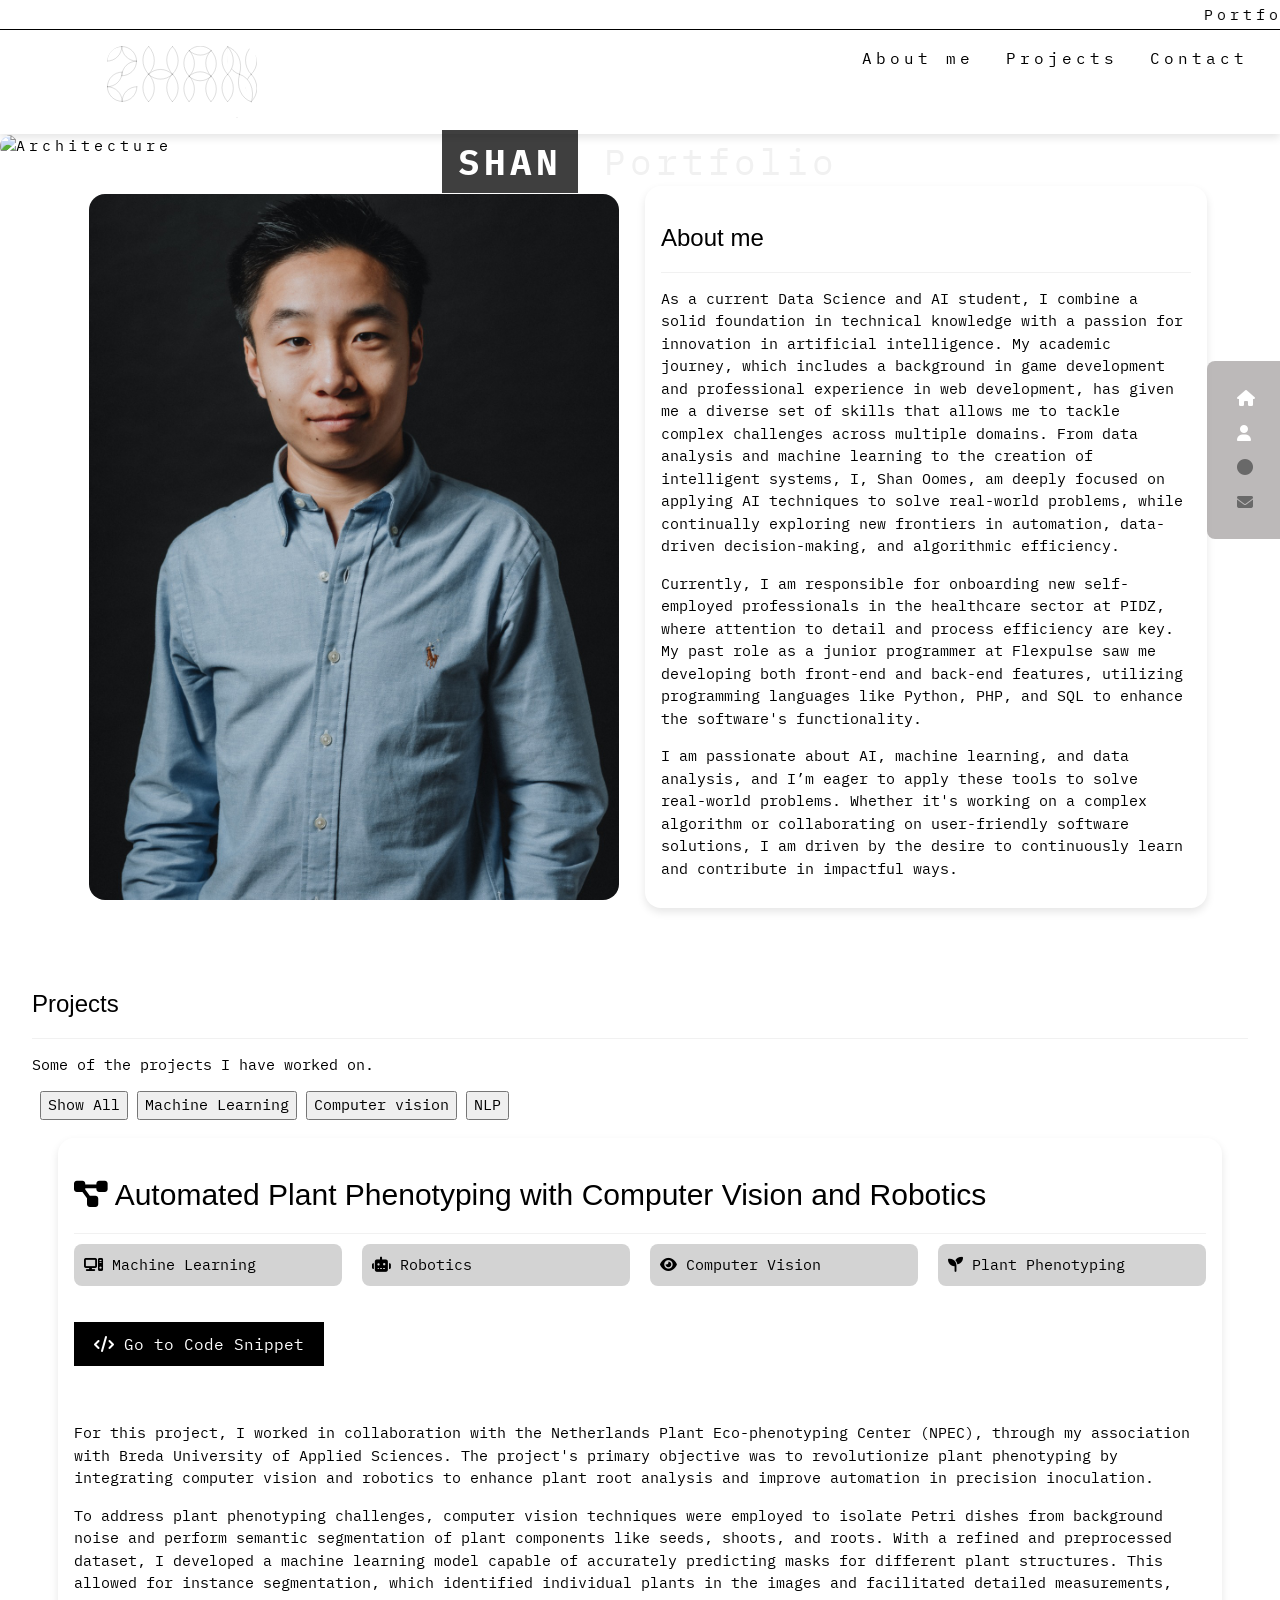
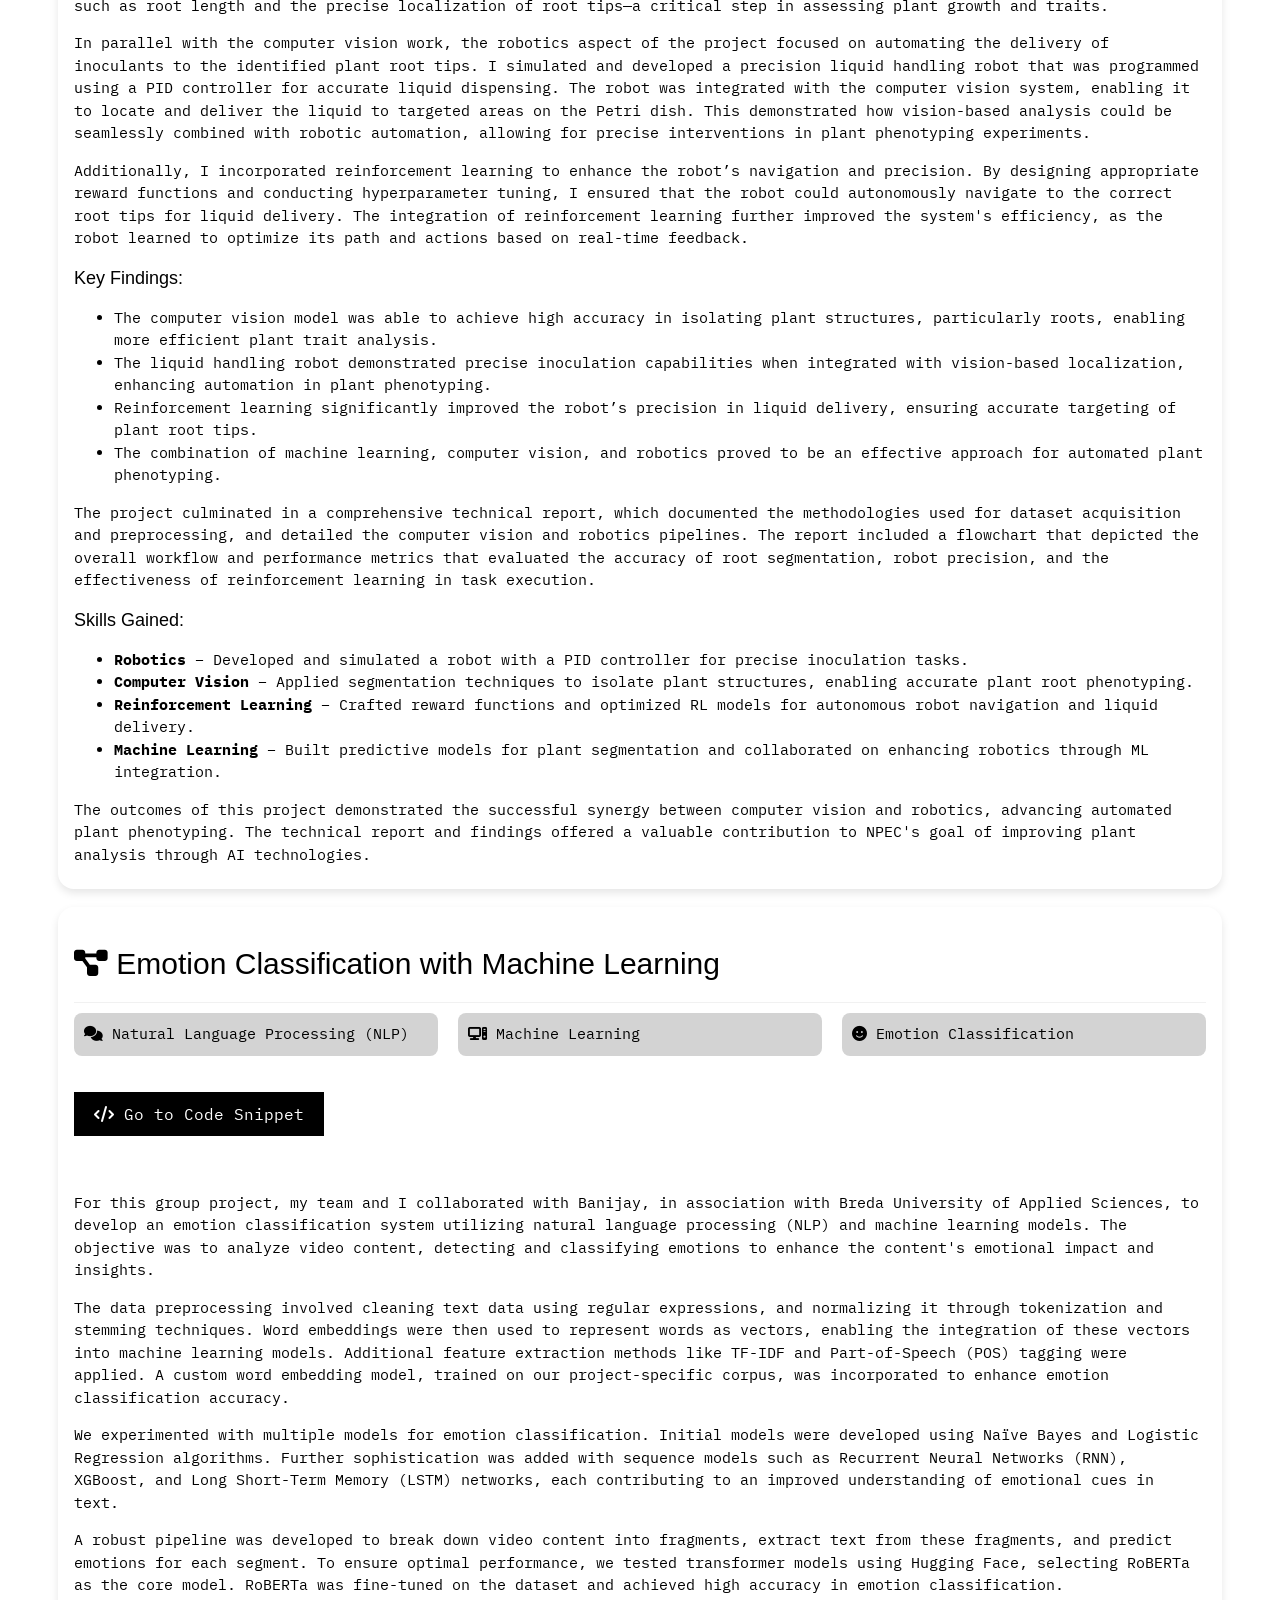
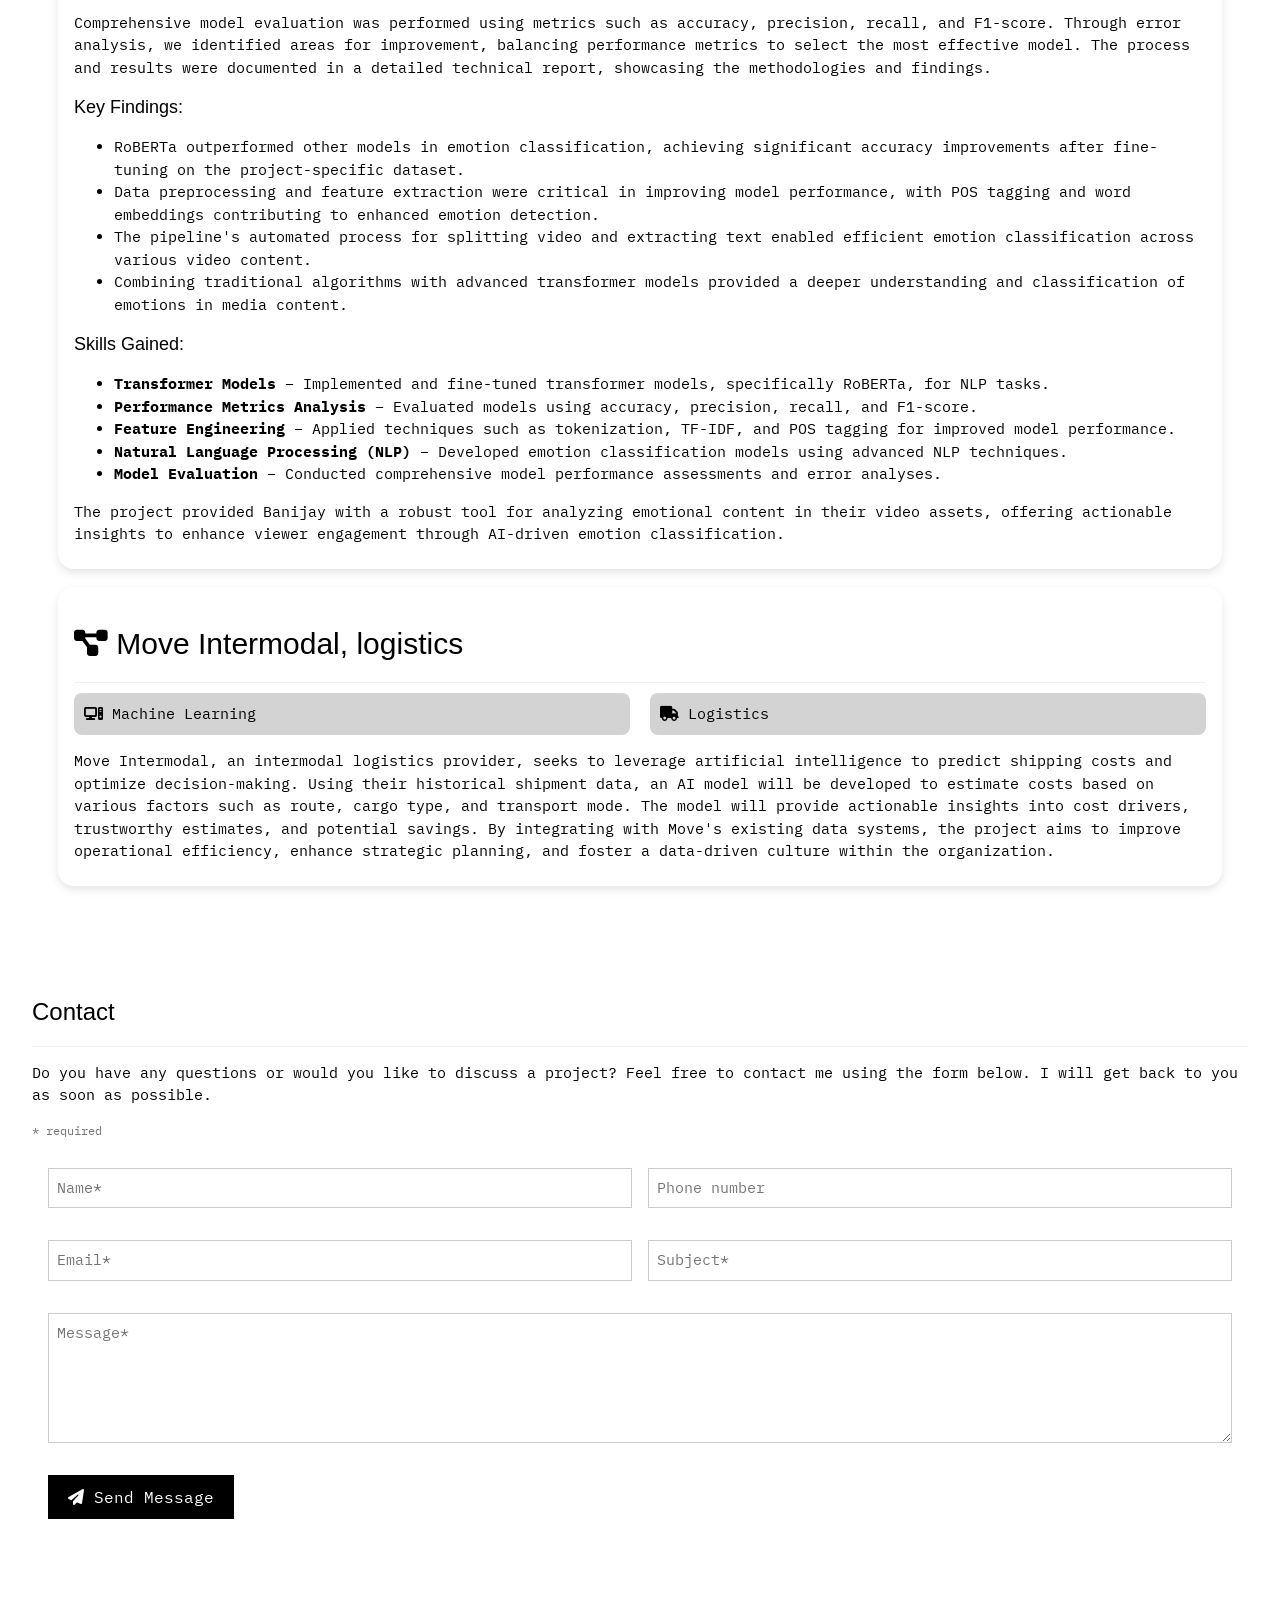
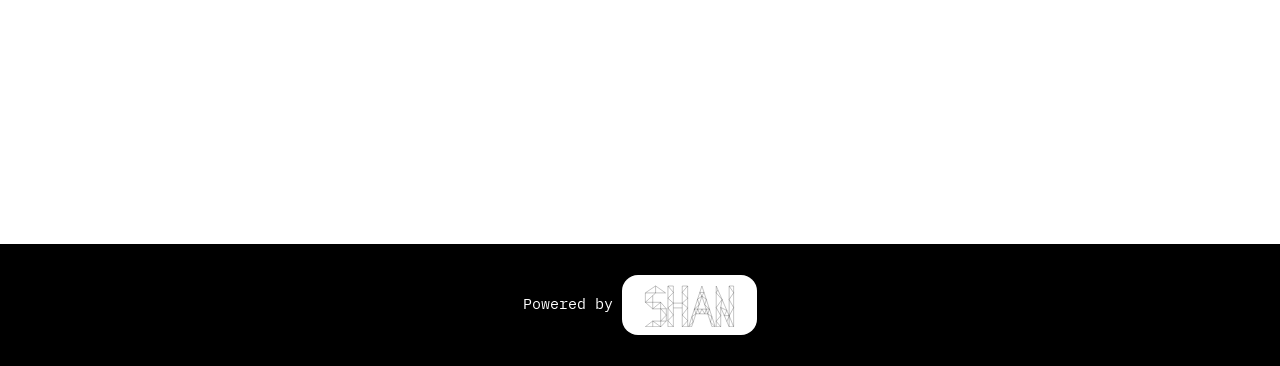
==== index.html @ 64cd2531 "Update index.html" ====
<!DOCTYPE html>
<html lang="nl">
<head>
  <meta charset="UTF-8">
  <meta name="viewport" content="width=device-width, initial-scale=1.0">
  <title>Shan Oomes - Student Data Science & AI</title>
  <link rel="icon" href="assets/cross.png" sizes="16x16" type="image/png">

  <!-- CSS -->
  <link rel="stylesheet" href="https://www.w3schools.com/w3css/4/w3.css">
  <link rel="stylesheet" href="https://cdnjs.cloudflare.com/ajax/libs/font-awesome/6.5.1/css/all.min.css" integrity="sha512-DTOQO9RWCH3ppGqcWaEA1BIZOC6xxalwEsw9c2QQeAIftl+Vegovlnee1c9QX4TctnWMn13TZye+giMm8e2LwA==" crossorigin="anonymous">
  <link rel="stylesheet" href="style.css">

  <!-- JS -->
  <script src="https://ajax.googleapis.com/ajax/libs/jquery/3.5.1/jquery.min.js"></script>
  <script src="script.js"></script>
  <script defer src="app.js"></script>

  <!-- reCAPTCHA -->
  <script src="https://www.google.com/recaptcha/api.js" async defer></script>

  <link rel="preconnect" href="https://fonts.googleapis.com">
  <link rel="preconnect" href="https://fonts.gstatic.com" crossorigin>
  <link href="https://fonts.googleapis.com/css2?family=IBM+Plex+Mono:ital,wght@0,100;0,200;0,300;0,400;0,500;0,600;0,700;1,100;1,200;1,300;1,400;1,500;1,600;1,700&display=swap" rel="stylesheet">

  <!-- Meta Tags -->
  <meta name="description" content="FIX biedt uitgebreide ICT-ondersteuning voor thuis, met deskundige hulp bij installatie, onderhoud en probleemoplossing van uw digitale apparaten. Geniet van moeiteloze technologie in uw dagelijks leven met onze transparante prijzen en positieve klantenreviews. Neem contact op voor zorgeloze technische ondersteuning.">
  <meta name="keywords" content="ICT ondersteuning thuis, Digitale apparaat hulp, Installatieservice technologie, Onderhoud digitale apparaten, Probleemoplossing ICT, Technische ondersteuning thuis, Transparante ICT prijzen, Klantenreviews ICT services, Contact ICT hulp, Naadloze technologie ervaring">
</head>

<!-- Google tag (gtag.js) -->
<!-- <script async src="https://www.googletagmanager.com/gtag/js?id=G-5G5QP6J26Q"></script>
<script>
  window.dataLayer = window.dataLayer || [];
  function gtag(){dataLayer.push(arguments);}
  gtag('js', new Date());

  gtag('config', 'G-5G5QP6J26Q');
</script> -->

<body>

<!-- Navbar (sit on top) -->
<div id="navbar">
  <div class="w3-bar w3-white w3-wide w3-padding w3-card" style="position: relative;">
      <!-- Scrolling Text Inside Navbar -->
      <div class="scrolling-text" style="position: absolute; top: 0; left: 0; right: 0; width: 100%; height: 30px; overflow: hidden; border-bottom: 1px solid black;">
          <marquee behavior="scroll" direction="left" onmouseover="this.stop();" onmouseout="this.start();" scrollamount="3">
              <p class="marquee-text" style="margin: 0; line-height: 30px;">Portfolio - Shan Oomes - Student Data Science & AI</p>
          </marquee>
      </div>
      <!-- Logo and Navbar Links -->
      <a href="#home" class="w3-bar-item w3-button" onclick="smoothScroll('#home', event)" aria-label="Home" style="margin-top: 30px;">
          <img src="assets/Logo Shan.svg" alt="Self-portret" style="width:50%;">
      </a>
      <!-- Float links to the right. Hide them on small screens -->
      <div class="w3-right w3-hide-small" style="margin-top: 30px;">
          <a href="#about" class="w3-bar-item hover-button" onclick="smoothScroll('#about', event)" aria-label="Learn more about me">About me</a>
          <a href="#projects" class="w3-bar-item hover-button" onclick="smoothScroll('#projects', event)" aria-label="Learn about the projects I have worked on">Projects</a>
          <a href="#contact" class="w3-bar-item hover-button" onclick="smoothScroll('#contact', event)" aria-label="Get in touch with me">Contact</a>
      </div>
  </div>
</div>

<div class="sidebar">
    <div class="sidebar-container">
      <ul>
        <li class="icon-container">
          <a href="#navbar" class="w3-bar-item hover-button" onclick="smoothScroll('#navbar', event)" aria-label="Home"><span class="icon-container"><i class="fas fa-house"></i></span></a>
        </li>
        <li class="icon-container">
          <a href="#about" class="w3-bar-item hover-button" onclick="smoothScroll('#about', event)" aria-label="Learn more about me"><span class="icon-container"><i class="fas fa-user"></i></span></a>
        </li>
        <li class="icon-container">
            <a href="#projects" class="w3-bar-item hover-button" onclick="smoothScroll('#projects', event)" aria-label="Learn about the projects I have worked on"><span class="icon-container"><i class="fas fa-circle"></i></span></a>
        </li>
        <li class="icon-container">
            <a href="#contact" class="w3-bar-item hover-button" onclick="smoothScroll('#contact', event)" aria-label="Get in touch with me"><span class="icon-container"><i class="fas fa-envelope"></i></span></a>
        </li>
      </ul>
    </div>
</div>

<!-- Header -->
<header class="w3-display-container w3-content w3-wide" style="max-width:1500px;" id="home">
    <img class="w3-image" src="w3images/architect.jpg" alt="Architecture" width="1500" height="800">
    <div class="w3-display-middle w3-margin-top w3-center">
        <h1 class="w3-xxlarge w3-text-white"><span class="w3-padding w3-black w3-opacity-min"><b>SHAN</b></span> <span class="w3-hide-small w3-text-light-grey">Portfolio</span></h1>
        <!-- <img src="assets/fix_logo.png" alt="Fix Logo" width="200" height="200"> -->
    </div>
    <div class="cross-pattern top">
        <!-- Generate multiple cross elements dynamically -->
        <script>
            const upper_crossCount = 22; // Specify the number of crosses you want to generate

            for (let index = 0; index < upper_crossCount; index++) {
                document.write('<div class="cross"></div>');
            }
        </script>
    </div>
    <div class="cross-pattern bottom" >
        <!-- Generate multiple cross elements dynamically -->
        <script>
            const down_crossCount = 22; // Specify the number of crosses you want to generate

            for (let index = 0; index < down_crossCount; index++) {
                document.write('<div class="cross"></div>');
            }
        </script>
    </div>
</header>

<!-- Page content -->
<div class="w3-content w3-padding" style="max-width:1564px">

<!-- About Section -->
<div class="mnb" id="about">
  <div class="w3-padding w3-round-large">
    <img src="assets/e4c1f640-98fe-4660-96d8-ef517479faf6.jpeg" alt="Self-portrait" style="display: flex; justify-content: center; align-items: center;">
  </div>
  <div class="w3-card w3-padding w3-round-large">
    <h3 class="w3-border-bottom w3-border-light-grey w3-padding-16">About me</h3>
    <p>As a current Data Science and AI student, I combine a solid foundation in technical knowledge with a passion for innovation in artificial intelligence. My academic journey, which includes a background in game development and professional experience in web development, has given me a diverse set of skills that allows me to tackle complex challenges across multiple domains. From data analysis and machine learning to the creation of intelligent systems, I, Shan Oomes, am deeply focused on applying AI techniques to solve real-world problems, while continually exploring new frontiers in automation, data-driven decision-making, and algorithmic efficiency.</p>
    <p>Currently, I am responsible for onboarding new self-employed professionals in the healthcare sector at PIDZ, where attention to detail and process efficiency are key. My past role as a junior programmer at Flexpulse saw me developing both front-end and back-end features, utilizing programming languages like Python, PHP, and SQL to enhance the software's functionality.</p>
    <p>I am passionate about AI, machine learning, and data analysis, and I’m eager to apply these tools to solve real-world problems. Whether it's working on a complex algorithm or collaborating on user-friendly software solutions, I am driven by the desire to continuously learn and contribute in impactful ways.</p>
  </div>
</div>


<!-- Projects Section -->
<div class="w3-container w3-padding-32" id="projects">
    <h3 class="w3-border-bottom w3-border-light-grey w3-padding-16">Projects</h3>
    <p> Some of the projects I have worked on.
    </p>

    <div id="projects-grid" class="w3-row-padding">
      <!-- Filter Buttons -->
      <div class="filter-buttons">
        <button onclick="filterProjects('all')">Show All</button>
        <button onclick="filterProjects('machine-learning')">Machine Learning</button>
        <button onclick="filterProjects('computer-vision')">Computer vision</button>
        <button onclick="filterProjects('nlp')">NLP</button>
      </div>

      <div class="spacing machine-learning computer-vision plant-phenotyping">
        <div class="w3-card w3-padding w3-round-large">
          <h2 class="w3-border-bottom w3-border-light-grey w3-padding-16"><i class="fas fa-diagram-project"></i> Automated Plant Phenotyping with Computer Vision and Robotics</h2>
          <div class="flex-container">
            <div class="flex-item"><i class="fas fa-computer"></i> Machine Learning</div>
            <div class="flex-item"><i class="fas fa-robot"></i> Robotics</div>
            <div class="flex-item"><i class="fas fa-eye"></i> Computer Vision</div>
            <div class="flex-item"><i class="fas fa-seedling"></i> Plant Phenotyping</div>
          </div>
          <div style="margin-top: 20px;">
            <button onclick="window.location.href='https://github.com/ShanToa/Code_showcase/blob/main/NPEC_project/phenotyping.md';" class="hover-button w3-black w3-section">
              <i class="fas fa-code"></i> Go to Code Snippet
            </button>
          </div>
          <div style="margin-top: 40px;">
            <p>For this project, I worked in collaboration with the Netherlands Plant Eco-phenotyping Center (NPEC), through my association with Breda University of Applied Sciences. The project's primary objective was to revolutionize plant phenotyping by integrating computer vision and robotics to enhance plant root analysis and improve automation in precision inoculation.</p>
    
            <p>To address plant phenotyping challenges, computer vision techniques were employed to isolate Petri dishes from background noise and perform semantic segmentation of plant components like seeds, shoots, and roots. With a refined and preprocessed dataset, I developed a machine learning model capable of accurately predicting masks for different plant structures. This allowed for instance segmentation, which identified individual plants in the images and facilitated detailed measurements, such as root length and the precise localization of root tips—a critical step in assessing plant growth and traits.</p>
    
            <p>In parallel with the computer vision work, the robotics aspect of the project focused on automating the delivery of inoculants to the identified plant root tips. I simulated and developed a precision liquid handling robot that was programmed using a PID controller for accurate liquid dispensing. The robot was integrated with the computer vision system, enabling it to locate and deliver the liquid to targeted areas on the Petri dish. This demonstrated how vision-based analysis could be seamlessly combined with robotic automation, allowing for precise interventions in plant phenotyping experiments.</p>
    
            <p>Additionally, I incorporated reinforcement learning to enhance the robot’s navigation and precision. By designing appropriate reward functions and conducting hyperparameter tuning, I ensured that the robot could autonomously navigate to the correct root tips for liquid delivery. The integration of reinforcement learning further improved the system's efficiency, as the robot learned to optimize its path and actions based on real-time feedback.</p>
    
            <h5>Key Findings:</h5>
            <ul>
                <li>The computer vision model was able to achieve high accuracy in isolating plant structures, particularly roots, enabling more efficient plant trait analysis.</li>
                <li>The liquid handling robot demonstrated precise inoculation capabilities when integrated with vision-based localization, enhancing automation in plant phenotyping.</li>
                <li>Reinforcement learning significantly improved the robot’s precision in liquid delivery, ensuring accurate targeting of plant root tips.</li>
                <li>The combination of machine learning, computer vision, and robotics proved to be an effective approach for automated plant phenotyping.</li>
            </ul>
    
            <p>The project culminated in a comprehensive technical report, which documented the methodologies used for dataset acquisition and preprocessing, and detailed the computer vision and robotics pipelines. The report included a flowchart that depicted the overall workflow and performance metrics that evaluated the accuracy of root segmentation, robot precision, and the effectiveness of reinforcement learning in task execution.</p>
    
            <h5>Skills Gained:</h5>
            <ul>
                <li><strong>Robotics</strong> – Developed and simulated a robot with a PID controller for precise inoculation tasks.</li>
                <li><strong>Computer Vision</strong> – Applied segmentation techniques to isolate plant structures, enabling accurate plant root phenotyping.</li>
                <li><strong>Reinforcement Learning</strong> – Crafted reward functions and optimized RL models for autonomous robot navigation and liquid delivery.</li>
                <li><strong>Machine Learning</strong> – Built predictive models for plant segmentation and collaborated on enhancing robotics through ML integration.</li>
            </ul>
    
            <p>The outcomes of this project demonstrated the successful synergy between computer vision and robotics, advancing automated plant phenotyping. The technical report and findings offered a valuable contribution to NPEC's goal of improving plant analysis through AI technologies.</p>
          </div>
        </div>
      </div>
      <div class="spacing machine-learning nlp emotion-classification">
        <div class="w3-card w3-padding w3-round-large">
          <h2 class="w3-border-bottom w3-border-light-grey w3-padding-16"><i class="fas fa-diagram-project"></i> Emotion Classification with Machine Learning</h2>
          <div class="flex-container">
            <div class="flex-item"><i class="fas fa-comments"></i> Natural Language Processing (NLP)</div>
            <div class="flex-item"><i class="fas fa-computer"></i> Machine Learning</div>
            <div class="flex-item"><i class="fas fa-face-smile"></i> Emotion Classification</div>
          </div>
          <div style="margin-top: 20px;">
            <button onclick="window.location.href='https://github.com/ShanToa/Code_showcase/blob/main/NLP_project/Emotion_classification.md';" class="hover-button w3-black w3-section">
              <i class="fas fa-code"></i> Go to Code Snippet
            </button>
          </div>
          <div style="margin-top: 40px;">
            <p>For this group project, my team and I collaborated with Banijay, in association with Breda University of Applied Sciences, to develop an emotion classification system utilizing natural language processing (NLP) and machine learning models. The objective was to analyze video content, detecting and classifying emotions to enhance the content's emotional impact and insights.</p>
    
            <p>The data preprocessing involved cleaning text data using regular expressions, and normalizing it through tokenization and stemming techniques. Word embeddings were then used to represent words as vectors, enabling the integration of these vectors into machine learning models. Additional feature extraction methods like TF-IDF and Part-of-Speech (POS) tagging were applied. A custom word embedding model, trained on our project-specific corpus, was incorporated to enhance emotion classification accuracy.</p>
    
            <p>We experimented with multiple models for emotion classification. Initial models were developed using Naïve Bayes and Logistic Regression algorithms. Further sophistication was added with sequence models such as Recurrent Neural Networks (RNN), XGBoost, and Long Short-Term Memory (LSTM) networks, each contributing to an improved understanding of emotional cues in text.</p>
    
            <p>A robust pipeline was developed to break down video content into fragments, extract text from these fragments, and predict emotions for each segment. To ensure optimal performance, we tested transformer models using Hugging Face, selecting RoBERTa as the core model. RoBERTa was fine-tuned on the dataset and achieved high accuracy in emotion classification.</p>
    
            <p>Comprehensive model evaluation was performed using metrics such as accuracy, precision, recall, and F1-score. Through error analysis, we identified areas for improvement, balancing performance metrics to select the most effective model. The process and results were documented in a detailed technical report, showcasing the methodologies and findings.</p>
    
            <h5>Key Findings:</h5>
            <ul>
                <li>RoBERTa outperformed other models in emotion classification, achieving significant accuracy improvements after fine-tuning on the project-specific dataset.</li>
                <li>Data preprocessing and feature extraction were critical in improving model performance, with POS tagging and word embeddings contributing to enhanced emotion detection.</li>
                <li>The pipeline's automated process for splitting video and extracting text enabled efficient emotion classification across various video content.</li>
                <li>Combining traditional algorithms with advanced transformer models provided a deeper understanding and classification of emotions in media content.</li>
            </ul>
    
            <h5>Skills Gained:</h5>
            <ul>
                <li><strong>Transformer Models</strong> – Implemented and fine-tuned transformer models, specifically RoBERTa, for NLP tasks.</li>
                <li><strong>Performance Metrics Analysis</strong> – Evaluated models using accuracy, precision, recall, and F1-score.</li>
                <li><strong>Feature Engineering</strong> – Applied techniques such as tokenization, TF-IDF, and POS tagging for improved model performance.</li>
                <li><strong>Natural Language Processing (NLP)</strong> – Developed emotion classification models using advanced NLP techniques.</li>
                <li><strong>Model Evaluation</strong> – Conducted comprehensive model performance assessments and error analyses.</li>
            </ul>
    
            <p>The project provided Banijay with a robust tool for analyzing emotional content in their video assets, offering actionable insights to enhance viewer engagement through AI-driven emotion classification.</p>
          </div>
        </div>
      </div>

      <div class="spacing logistics">
        <div class="w3-card w3-padding w3-round-large">
          <h2 class="w3-border-bottom w3-border-light-grey w3-padding-16"><i class="fas fa-diagram-project"></i> Move Intermodal, logistics</h2>
          <div class="flex-container">
            <div class="flex-item"><i class="fas fa-computer"></i> Machine Learning</div>
            <div class="flex-item"><i class="fas fa-truck"></i> Logistics</div>
          </div>
          <p>Move Intermodal, an intermodal logistics provider, seeks to leverage artificial intelligence to predict shipping costs and optimize decision-making. Using their historical shipment data, an AI model will be developed to estimate costs based on various factors such as route, cargo type, and transport mode. The model will provide actionable insights into cost drivers, trustworthy estimates, and potential savings. By integrating with Move's existing data systems, the project aims to improve operational efficiency, enhance strategic planning, and foster a data-driven culture within the organization.</p>
        </div>
      </div>
    </div>

</div>

<!-- Contact Section -->
<div class="w3-container w3-padding-32" id="contact" style="height: 900px;">
  <h3 class="w3-border-bottom w3-border-light-grey w3-padding-16">Contact</h3>
  <p>Do you have any questions or would you like to discuss a project? Feel free to contact me using the form below. I will get back to you as soon as possible.</p>
  <p class="w3-text-grey w3-small">* required</p>
  <form id="contact-form" action="/submit-form" method="POST">
    <div class="w3-row-padding">
      <div class="w3-half">
        <input class="w3-input w3-section w3-border" type="text" id="name" placeholder="Name*" required name="Name">
      </div>
      <div class="w3-half">
        <input class="w3-input w3-section w3-border" type="tel" id="phone" placeholder="Phone number" name="Phone number">
      </div>
    </div>
    <div class="w3-row-padding">
      <div class="w3-half">
        <input class="w3-input w3-section w3-border" type="email" id="email" placeholder="Email*" required name="Email">
      </div>
      <div class="w3-half">
        <input class="w3-input w3-section w3-border" type="text" id="subject" placeholder="Subject*" required name="Subject">
      </div>
    </div>
    <div class="w3-row-padding">
      <div class="w3-col">
        <textarea class="w3-input w3-section w3-border" id="message" placeholder="Message*" required name="Message" rows="5"></textarea>
      </div>
    </div>
    <div class="w3-row-padding">
      <div class="w3-col">
        <div class="g-recaptcha" data-sitekey="6LfbvGUpAAAAACSEI6_jlqSjWh72TDZpTcc2tF5l"></div>
      </div>
    </div>
    <div class="w3-row-padding">
      <div class="w3-col">
        <button class="hover-button w3-black w3-section" type="submit">
          <i class="fa fa-paper-plane"></i> Send Message
        </button>
      </div>
    </div>
  </form>
</div>

<!-- End page content -->
</div>


<!-- Footer -->
<footer class="w3-center w3-black w3-padding-16">
  <p>Powered by 
    <a href="https://shanoomes.nl/" title="Shan" target="_blank" aria-label="Bezoek de website van Shan voor meer informatie over Shan zijn werk">
      <img src="assets/Logo_Shan_1.svg" alt="Logo Shan" class="w3-card w3-padding w3-round-large" style="width: 135px; height: 60px; background-color: white;">
    </a>
  </p>
</footer>

</body>
</html>
---- style.css ----
/* Side bar */
.sidebar {
    position: fixed;
    top: 50%;
    right: -5px;
    transform: translateY(-50%);
    transition: right 0.5s ease;
    z-index: 5;
}
.slide-in {
        right: 0;
}

.sidebar-container {
    background-color: #a19d9db6;
    padding: 10px;
    border-radius: 8px 0 0 8px;
}

.sidebar ul {
    list-style: none;
    padding: 0;
}

.sidebar li {
    margin-bottom: 10px;
}

/* Cross-pattern style */
.cross-pattern.top {
    position: absolute;
    top: 8%;
    left: 0;
    width: 100%;
    display: grid;
    grid-template-columns: repeat(auto-fill, minmax(8em, 1fr));
    grid-gap: 1em;
    pointer-events: auto;
}

.cross-pattern.bottom {
    position: absolute;
    bottom: 6%;
    left: 0;
    width: 100%;
    /* Adjust height to cover only the intended bottom area */
    display: grid;
    grid-template-columns: repeat(auto-fill, minmax(8em, 1fr));
    grid-gap: 1em;
    pointer-events: auto;
}

.cross {
    content: "";
    width: 8em;
    height: 8em;
    background-image: url(assets/cross.png);
    background-size: contain;
    background-repeat: no-repeat;
    transition: transform 0.3s ease;
}

.cross:hover {
    transform: rotate(90deg);
}

/* Hide cross pattern on small screens */
@media (max-width: 1489px) {
    .cross-pattern.top{
        display: none;
    }
    .cross-pattern.bottom{
        display: none;
    }
}

/* Service grid styling */

#services-grid {
    display: flex;
    flex-wrap: wrap;
}

.spacing {
    flex: 1;
    min-width: 400px; /* Adjust the min-width as needed */
    margin: 18px;
}

/* Responsive adjustments */
@media (max-width: 600px) {
    .spacing {
        flex: 1 1 100%; /* On small screens, take full width */
        min-width: 0; /* Override min-width to allow full width on small screens */
    }
}

#pricing-grid {
    display: flex;
    flex-wrap: wrap;
}

.image-center {
    display: flex;
    justify-content: center;
    align-items: center;
}

/* Fonts */
.ibm-plex-mono-thin {
    font-family: "IBM Plex Mono", monospace;
    font-weight: 100;
    font-style: normal;
  }
  
  .ibm-plex-mono-extralight {
    font-family: "IBM Plex Mono", monospace;
    font-weight: 200;
    font-style: normal;
  }
  
  .ibm-plex-mono-light {
    font-family: "IBM Plex Mono", monospace;
    font-weight: 300;
    font-style: normal;
  }
  
  .ibm-plex-mono-regular {
    font-family: "IBM Plex Mono", monospace;
    font-weight: 400;
    font-style: normal;
  }
  
  .ibm-plex-mono-medium {
    font-family: "IBM Plex Mono", monospace;
    font-weight: 500;
    font-style: normal;
  }
  
  .ibm-plex-mono-semibold {
    font-family: "IBM Plex Mono", monospace;
    font-weight: 600;
    font-style: normal;
  }
  
  .ibm-plex-mono-bold {
    font-family: "IBM Plex Mono", monospace;
    font-weight: 700;
    font-style: normal;
  }
  
  .ibm-plex-mono-thin-italic {
    font-family: "IBM Plex Mono", monospace;
    font-weight: 100;
    font-style: italic;
  }
  
  .ibm-plex-mono-extralight-italic {
    font-family: "IBM Plex Mono", monospace;
    font-weight: 200;
    font-style: italic;
  }
  
  .ibm-plex-mono-light-italic {
    font-family: "IBM Plex Mono", monospace;
    font-weight: 300;
    font-style: italic;
  }
  
  .ibm-plex-mono-regular-italic {
    font-family: "IBM Plex Mono", monospace;
    font-weight: 400;
    font-style: italic;
  }
  
  .ibm-plex-mono-medium-italic {
    font-family: "IBM Plex Mono", monospace;
    font-weight: 500;
    font-style: italic;
  }
  
  .ibm-plex-mono-semibold-italic {
    font-family: "IBM Plex Mono", monospace;
    font-weight: 600;
    font-style: italic;
  }
  
  .ibm-plex-mono-bold-italic {
    font-family: "IBM Plex Mono", monospace;
    font-weight: 700;
    font-style: italic;
  }

  body, h1 {
    font-family: 'IBM Plex Mono', monospace;
  }
  
    /* Hover button */
.hover-button {
    border: none; /* Remove border */
    padding: 10px 20px; /* Padding around text */
    font-size: 16px; /* Font size */
    cursor: pointer; /* Change cursor on hover */
    text-decoration: none; /* Remove underline */
    transition: text-decoration 0.3s; /* Smooth transition */
}

.hover-button:hover {
    text-decoration: underline; /* Underline text on hover */
    background-color: rgba(165, 165, 165, 0.429);
    border-radius: 8px;
}

.flex-container {
  display: flex;
  flex-direction: row; /* Default: two columns (items in a row) */
  gap: 20px; /* Adds space between items */
  justify-content: space-between; /* Distributes space between the items */
}

.flex-item {
  flex: 50%; /* Makes items take 50% width, minus the gap */
  box-sizing: border-box; /* Includes padding and borders in width calculations */
  padding: 10px; /* Optional padding for items */
  background-color: lightgray; /* Background color for visual distinction */
  border-radius: 8px;
}

/* Responsive layout - switches to one column layout for smaller screens */
@media (max-width: 800px) {
  .flex-container {
    flex-direction: column; /* Stacks items in a column */
  }

  .flex-item {
    flex: 1 1 100%; /* Each item takes full width */
  }
}



.hidden {
  opacity: 0;
  filter: blur(5px);
  transition: all 2s;
}

.show {
  opacity: 1;
  filter: blur(0);
}

/* Default animation direction (e.g., from the left) */
[data-direction="left"].hidden {
  transform: translateX(-100%);
}
[data-direction="right"].hidden {
  transform: translateX(100%);
}
[data-direction="up"].hidden {
  transform: translateY(-100%);
}
[data-direction="down"].hidden {
  transform: translateY(100%);
}

[data-direction="left"].show,
[data-direction="right"].show,
[data-direction="up"].show,
[data-direction="down"].show {
  transform: translate(0);
}

.mnb {
  display: flex;
  justify-content: center;
  flex-wrap: wrap;
  gap: 10px;
  margin: 20px 0;
}

.mnb > div {
  flex: 1 1 45%; /* Ensures the divs take 45% of the width on larger screens */
  max-width: 45%; /* Max width for larger screens */
  min-width: 300px; /* Ensures a minimum size for smaller screens */
  padding: 10px;
  box-sizing: border-box; /* Ensures padding doesn't break the layout */
}

.w3-padding {
  padding: 16px;
}

.w3-card {
  box-shadow: 0px 4px 8px rgba(0, 0, 0, 0.1); /* Adds a subtle shadow to the card */
}

.w3-round-large {
  border-radius: 16px;
}

img {
  width: 100%; /* Image takes up full width of its container */
  max-width: 100%; /* Ensures image doesn't overflow */
  border-radius: 16px;
}

/* Responsive adjustments for smaller screens */
@media screen and (max-width: 768px) {
  .mnb {
    flex-direction: column;
    align-items: center;
  }
  
  .mnb > div {
    width: 100%; /* Full width on smaller screens */
    max-width: 100%;
  }
}
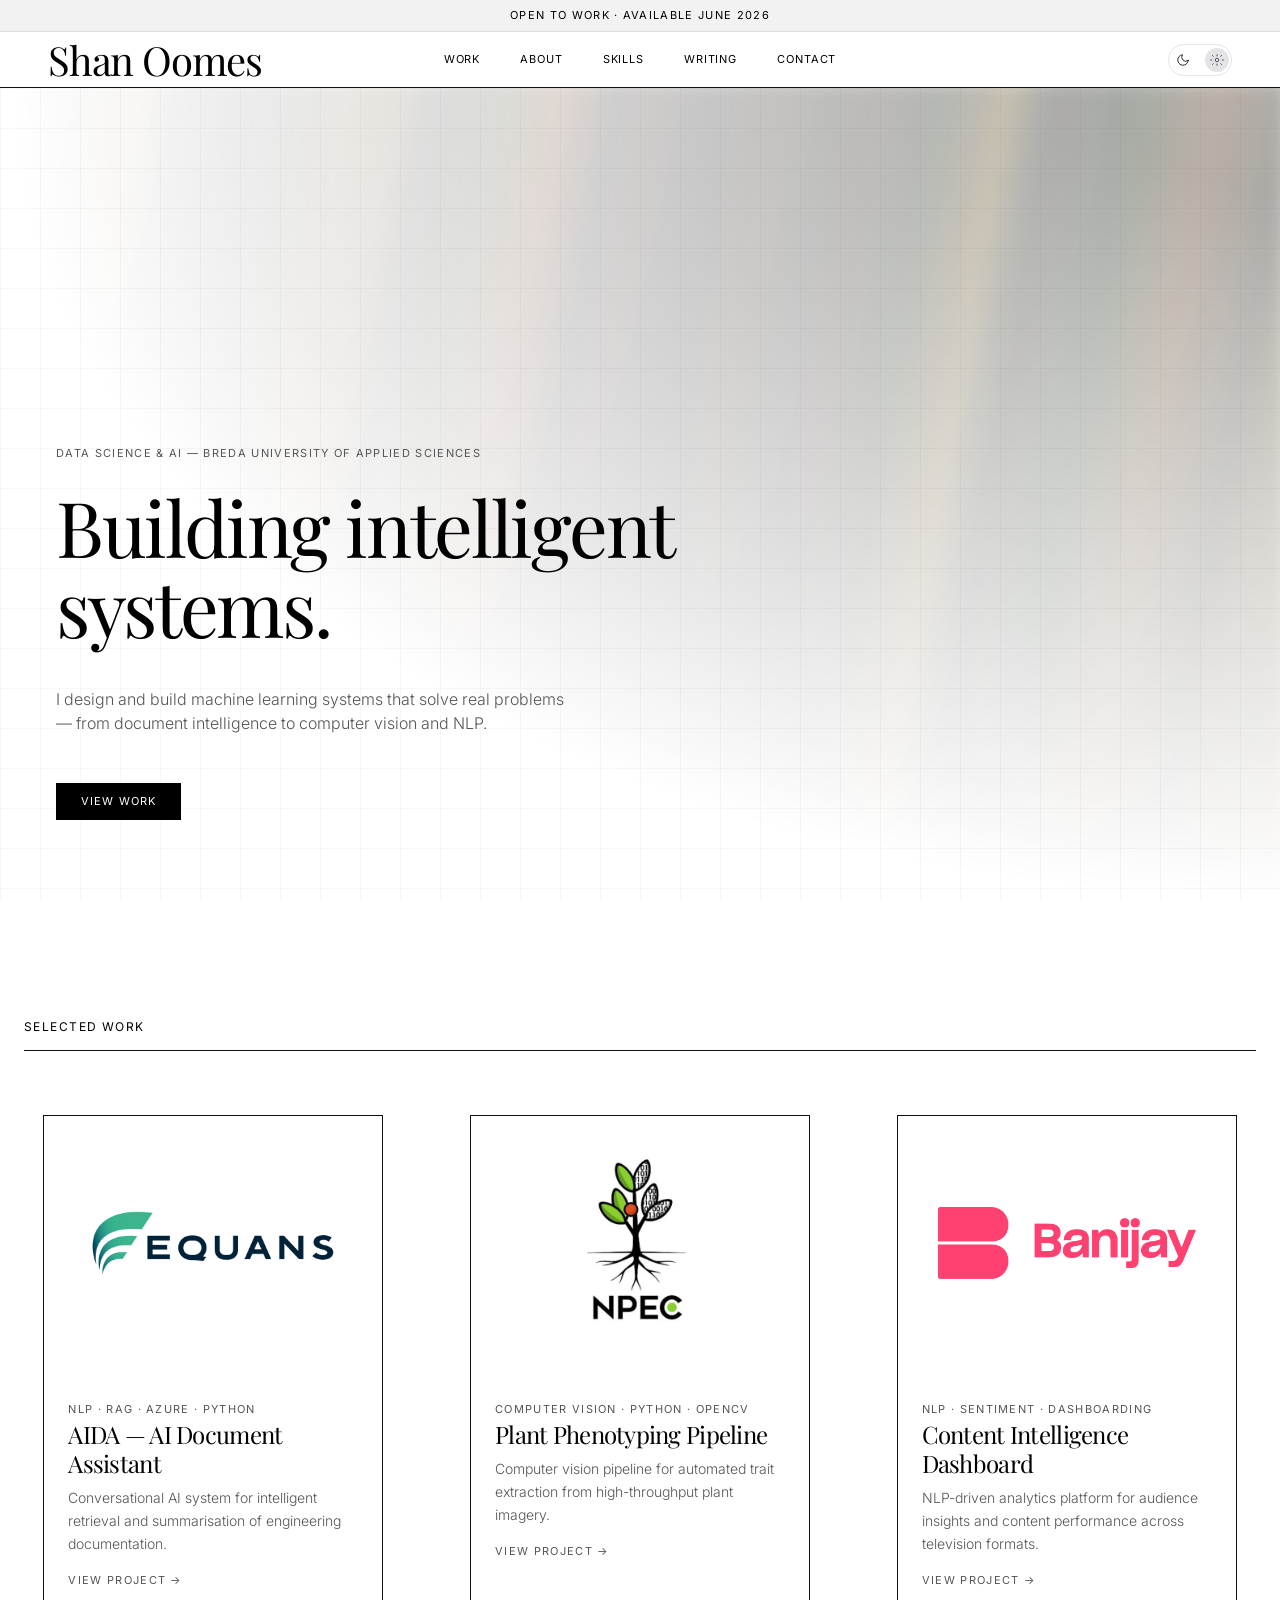
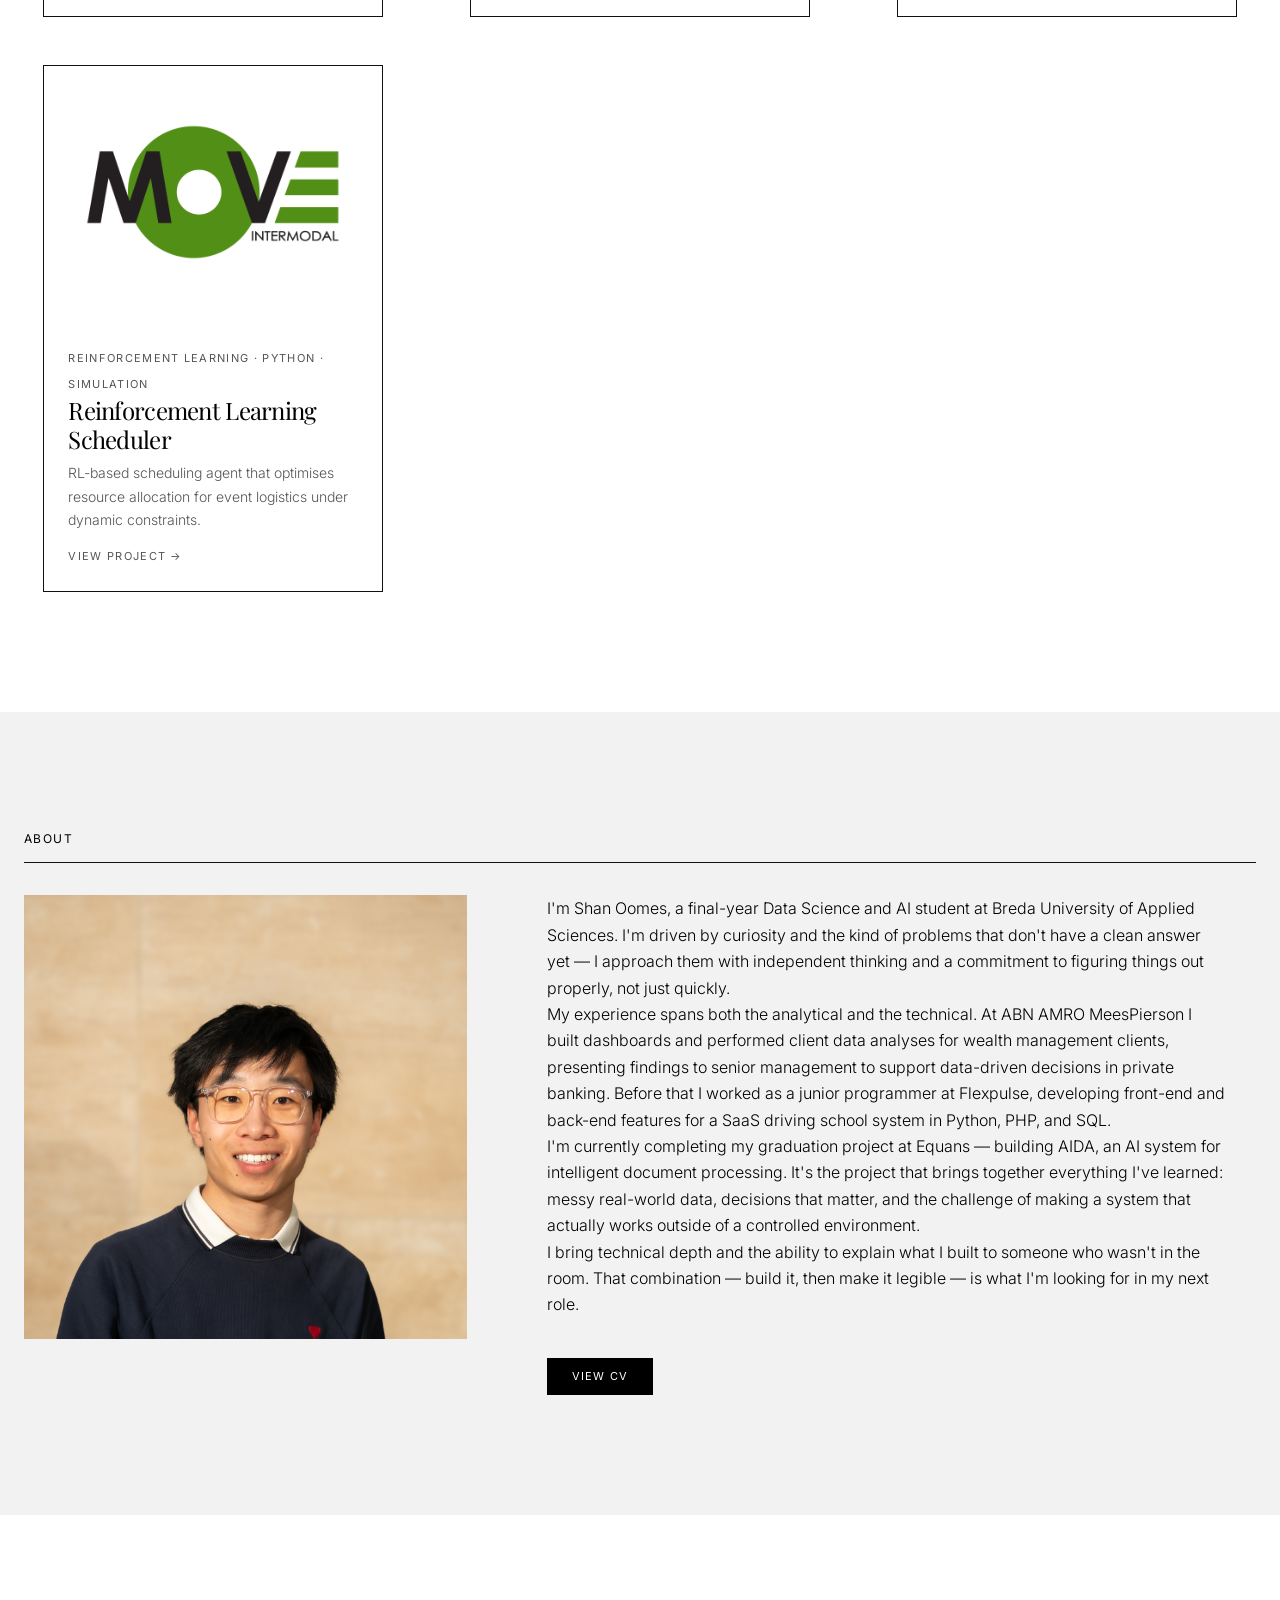
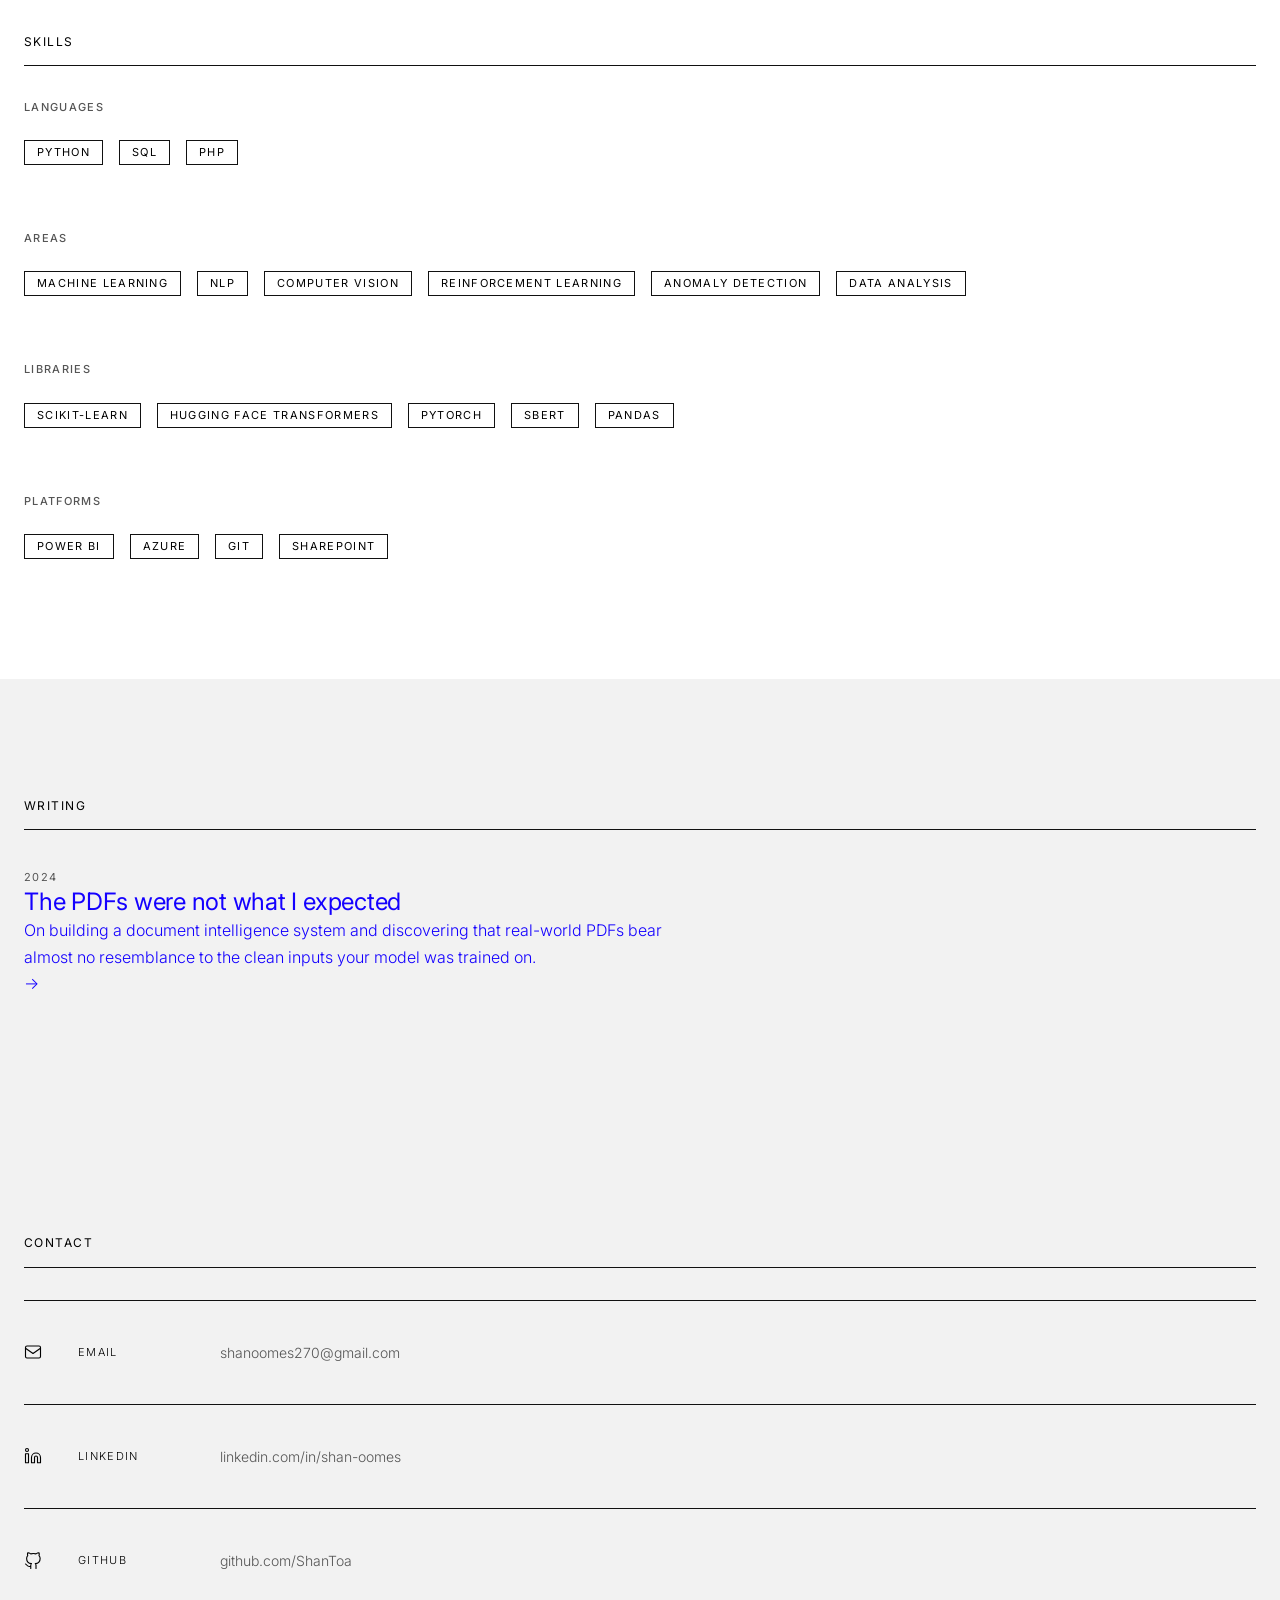
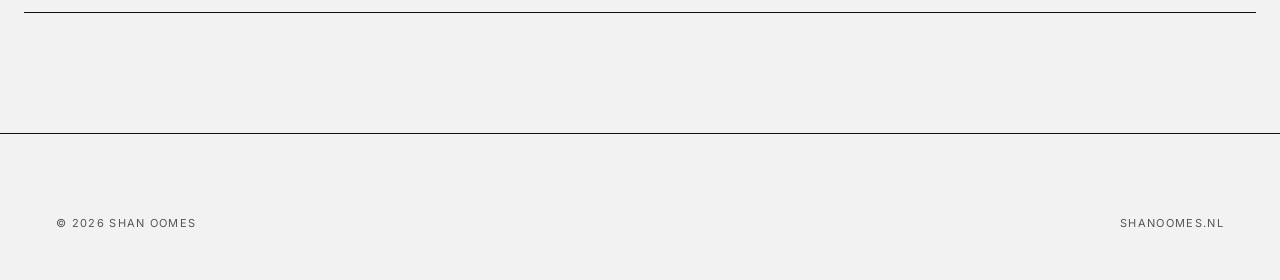
==== commit 13c9d859: "The good changes" ====
--- a/index.html
+++ b/index.html
@@ -1,306 +1,501 @@
-<!DOCTYPE html>
-<html lang="nl">
-<head>
-  <meta charset="UTF-8">
-  <meta name="viewport" content="width=device-width, initial-scale=1.0">
-  <title>Shan Oomes - Student Data Science & AI</title>
-  <link rel="icon" href="assets/cross.png" sizes="16x16" type="image/png">
-
-  <!-- CSS -->
-  <link rel="stylesheet" href="https://www.w3schools.com/w3css/4/w3.css">
-  <link rel="stylesheet" href="https://cdnjs.cloudflare.com/ajax/libs/font-awesome/6.5.1/css/all.min.css" integrity="sha512-DTOQO9RWCH3ppGqcWaEA1BIZOC6xxalwEsw9c2QQeAIftl+Vegovlnee1c9QX4TctnWMn13TZye+giMm8e2LwA==" crossorigin="anonymous">
-  <link rel="stylesheet" href="style.css">
-
-  <!-- JS -->
-  <script src="https://ajax.googleapis.com/ajax/libs/jquery/3.5.1/jquery.min.js"></script>
-  <script src="script.js"></script>
-  <script defer src="app.js"></script>
-
-  <!-- reCAPTCHA -->
-  <script src="https://www.google.com/recaptcha/api.js" async defer></script>
-
-  <link rel="preconnect" href="https://fonts.googleapis.com">
-  <link rel="preconnect" href="https://fonts.gstatic.com" crossorigin>
-  <link href="https://fonts.googleapis.com/css2?family=IBM+Plex+Mono:ital,wght@0,100;0,200;0,300;0,400;0,500;0,600;0,700;1,100;1,200;1,300;1,400;1,500;1,600;1,700&display=swap" rel="stylesheet">
-
-  <!-- Meta Tags -->
-  <meta name="description" content="FIX biedt uitgebreide ICT-ondersteuning voor thuis, met deskundige hulp bij installatie, onderhoud en probleemoplossing van uw digitale apparaten. Geniet van moeiteloze technologie in uw dagelijks leven met onze transparante prijzen en positieve klantenreviews. Neem contact op voor zorgeloze technische ondersteuning.">
-  <meta name="keywords" content="ICT ondersteuning thuis, Digitale apparaat hulp, Installatieservice technologie, Onderhoud digitale apparaten, Probleemoplossing ICT, Technische ondersteuning thuis, Transparante ICT prijzen, Klantenreviews ICT services, Contact ICT hulp, Naadloze technologie ervaring">
-</head>
-
-<!-- Google tag (gtag.js) -->
-<!-- <script async src="https://www.googletagmanager.com/gtag/js?id=G-5G5QP6J26Q"></script>
-<script>
-  window.dataLayer = window.dataLayer || [];
-  function gtag(){dataLayer.push(arguments);}
-  gtag('js', new Date());
-
-  gtag('config', 'G-5G5QP6J26Q');
-</script> -->
-
-<body>
-
-<!-- Navbar (sit on top) -->
-<div id="navbar">
-  <div class="w3-bar w3-white w3-wide w3-padding w3-card" style="position: relative;">
-      <!-- Scrolling Text Inside Navbar -->
-      <div class="scrolling-text" style="position: absolute; top: 0; left: 0; right: 0; width: 100%; height: 30px; overflow: hidden; border-bottom: 1px solid black;">
-          <marquee behavior="scroll" direction="left" onmouseover="this.stop();" onmouseout="this.start();" scrollamount="3">
-              <p class="marquee-text" style="margin: 0; line-height: 30px;">Portfolio - Shan Oomes - Student Data Science & AI</p>
-          </marquee>
-      </div>
-      <!-- Logo and Navbar Links -->
-      <a href="#home" class="w3-bar-item w3-button" onclick="smoothScroll('#home', event)" aria-label="Home" style="margin-top: 30px;">
-          <img src="assets/Logo Shan.svg" alt="Self-portret" style="width:50%;">
-      </a>
-      <!-- Float links to the right. Hide them on small screens -->
-      <div class="w3-right w3-hide-small" style="margin-top: 30px;">
-          <a href="#about" class="w3-bar-item hover-button" onclick="smoothScroll('#about', event)" aria-label="Learn more about me">About me</a>
-          <a href="#projects" class="w3-bar-item hover-button" onclick="smoothScroll('#projects', event)" aria-label="Learn about the projects I have worked on">Projects</a>
-          <a href="#contact" class="w3-bar-item hover-button" onclick="smoothScroll('#contact', event)" aria-label="Get in touch with me">Contact</a>
-      </div>
-  </div>
-</div>
-
-<div class="sidebar">
-    <div class="sidebar-container">
-      <ul>
-        <li class="icon-container">
-          <a href="#navbar" class="w3-bar-item hover-button" onclick="smoothScroll('#navbar', event)" aria-label="Home"><span class="icon-container"><i class="fas fa-house"></i></span></a>
-        </li>
-        <li class="icon-container">
-          <a href="#about" class="w3-bar-item hover-button" onclick="smoothScroll('#about', event)" aria-label="Learn more about me"><span class="icon-container"><i class="fas fa-user"></i></span></a>
-        </li>
-        <li class="icon-container">
-            <a href="#projects" class="w3-bar-item hover-button" onclick="smoothScroll('#projects', event)" aria-label="Learn about the projects I have worked on"><span class="icon-container"><i class="fas fa-circle"></i></span></a>
-        </li>
-        <li class="icon-container">
-            <a href="#contact" class="w3-bar-item hover-button" onclick="smoothScroll('#contact', event)" aria-label="Get in touch with me"><span class="icon-container"><i class="fas fa-envelope"></i></span></a>
-        </li>
-      </ul>
-    </div>
-</div>
-
-<!-- Header -->
-<header class="w3-display-container w3-content w3-wide" style="max-width:1500px;" id="home">
-    <img class="w3-image" src="w3images/architect.jpg" alt="Architecture" width="1500" height="800">
-    <div class="w3-display-middle w3-margin-top w3-center">
-        <h1 class="w3-xxlarge w3-text-white"><span class="w3-padding w3-black w3-opacity-min"><b>SHAN</b></span> <span class="w3-hide-small w3-text-light-grey">Portfolio</span></h1>
-        <!-- <img src="assets/fix_logo.png" alt="Fix Logo" width="200" height="200"> -->
-    </div>
-    <div class="cross-pattern top">
-        <!-- Generate multiple cross elements dynamically -->
-        <script>
-            const upper_crossCount = 22; // Specify the number of crosses you want to generate
-
-            for (let index = 0; index < upper_crossCount; index++) {
-                document.write('<div class="cross"></div>');
-            }
-        </script>
-    </div>
-    <div class="cross-pattern bottom" >
-        <!-- Generate multiple cross elements dynamically -->
-        <script>
-            const down_crossCount = 22; // Specify the number of crosses you want to generate
-
-            for (let index = 0; index < down_crossCount; index++) {
-                document.write('<div class="cross"></div>');
-            }
-        </script>
-    </div>
-</header>
-
-<!-- Page content -->
-<div class="w3-content w3-padding" style="max-width:1564px">
-
-<!-- About Section -->
-<div class="mnb" id="about">
-  <div class="w3-padding w3-round-large">
-    <img src="assets/e4c1f640-98fe-4660-96d8-ef517479faf6.jpeg" alt="Self-portrait" style="display: flex; justify-content: center; align-items: center;">
-  </div>
-  <div class="w3-card w3-padding w3-round-large">
-    <h3 class="w3-border-bottom w3-border-light-grey w3-padding-16">About me</h3>
-    <p>As a current Data Science and AI student, I combine a solid foundation in technical knowledge with a passion for innovation in artificial intelligence. My academic journey, which includes a background in game development and professional experience in web development, has given me a diverse set of skills that allows me to tackle complex challenges across multiple domains. From data analysis and machine learning to the creation of intelligent systems, I, Shan Oomes, am deeply focused on applying AI techniques to solve real-world problems, while continually exploring new frontiers in automation, data-driven decision-making, and algorithmic efficiency.</p>
-    <p>Currently, I am responsible for onboarding new self-employed professionals in the healthcare sector at PIDZ, where attention to detail and process efficiency are key. My past role as a junior programmer at Flexpulse saw me developing both front-end and back-end features, utilizing programming languages like Python, PHP, and SQL to enhance the software's functionality.</p>
-    <p>I am passionate about AI, machine learning, and data analysis, and I’m eager to apply these tools to solve real-world problems. Whether it's working on a complex algorithm or collaborating on user-friendly software solutions, I am driven by the desire to continuously learn and contribute in impactful ways.</p>
-  </div>
-</div>
-
-
-<!-- Projects Section -->
-<div class="w3-container w3-padding-32" id="projects">
-    <h3 class="w3-border-bottom w3-border-light-grey w3-padding-16">Projects</h3>
-    <p> Some of the projects I have worked on.
-    </p>
-
-    <div id="projects-grid" class="w3-row-padding">
-      <!-- Filter Buttons -->
-      <div class="filter-buttons">
-        <button onclick="filterProjects('all')">Show All</button>
-        <button onclick="filterProjects('machine-learning')">Machine Learning</button>
-        <button onclick="filterProjects('computer-vision')">Computer vision</button>
-        <button onclick="filterProjects('nlp')">NLP</button>
-      </div>
-
-      <div class="spacing machine-learning computer-vision plant-phenotyping">
-        <div class="w3-card w3-padding w3-round-large">
-          <h2 class="w3-border-bottom w3-border-light-grey w3-padding-16"><i class="fas fa-diagram-project"></i> Automated Plant Phenotyping with Computer Vision and Robotics</h2>
-          <div class="flex-container">
-            <div class="flex-item"><i class="fas fa-computer"></i> Machine Learning</div>
-            <div class="flex-item"><i class="fas fa-robot"></i> Robotics</div>
-            <div class="flex-item"><i class="fas fa-eye"></i> Computer Vision</div>
-            <div class="flex-item"><i class="fas fa-seedling"></i> Plant Phenotyping</div>
-          </div>
-          <div style="margin-top: 20px;">
-            <button onclick="window.location.href='https://github.com/ShanToa/Code_showcase/blob/main/NPEC_project/phenotyping.md';" class="hover-button w3-black w3-section">
-              <i class="fas fa-code"></i> Go to Code Snippet
-            </button>
-          </div>
-          <div style="margin-top: 40px;">
-            <p>For this project, I worked in collaboration with the Netherlands Plant Eco-phenotyping Center (NPEC), through my association with Breda University of Applied Sciences. The project's primary objective was to revolutionize plant phenotyping by integrating computer vision and robotics to enhance plant root analysis and improve automation in precision inoculation.</p>
-    
-            <p>To address plant phenotyping challenges, computer vision techniques were employed to isolate Petri dishes from background noise and perform semantic segmentation of plant components like seeds, shoots, and roots. With a refined and preprocessed dataset, I developed a machine learning model capable of accurately predicting masks for different plant structures. This allowed for instance segmentation, which identified individual plants in the images and facilitated detailed measurements, such as root length and the precise localization of root tips—a critical step in assessing plant growth and traits.</p>
-    
-            <p>In parallel with the computer vision work, the robotics aspect of the project focused on automating the delivery of inoculants to the identified plant root tips. I simulated and developed a precision liquid handling robot that was programmed using a PID controller for accurate liquid dispensing. The robot was integrated with the computer vision system, enabling it to locate and deliver the liquid to targeted areas on the Petri dish. This demonstrated how vision-based analysis could be seamlessly combined with robotic automation, allowing for precise interventions in plant phenotyping experiments.</p>
-    
-            <p>Additionally, I incorporated reinforcement learning to enhance the robot’s navigation and precision. By designing appropriate reward functions and conducting hyperparameter tuning, I ensured that the robot could autonomously navigate to the correct root tips for liquid delivery. The integration of reinforcement learning further improved the system's efficiency, as the robot learned to optimize its path and actions based on real-time feedback.</p>
-    
-            <h5>Key Findings:</h5>
-            <ul>
-                <li>The computer vision model was able to achieve high accuracy in isolating plant structures, particularly roots, enabling more efficient plant trait analysis.</li>
-                <li>The liquid handling robot demonstrated precise inoculation capabilities when integrated with vision-based localization, enhancing automation in plant phenotyping.</li>
-                <li>Reinforcement learning significantly improved the robot’s precision in liquid delivery, ensuring accurate targeting of plant root tips.</li>
-                <li>The combination of machine learning, computer vision, and robotics proved to be an effective approach for automated plant phenotyping.</li>
-            </ul>
-    
-            <p>The project culminated in a comprehensive technical report, which documented the methodologies used for dataset acquisition and preprocessing, and detailed the computer vision and robotics pipelines. The report included a flowchart that depicted the overall workflow and performance metrics that evaluated the accuracy of root segmentation, robot precision, and the effectiveness of reinforcement learning in task execution.</p>
-    
-            <h5>Skills Gained:</h5>
-            <ul>
-                <li><strong>Robotics</strong> – Developed and simulated a robot with a PID controller for precise inoculation tasks.</li>
-                <li><strong>Computer Vision</strong> – Applied segmentation techniques to isolate plant structures, enabling accurate plant root phenotyping.</li>
-                <li><strong>Reinforcement Learning</strong> – Crafted reward functions and optimized RL models for autonomous robot navigation and liquid delivery.</li>
-                <li><strong>Machine Learning</strong> – Built predictive models for plant segmentation and collaborated on enhancing robotics through ML integration.</li>
-            </ul>
-    
-            <p>The outcomes of this project demonstrated the successful synergy between computer vision and robotics, advancing automated plant phenotyping. The technical report and findings offered a valuable contribution to NPEC's goal of improving plant analysis through AI technologies.</p>
-          </div>
-        </div>
-      </div>
-      <div class="spacing machine-learning nlp emotion-classification">
-        <div class="w3-card w3-padding w3-round-large">
-          <h2 class="w3-border-bottom w3-border-light-grey w3-padding-16"><i class="fas fa-diagram-project"></i> Emotion Classification with Machine Learning</h2>
-          <div class="flex-container">
-            <div class="flex-item"><i class="fas fa-comments"></i> Natural Language Processing (NLP)</div>
-            <div class="flex-item"><i class="fas fa-computer"></i> Machine Learning</div>
-            <div class="flex-item"><i class="fas fa-face-smile"></i> Emotion Classification</div>
-          </div>
-          <div style="margin-top: 20px;">
-            <button onclick="window.location.href='https://github.com/ShanToa/Code_showcase/blob/main/NLP_project/Emotion_classification.md';" class="hover-button w3-black w3-section">
-              <i class="fas fa-code"></i> Go to Code Snippet
-            </button>
-          </div>
-          <div style="margin-top: 40px;">
-            <p>For this group project, my team and I collaborated with Banijay, in association with Breda University of Applied Sciences, to develop an emotion classification system utilizing natural language processing (NLP) and machine learning models. The objective was to analyze video content, detecting and classifying emotions to enhance the content's emotional impact and insights.</p>
-    
-            <p>The data preprocessing involved cleaning text data using regular expressions, and normalizing it through tokenization and stemming techniques. Word embeddings were then used to represent words as vectors, enabling the integration of these vectors into machine learning models. Additional feature extraction methods like TF-IDF and Part-of-Speech (POS) tagging were applied. A custom word embedding model, trained on our project-specific corpus, was incorporated to enhance emotion classification accuracy.</p>
-    
-            <p>We experimented with multiple models for emotion classification. Initial models were developed using Naïve Bayes and Logistic Regression algorithms. Further sophistication was added with sequence models such as Recurrent Neural Networks (RNN), XGBoost, and Long Short-Term Memory (LSTM) networks, each contributing to an improved understanding of emotional cues in text.</p>
-    
-            <p>A robust pipeline was developed to break down video content into fragments, extract text from these fragments, and predict emotions for each segment. To ensure optimal performance, we tested transformer models using Hugging Face, selecting RoBERTa as the core model. RoBERTa was fine-tuned on the dataset and achieved high accuracy in emotion classification.</p>
-    
-            <p>Comprehensive model evaluation was performed using metrics such as accuracy, precision, recall, and F1-score. Through error analysis, we identified areas for improvement, balancing performance metrics to select the most effective model. The process and results were documented in a detailed technical report, showcasing the methodologies and findings.</p>
-    
-            <h5>Key Findings:</h5>
-            <ul>
-                <li>RoBERTa outperformed other models in emotion classification, achieving significant accuracy improvements after fine-tuning on the project-specific dataset.</li>
-                <li>Data preprocessing and feature extraction were critical in improving model performance, with POS tagging and word embeddings contributing to enhanced emotion detection.</li>
-                <li>The pipeline's automated process for splitting video and extracting text enabled efficient emotion classification across various video content.</li>
-                <li>Combining traditional algorithms with advanced transformer models provided a deeper understanding and classification of emotions in media content.</li>
-            </ul>
-    
-            <h5>Skills Gained:</h5>
-            <ul>
-                <li><strong>Transformer Models</strong> – Implemented and fine-tuned transformer models, specifically RoBERTa, for NLP tasks.</li>
-                <li><strong>Performance Metrics Analysis</strong> – Evaluated models using accuracy, precision, recall, and F1-score.</li>
-                <li><strong>Feature Engineering</strong> – Applied techniques such as tokenization, TF-IDF, and POS tagging for improved model performance.</li>
-                <li><strong>Natural Language Processing (NLP)</strong> – Developed emotion classification models using advanced NLP techniques.</li>
-                <li><strong>Model Evaluation</strong> – Conducted comprehensive model performance assessments and error analyses.</li>
-            </ul>
-    
-            <p>The project provided Banijay with a robust tool for analyzing emotional content in their video assets, offering actionable insights to enhance viewer engagement through AI-driven emotion classification.</p>
-          </div>
-        </div>
-      </div>
-
-      <div class="spacing logistics">
-        <div class="w3-card w3-padding w3-round-large">
-          <h2 class="w3-border-bottom w3-border-light-grey w3-padding-16"><i class="fas fa-diagram-project"></i> Move Intermodal, logistics</h2>
-          <div class="flex-container">
-            <div class="flex-item"><i class="fas fa-computer"></i> Machine Learning</div>
-            <div class="flex-item"><i class="fas fa-truck"></i> Logistics</div>
-          </div>
-          <p>Move Intermodal, an intermodal logistics provider, seeks to leverage artificial intelligence to predict shipping costs and optimize decision-making. Using their historical shipment data, an AI model will be developed to estimate costs based on various factors such as route, cargo type, and transport mode. The model will provide actionable insights into cost drivers, trustworthy estimates, and potential savings. By integrating with Move's existing data systems, the project aims to improve operational efficiency, enhance strategic planning, and foster a data-driven culture within the organization.</p>
-        </div>
-      </div>
-    </div>
-
-</div>
-
-<!-- Contact Section -->
-<div class="w3-container w3-padding-32" id="contact" style="height: 900px;">
-  <h3 class="w3-border-bottom w3-border-light-grey w3-padding-16">Contact</h3>
-  <p>Do you have any questions or would you like to discuss a project? Feel free to contact me using the form below. I will get back to you as soon as possible.</p>
-  <p class="w3-text-grey w3-small">* required</p>
-  <form id="contact-form" action="/submit-form" method="POST">
-    <div class="w3-row-padding">
-      <div class="w3-half">
-        <input class="w3-input w3-section w3-border" type="text" id="name" placeholder="Name*" required name="Name">
-      </div>
-      <div class="w3-half">
-        <input class="w3-input w3-section w3-border" type="tel" id="phone" placeholder="Phone number" name="Phone number">
-      </div>
-    </div>
-    <div class="w3-row-padding">
-      <div class="w3-half">
-        <input class="w3-input w3-section w3-border" type="email" id="email" placeholder="Email*" required name="Email">
-      </div>
-      <div class="w3-half">
-        <input class="w3-input w3-section w3-border" type="text" id="subject" placeholder="Subject*" required name="Subject">
-      </div>
-    </div>
-    <div class="w3-row-padding">
-      <div class="w3-col">
-        <textarea class="w3-input w3-section w3-border" id="message" placeholder="Message*" required name="Message" rows="5"></textarea>
-      </div>
-    </div>
-    <div class="w3-row-padding">
-      <div class="w3-col">
-        <div class="g-recaptcha" data-sitekey="6LfbvGUpAAAAACSEI6_jlqSjWh72TDZpTcc2tF5l"></div>
-      </div>
-    </div>
-    <div class="w3-row-padding">
-      <div class="w3-col">
-        <button class="hover-button w3-black w3-section" type="submit">
-          <i class="fa fa-paper-plane"></i> Send Message
-        </button>
-      </div>
-    </div>
-  </form>
-</div>
-
-<!-- End page content -->
-</div>
-
-
-<!-- Footer -->
-<footer class="w3-center w3-black w3-padding-16">
-  <p>Powered by 
-    <a href="https://shanoomes.nl/" title="Shan" target="_blank" aria-label="Bezoek de website van Shan voor meer informatie over Shan zijn werk">
-      <img src="assets/Logo_Shan_1.svg" alt="Logo Shan" class="w3-card w3-padding w3-round-large" style="width: 135px; height: 60px; background-color: white;">
-    </a>
-  </p>
-</footer>
-
-</body>
-</html>
+<!DOCTYPE html>
+<html lang="en">
+<head>
+  <meta charset="UTF-8" />
+  <meta name="viewport" content="width=device-width, initial-scale=1.0" />
+  <title>Shan Oomes — Data Science & AI</title>
+  <meta name="description" content="Portfolio of Shan Oomes, Data Science & AI student at Breda University of Applied Sciences." />
+
+  <!-- Anti-FOUC: apply saved theme before first paint -->
+  <script>
+    (function () {
+      try {
+        var t = localStorage.getItem('theme');
+        if (t === 'dark' || (!t && window.matchMedia('(prefers-color-scheme: dark)').matches)) {
+          document.documentElement.setAttribute('data-theme', 'dark');
+        }
+      } catch (_) {}
+    })();
+  </script>
+
+  <!-- Google Fonts -->
+  <link rel="preconnect" href="https://fonts.googleapis.com" />
+  <link rel="preconnect" href="https://fonts.gstatic.com" crossorigin />
+  <link href="https://fonts.googleapis.com/css2?family=Playfair+Display:wght@300;400&family=Inter:wght@300;400;500&family=IBM+Plex+Mono:wght@400&display=swap" rel="stylesheet" />
+
+  <!-- Stylesheets -->
+  <link rel="stylesheet" href="design-tokens.css" />
+  <link rel="stylesheet" href="main.css" />
+</head>
+<body>
+
+  <!-- ============================================================
+       ANNOUNCEMENT BAR
+  ============================================================ -->
+  <div class="announcement-bar" role="banner">
+    <span>Open to work&nbsp;·&nbsp;Available June 2026</span>
+  </div>
+
+
+  <!-- ============================================================
+       NAVBAR
+  ============================================================ -->
+  <header class="navbar" role="banner">
+    <div class="navbar__inner">
+
+      <!-- Logo -->
+      <a href="#" class="navbar__logo">Shan Oomes</a>
+
+      <!-- Desktop links — centred absolutely -->
+      <nav class="navbar__links" aria-label="Primary navigation">
+        <a href="#work"    class="navbar__link">Work</a>
+        <a href="#about"   class="navbar__link">About</a>
+        <a href="#skills"  class="navbar__link">Skills</a>
+        <a href="#writing" class="navbar__link">Writing</a>
+        <a href="#contact" class="navbar__link">Contact</a>
+      </nav>
+
+      <!-- Dark-mode toggle -->
+      <button
+        class="theme-toggle"
+        aria-pressed="false"
+        aria-label="Switch to dark mode"
+        type="button"
+      >
+        <span class="theme-toggle__track">
+          <span class="theme-toggle__circle theme-toggle__circle--a">
+            <!-- Sun icon (shown in light mode) -->
+            <svg class="theme-toggle__svg theme-toggle__svg--sun" width="14" height="14" viewBox="0 0 24 24" fill="none" aria-hidden="true" focusable="false">
+              <path d="M12 3v2m0 14v2M4.22 4.22l1.42 1.42M18.36 18.36l1.42 1.42M1 12h2m18 0h2M4.22 19.78l1.42-1.42M18.36 5.64l1.42-1.42" stroke="currentColor" stroke-width="1.5" stroke-linecap="round" stroke-linejoin="round"/>
+              <circle cx="12" cy="12" r="3" stroke="currentColor" stroke-width="1.5" fill="none"/>
+            </svg>
+            <!-- Moon icon (shown in dark mode) -->
+            <svg class="theme-toggle__svg theme-toggle__svg--moon" width="14" height="14" viewBox="0 0 24 24" fill="none" aria-hidden="true" focusable="false">
+              <path d="M21 12.79A9 9 0 1111.21 3 7 7 0 0021 12.79z" stroke="currentColor" stroke-width="1.5" stroke-linecap="round" stroke-linejoin="round" fill="none"/>
+            </svg>
+          </span>
+          <span class="theme-toggle__circle theme-toggle__circle--b">
+            <!-- Moon icon (shown in light mode slot) -->
+            <svg class="theme-toggle__svg theme-toggle__svg--moon" width="14" height="14" viewBox="0 0 24 24" fill="none" aria-hidden="true" focusable="false">
+              <path d="M21 12.79A9 9 0 1111.21 3 7 7 0 0021 12.79z" stroke="currentColor" stroke-width="1.5" stroke-linecap="round" stroke-linejoin="round" fill="none"/>
+            </svg>
+            <!-- Sun icon (shown in dark mode slot) -->
+            <svg class="theme-toggle__svg theme-toggle__svg--sun" width="14" height="14" viewBox="0 0 24 24" fill="none" aria-hidden="true" focusable="false">
+              <path d="M12 3v2m0 14v2M4.22 4.22l1.42 1.42M18.36 18.36l1.42 1.42M1 12h2m18 0h2M4.22 19.78l1.42-1.42M18.36 5.64l1.42-1.42" stroke="currentColor" stroke-width="1.5" stroke-linecap="round" stroke-linejoin="round"/>
+              <circle cx="12" cy="12" r="3" stroke="currentColor" stroke-width="1.5" fill="none"/>
+            </svg>
+          </span>
+        </span>
+      </button>
+
+      <!-- Mobile hamburger -->
+      <button
+        class="navbar__hamburger"
+        aria-label="Open navigation menu"
+        aria-expanded="false"
+        aria-controls="mobile-menu"
+        type="button"
+      >
+        <span class="navbar__hamburger-bar"></span>
+        <span class="navbar__hamburger-bar"></span>
+        <span class="navbar__hamburger-bar"></span>
+      </button>
+
+    </div>
+  </header>
+
+  <!-- Mobile menu -->
+  <div class="navbar__mobile-menu" id="mobile-menu" aria-hidden="true">
+    <nav aria-label="Mobile navigation">
+      <a href="#work"    class="navbar__mobile-link">Work</a>
+      <a href="#about"   class="navbar__mobile-link">About</a>
+      <a href="#skills"  class="navbar__mobile-link">Skills</a>
+      <a href="#writing" class="navbar__mobile-link">Writing</a>
+      <a href="#contact" class="navbar__mobile-link">Contact</a>
+    </nav>
+  </div>
+
+
+  <!-- ============================================================
+       HERO
+  ============================================================ -->
+  <section class="hero" id="hero">
+
+    <!-- Aurora background -->
+    <div class="hero__aurora" aria-hidden="true"></div>
+
+    <!-- Grid layers -->
+    <div class="hero__grid-base"   aria-hidden="true"></div>
+    <div class="hero__grid-reveal" aria-hidden="true"></div>
+
+    <div class="container hero__inner">
+      <div class="hero__content">
+        <p class="hero__label">Data Science & AI — Breda University of Applied Sciences</p>
+        <h1 class="hero__title">
+          Building intelligent<br />
+          systems.
+        </h1>
+        <p class="hero__sub">
+          I design and build machine learning systems that solve real problems —
+          from document intelligence to computer vision and NLP.
+        </p>
+        <div class="hero__cta">
+          <a href="#work" class="btn btn-primary">View work</a>
+        </div>
+      </div>
+    </div>
+
+  </section>
+
+  <hr class="divider" />
+
+
+  <!-- ============================================================
+       WORK
+  ============================================================ -->
+  <section class="work section" id="work">
+    <div class="container">
+
+      <h2>Selected work</h2>
+
+      <div class="work__grid">
+
+        <!-- AIDA -->
+        <a href="aida.html" class="project-card fade-up">
+          <div class="project-card__img-wrap">
+            <img src="assets/equans-logo.png" alt="Equans logo" class="project-card__img-logo" />
+          </div>
+          <div class="project-card__body">
+            <span class="project-card__tags caption">NLP · RAG · Azure · Python</span>
+            <h3 class="project-card__title">AIDA — AI Document Assistant</h3>
+            <p class="project-card__desc">Conversational AI system for intelligent retrieval and summarisation of engineering documentation.</p>
+            <span class="project-card__link">View project →</span>
+          </div>
+        </a>
+
+        <!-- NPEC -->
+        <a href="npec.html" class="project-card fade-up">
+          <div class="project-card__img-wrap">
+            <img src="assets/npec-logo.png" alt="NPEC logo" class="project-card__img-logo" />
+          </div>
+          <div class="project-card__body">
+            <span class="project-card__tags caption">Computer Vision · Python · OpenCV</span>
+            <h3 class="project-card__title">Plant Phenotyping Pipeline</h3>
+            <p class="project-card__desc">Computer vision pipeline for automated trait extraction from high-throughput plant imagery.</p>
+            <span class="project-card__link">View project →</span>
+          </div>
+        </a>
+
+        <!-- Banijay -->
+        <a href="banijay.html" class="project-card fade-up">
+          <div class="project-card__img-wrap">
+            <img src="assets/banijay-logo.png" alt="Banijay logo" class="project-card__img-logo" />
+          </div>
+          <div class="project-card__body">
+            <span class="project-card__tags caption">NLP · Sentiment · Dashboarding</span>
+            <h3 class="project-card__title">Content Intelligence Dashboard</h3>
+            <p class="project-card__desc">NLP-driven analytics platform for audience insights and content performance across television formats.</p>
+            <span class="project-card__link">View project →</span>
+          </div>
+        </a>
+
+        <!-- Move -->
+        <a href="move.html" class="project-card fade-up">
+          <div class="project-card__img-wrap">
+            <img src="assets/move-intermodal-logo.png" alt="Move logo" class="project-card__img-logo" />
+          </div>
+          <div class="project-card__body">
+            <span class="project-card__tags caption">Reinforcement Learning · Python · Simulation</span>
+            <h3 class="project-card__title">Reinforcement Learning Scheduler</h3>
+            <p class="project-card__desc">RL-based scheduling agent that optimises resource allocation for event logistics under dynamic constraints.</p>
+            <span class="project-card__link">View project →</span>
+          </div>
+        </a>
+
+      </div><!-- /.work__grid -->
+    </div>
+  </section>
+
+  <hr class="divider" />
+
+
+  <!-- ============================================================
+       ABOUT
+  ============================================================ -->
+  <section class="about section section--secondary" id="about">
+    <div class="container">
+
+      <h2>About</h2>
+
+      <div class="about__grid">
+
+        <div class="about__photo-col">
+          <div class="about__photo-wrap">
+            <img
+              src="assets/Shan Oomes-2.jpg"
+              alt="Shan Oomes"
+              class="about__photo"
+              loading="lazy"
+            />
+          </div>
+        </div>
+
+        <div class="about__text-col">
+          <p>
+            I'm Shan Oomes, a final-year Data Science and AI student at Breda University of
+            Applied Sciences. I'm driven by curiosity and the kind of problems that don't have
+            a clean answer yet — I approach them with independent thinking and a commitment to
+            figuring things out properly, not just quickly.
+          </p>
+          <p>
+            My experience spans both the analytical and the technical. At ABN AMRO MeesPierson
+            I built dashboards and performed client data analyses for wealth management clients,
+            presenting findings to senior management to support data-driven decisions in private
+            banking. Before that I worked as a junior programmer at Flexpulse, developing
+            front-end and back-end features for a SaaS driving school system in Python, PHP, and SQL.
+          </p>
+          <p>
+            I'm currently completing my graduation project at Equans — building AIDA, an AI
+            system for intelligent document processing. It's the project that brings together
+            everything I've learned: messy real-world data, decisions that matter, and the
+            challenge of making a system that actually works outside of a controlled environment.
+          </p>
+          <p>
+            I bring technical depth and the ability to explain what I built to someone who wasn't
+            in the room. That combination — build it, then make it legible — is what I'm looking
+            for in my next role.
+          </p>
+
+          <button class="btn btn-primary about__cv-cta cv-trigger" type="button">
+            View CV
+          </button>
+        </div>
+
+      </div>
+    </div>
+  </section>
+
+
+  <!-- ============================================================
+       SKILLS
+  ============================================================ -->
+  <section class="skills section" id="skills">
+    <div class="container">
+
+      <h2>Skills</h2>
+
+      <div class="skills__groups">
+
+        <div class="skills__group fade-up">
+          <span class="skills__group-label">Languages</span>
+          <div class="skills__tags">
+            <span class="skills__tag">Python</span>
+            <span class="skills__tag">SQL</span>
+            <span class="skills__tag">PHP</span>
+          </div>
+        </div>
+
+        <div class="skills__group fade-up">
+          <span class="skills__group-label">Areas</span>
+          <div class="skills__tags">
+            <span class="skills__tag">Machine Learning</span>
+            <span class="skills__tag">NLP</span>
+            <span class="skills__tag">Computer Vision</span>
+            <span class="skills__tag">Reinforcement Learning</span>
+            <span class="skills__tag">Anomaly Detection</span>
+            <span class="skills__tag">Data Analysis</span>
+          </div>
+        </div>
+
+        <div class="skills__group fade-up">
+          <span class="skills__group-label">Libraries</span>
+          <div class="skills__tags">
+            <span class="skills__tag">Scikit-learn</span>
+            <span class="skills__tag">Hugging Face Transformers</span>
+            <span class="skills__tag">PyTorch</span>
+            <span class="skills__tag">SBERT</span>
+            <span class="skills__tag">Pandas</span>
+          </div>
+        </div>
+
+        <div class="skills__group fade-up">
+          <span class="skills__group-label">Platforms</span>
+          <div class="skills__tags">
+            <span class="skills__tag">Power BI</span>
+            <span class="skills__tag">Azure</span>
+            <span class="skills__tag">Git</span>
+            <span class="skills__tag">SharePoint</span>
+          </div>
+        </div>
+
+      </div>
+    </div>
+  </section>
+
+  <hr class="divider" />
+
+
+  <!-- ============================================================
+       WRITING
+  ============================================================ -->
+  <section class="writing section section--secondary" id="writing">
+    <div class="container">
+
+      <h2>Writing</h2>
+
+      <div class="writing__list">
+
+        <article class="writing-entry fade-up">
+          <a href="post-pdf.html" class="writing-entry__link">
+            <div class="writing-entry__meta">
+              <span class="caption">2024</span>
+            </div>
+            <div class="writing-entry__body">
+              <h3 class="writing-entry__title">The PDFs were not what I expected</h3>
+              <p class="writing-entry__excerpt">
+                On building a document intelligence system and discovering that
+                real-world PDFs bear almost no resemblance to the clean inputs
+                your model was trained on.
+              </p>
+            </div>
+            <span class="writing-entry__arrow" aria-hidden="true">→</span>
+          </a>
+        </article>
+
+      </div>
+    </div>
+  </section>
+
+  <hr class="divider" />
+
+
+  <!-- ============================================================
+       CONTACT
+  ============================================================ -->
+  <section class="contact section" id="contact">
+    <div class="container">
+
+      <h2>Contact</h2>
+
+      <div class="contact__links fade-up">
+
+        <a href="mailto:shanoomes270@gmail.com" class="contact__link">
+          <svg viewBox="0 0 24 24" aria-hidden="true">
+            <rect x="2" y="4" width="20" height="16" rx="2"/>
+            <path d="m2 7 10 7 10-7"/>
+          </svg>
+          <span class="contact__link-label">Email</span>
+          <span class="contact__link-value">shanoomes270@gmail.com</span>
+        </a>
+
+        <a href="https://www.linkedin.com/in/shan-oomes" class="contact__link" target="_blank" rel="noopener noreferrer">
+          <svg viewBox="0 0 24 24" aria-hidden="true">
+            <path d="M16 8a6 6 0 0 1 6 6v7h-4v-7a2 2 0 0 0-2-2 2 2 0 0 0-2 2v7h-4v-7a6 6 0 0 1 6-6z"/>
+            <rect x="2" y="9" width="4" height="12"/>
+            <circle cx="4" cy="4" r="2"/>
+          </svg>
+          <span class="contact__link-label">LinkedIn</span>
+          <span class="contact__link-value">linkedin.com/in/shan-oomes</span>
+        </a>
+
+        <a href="https://github.com/ShanToa" class="contact__link" target="_blank" rel="noopener noreferrer">
+          <svg viewBox="0 0 24 24" aria-hidden="true">
+            <path d="M9 19c-5 1.5-5-2.5-7-3m14 6v-3.87a3.37 3.37 0 0 0-.94-2.61c3.14-.35 6.44-1.54 6.44-7A5.44 5.44 0 0 0 20 4.77 5.07 5.07 0 0 0 19.91 1S18.73.65 16 2.48a13.38 13.38 0 0 0-7 0C6.27.65 5.09 1 5.09 1A5.07 5.07 0 0 0 5 4.77a5.44 5.44 0 0 0-1.5 3.78c0 5.42 3.3 6.61 6.44 7A3.37 3.37 0 0 0 9 18.13V22"/>
+          </svg>
+          <span class="contact__link-label">GitHub</span>
+          <span class="contact__link-value">github.com/ShanToa</span>
+        </a>
+
+      </div>
+
+    </div>
+  </section>
+
+
+  <!-- ============================================================
+       FOOTER
+  ============================================================ -->
+  <footer class="footer">
+    <div class="container footer__inner">
+      <span class="footer__copy caption">© 2026 Shan Oomes</span>
+      <span class="footer__domain caption">shanoomes.nl</span>
+    </div>
+  </footer>
+
+
+  <!-- ============================================================
+       CV MODAL
+  ============================================================ -->
+  <div class="cv-modal" role="dialog" aria-modal="true" aria-label="CV" aria-hidden="true" hidden>
+    <div class="cv-modal__backdrop"></div>
+    <div class="cv-modal__panel">
+
+      <button class="cv-modal__close" aria-label="Close CV" type="button">&#x2715;</button>
+
+      <div class="cv-modal__content">
+        <h2 style="border-bottom: none; margin-bottom: var(--space-6);">Shan Oomes</h2>
+        <p class="caption" style="margin-bottom: var(--space-8);">Data Science & AI · Breda University · shanoomes.nl</p>
+
+        <h3 style="margin-bottom: var(--space-4);">Experience</h3>
+
+        <div class="cv-timeline">
+
+          <div class="cv-timeline__item">
+            <div class="cv-timeline__dot"></div>
+            <div class="cv-timeline__body">
+              <span class="caption">2023 – 2024</span>
+              <h3 class="cv-timeline__role">Data Science Intern — Equans</h3>
+              <p>
+                Designed and built AIDA, a Retrieval-Augmented Generation system
+                for engineering documentation. Integrated Azure Form Recognizer,
+                SBERT embeddings, and a SharePoint-connected knowledge base.
+              </p>
+            </div>
+          </div>
+
+          <div class="cv-timeline__item">
+            <div class="cv-timeline__dot"></div>
+            <div class="cv-timeline__body">
+              <span class="caption">2022 – 2023</span>
+              <h3 class="cv-timeline__role">Junior Data Analyst — ABN AMRO (part-time)</h3>
+              <p>
+                Supported the analytics team with SQL reporting and Python-based
+                data pipelines for internal risk dashboards.
+              </p>
+            </div>
+          </div>
+
+          <div class="cv-timeline__item">
+            <div class="cv-timeline__dot"></div>
+            <div class="cv-timeline__body">
+              <span class="caption">2021 – 2022</span>
+              <h3 class="cv-timeline__role">Freelance Developer — Flexpulse</h3>
+              <p>
+                Built and maintained PHP/MySQL web applications for logistics
+                clients. Delivered custom reporting tools and REST API integrations.
+              </p>
+            </div>
+          </div>
+
+        </div>
+
+        <h3 style="margin-top: var(--space-8); margin-bottom: var(--space-4);">Education</h3>
+        <div class="cv-timeline">
+          <div class="cv-timeline__item">
+            <div class="cv-timeline__dot"></div>
+            <div class="cv-timeline__body">
+              <span class="caption">2021 – 2025</span>
+              <h3 class="cv-timeline__role">BSc Data Science & AI — Breda University of Applied Sciences</h3>
+              <p>Specialisation in NLP and applied machine learning. Graduation project: AIDA document intelligence system at Equans.</p>
+            </div>
+          </div>
+        </div>
+
+      </div>
+    </div>
+  </div>
+
+
+  <script src="main.js"></script>
+</body>
+</html>
--- a/design-tokens.css
+++ b/design-tokens.css
@@ -0,0 +1,430 @@
+/* ============================================================
+   DESIGN TOKENS — Shan Oomes Portfolio
+   Inspired by: Off-White™ (off---white.com)
+   Aesthetic: Luxury editorial minimalism
+
+   HOW TO USE:
+   Import this file first in your main stylesheet.
+   Reference tokens via var(--token-name).
+   Do not hard-code any colour, size, or spacing value
+   that has a token defined here.
+   ============================================================ */
+
+:root {
+
+  /* ----------------------------------------------------------
+     COLOURS
+  ---------------------------------------------------------- */
+
+  /* Core palette */
+  --color-white:        #FFFFFF;
+  --color-off-white:    #F2F2F2;  /* secondary section backgrounds */
+  --color-black:        #000000;
+  --color-near-black:   #111111;  /* borders, dividers */
+  --color-muted:        #555555;  /* captions, metadata, dates */
+
+  /* Accent — used ONLY for interactive elements */
+  --color-accent:       #1400FF;  /* links, active nav, hover labels */
+  --color-accent-red:   #FF2000;  /* "open to work" badge, use sparingly */
+
+  /* Semantic aliases */
+  --color-bg:           var(--color-white);
+  --color-bg-secondary: var(--color-off-white);
+  --color-text:         var(--color-black);
+  --color-text-muted:   var(--color-muted);
+  --color-border:       var(--color-near-black);
+  --color-link:         var(--color-accent);
+  --color-link-hover:   var(--color-black);
+
+
+  /* ----------------------------------------------------------
+     TYPOGRAPHY
+  ---------------------------------------------------------- */
+
+  /* Font families */
+  --font-serif:   'Playfair Display', 'Times New Roman', Georgia, serif;
+  --font-sans:    'Inter', 'Helvetica Neue', Arial, sans-serif;
+  --font-mono:    'IBM Plex Mono', 'Courier New', monospace;
+
+  /* Font sizes — fluid where possible */
+  --text-logo:    clamp(24px, 3.5vw, 40px);
+  --text-h1:      clamp(40px, 6vw, 80px);
+  --text-h2:      12px;   /* section labels — always small, always uppercase */
+  --text-h3:      clamp(18px, 2vw, 24px);
+  --text-body:    16px;
+  --text-sm:      14px;
+  --text-xs:      11px;   /* captions, buttons, nav links */
+
+  /* Font weights */
+  --weight-light:   300;
+  --weight-regular: 400;
+  --weight-medium:  500;
+
+  /* Letter spacing */
+  --tracking-tight:  -0.03em;
+  --tracking-normal:  0;
+  --tracking-label:   0.12em;  /* for uppercase labels, H2, captions */
+  --tracking-nav:     0.08em;  /* nav links */
+  --tracking-button:  0.10em;  /* CTA buttons */
+
+  /* Line heights */
+  --leading-tight:  1.05;
+  --leading-snug:   1.2;
+  --leading-normal: 1.5;
+  --leading-body:   1.65;
+
+
+  /* ----------------------------------------------------------
+     SPACING  (8px grid)
+  ---------------------------------------------------------- */
+
+  --space-1:   8px;
+  --space-2:  16px;
+  --space-3:  24px;
+  --space-4:  32px;
+  --space-5:  40px;
+  --space-6:  48px;
+  --space-8:  64px;
+  --space-10: 80px;
+  --space-12: 96px;
+  --space-15: 120px;
+  --space-20: 160px;
+
+  /* Semantic spacing aliases */
+  --gap-xs:   var(--space-1);
+  --gap-sm:   var(--space-2);
+  --gap-md:   var(--space-3);
+  --gap-lg:   var(--space-6);
+  --gap-xl:   var(--space-10);
+  --gap-xxl:  var(--space-15);
+
+  --section-padding-y: var(--space-15);
+  --content-padding-x: var(--space-3);
+
+
+  /* ----------------------------------------------------------
+     LAYOUT
+  ---------------------------------------------------------- */
+
+  /* Content column width chosen to match provided screenshots */
+  --max-width-content: 1300px;
+  --max-width-wide:    1440px;
+  --max-width-text:     680px;
+
+  --grid-columns:  12;
+  --grid-gutter:   24px;
+
+  /* Navbar */
+  --navbar-height:      56px;
+  --navbar-bg:          var(--color-white);
+  --navbar-border:      1px solid var(--color-near-black);
+
+  /* Announcement bar */
+  --bar-height:         32px;
+  --bar-bg:             var(--color-off-white);
+
+
+  /* ----------------------------------------------------------
+     BORDERS & SHAPES
+  ---------------------------------------------------------- */
+
+  --border-width:    1px;
+  --border-color:    var(--color-near-black);
+  --border:          var(--border-width) solid var(--border-color);
+  --border-muted:    var(--border-width) solid #E0E0E0;
+
+  /* No border-radius — ever. Square corners only. */
+  --radius:          0px;
+
+
+  /* ----------------------------------------------------------
+     SHADOWS
+  ---------------------------------------------------------- */
+
+  --shadow-none:  none;
+
+
+  /* ----------------------------------------------------------
+     ANIMATION
+  ---------------------------------------------------------- */
+
+  --ease-default:  ease;
+  --ease-out:      ease-out;
+  --ease-in-out:   ease-in-out;
+
+  --duration-fast:    100ms;
+  --duration-base:    150ms;
+  --duration-medium:  200ms;
+  --duration-slow:    400ms;
+
+  /* Transitions */
+  --transition-color:     color var(--duration-base) var(--ease-default);
+  --transition-bg:        background-color var(--duration-base) var(--ease-default);
+  --transition-button:    color var(--duration-base) var(--ease-default),
+                          background-color var(--duration-base) var(--ease-default),
+                          border-color var(--duration-base) var(--ease-default);
+  --transition-scale:     transform var(--duration-medium) var(--ease-out);
+  --transition-fade-up:   opacity var(--duration-slow) var(--ease-out),
+                          transform var(--duration-slow) var(--ease-out);
+
+
+  /* ----------------------------------------------------------
+     Z-INDEX SCALE
+  ---------------------------------------------------------- */
+
+  --z-base:     0;
+  --z-above:    10;
+  --z-overlay:  100;
+  --z-nav:      200;
+  --z-modal:    300;
+
+
+  /* ----------------------------------------------------------
+     IMAGE ASPECT RATIOS
+  ---------------------------------------------------------- */
+
+  --ratio-portrait:   3 / 4;
+  --ratio-landscape:  16 / 9;
+  --ratio-square:     1 / 1;
+
+}
+
+
+/* ============================================================
+   DARK MODE OVERRIDES
+   Applied via data-theme="dark" on <html>.
+   Override only the semantic tokens — primitives stay put.
+============================================================ */
+
+[data-theme="dark"] {
+  /* Palette overrides */
+  --color-near-black:    #3A3A3A;   /* drives --border, --navbar-border automatically */
+
+  /* Semantic overrides */
+  --color-bg:            #0F0F0F;
+  --color-bg-secondary:  #161616;
+  --color-text:          #EEEEEE;
+  --color-text-muted:    #888888;
+  --color-link-hover:    #EEEEEE;
+
+  /* Border shorthands that hardcode a color */
+  --border-muted:        1px solid #1E1E1E;
+
+  /* Component-level */
+  --navbar-bg:           #0F0F0F;
+  --bar-bg:              #161616;
+}
+
+
+/* ============================================================
+   REDUCED MOTION OVERRIDE
+   Always respect user preferences.
+============================================================ */
+
+@media (prefers-reduced-motion: reduce) {
+  :root {
+    --duration-fast:   0ms;
+    --duration-base:   0ms;
+    --duration-medium: 0ms;
+    --duration-slow:   0ms;
+  }
+}
+
+
+/* ============================================================
+   GOOGLE FONTS IMPORT
+   Add this to your <head> instead if you prefer link tags.
+============================================================ */
+
+/* @import url('https://fonts.googleapis.com/css2?family=Playfair+Display:wght@300;400&family=Inter:wght@300;400;500&family=IBM+Plex+Mono:wght@400&display=swap'); */
+
+
+/* ============================================================
+   BASE RESET & GLOBAL DEFAULTS
+============================================================ */
+
+*,
+*::before,
+*::after {
+  box-sizing: border-box;
+  margin: 0;
+  padding: 0;
+}
+
+html {
+  font-size: 16px;
+  scroll-behavior: smooth;
+  -webkit-text-size-adjust: 100%;
+}
+
+body {
+  background-color: var(--color-bg);
+  color: var(--color-text);
+  font-family: var(--font-sans);
+  font-size: var(--text-body);
+  font-weight: var(--weight-light);
+  line-height: var(--leading-body);
+  -webkit-font-smoothing: antialiased;
+  -moz-osx-font-smoothing: grayscale;
+}
+
+img,
+video {
+  display: block;
+  max-width: 100%;
+}
+
+a {
+  color: var(--color-link);
+  text-decoration: none;
+  transition: var(--transition-color);
+}
+
+a:hover {
+  color: var(--color-link-hover);
+}
+
+
+/* ============================================================
+   TYPOGRAPHY DEFAULTS
+============================================================ */
+
+h1 {
+  font-family: var(--font-serif);
+  font-size: var(--text-h1);
+  font-weight: var(--weight-regular);
+  letter-spacing: var(--tracking-tight);
+  line-height: var(--leading-tight);
+}
+
+h2 {
+  /* H2 is always a section label — small, uppercase, tracked */
+  font-family: var(--font-sans);
+  font-size: var(--text-h2);
+  font-weight: var(--weight-regular);
+  text-transform: uppercase;
+  letter-spacing: var(--tracking-label);
+  line-height: var(--leading-snug);
+  border-bottom: var(--border);
+  padding-bottom: var(--space-2);
+  margin-bottom: var(--space-4);
+}
+
+h3 {
+  font-family: var(--font-sans);
+  font-size: var(--text-h3);
+  font-weight: var(--weight-regular);
+  letter-spacing: -0.01em;
+  line-height: var(--leading-snug);
+}
+
+p {
+  font-size: var(--text-body);
+  font-weight: var(--weight-light);
+  line-height: var(--leading-body);
+  max-width: var(--max-width-text);
+}
+
+small,
+.caption {
+  font-size: var(--text-xs);
+  font-weight: var(--weight-regular);
+  text-transform: uppercase;
+  letter-spacing: var(--tracking-label);
+  color: var(--color-text-muted);
+}
+
+code,
+pre {
+  font-family: var(--font-mono);
+  font-size: var(--text-sm);
+}
+
+
+/* ============================================================
+   BUTTON DEFAULTS
+============================================================ */
+
+.btn {
+  display: inline-block;
+  padding: 12px var(--space-3);
+  font-family: var(--font-sans);
+  font-size: var(--text-xs);
+  font-weight: var(--weight-regular);
+  text-transform: uppercase;
+  letter-spacing: var(--tracking-button);
+  line-height: 1;
+  cursor: pointer;
+  border-radius: var(--radius);
+  transition: var(--transition-button);
+}
+
+/* Primary: black fill */
+.btn-primary {
+  background-color: var(--color-black);
+  color: var(--color-white);
+  border: var(--border-width) solid var(--color-black);
+}
+
+.btn-primary:hover {
+  background-color: var(--color-white);
+  color: var(--color-black);
+  border-color: var(--color-black);
+}
+
+/* Secondary: white fill with black border */
+.btn-secondary {
+  background-color: var(--color-white);
+  color: var(--color-black);
+  border: var(--border-width) solid var(--color-black);
+}
+
+.btn-secondary:hover {
+  background-color: var(--color-black);
+  color: var(--color-white);
+  border-color: var(--color-black);
+}
+
+/* Image overlay button */
+.btn-overlay {
+  background-color: var(--color-white);
+  color: var(--color-black);
+  border: none;
+  padding: 10px var(--space-2);
+  font-family: var(--font-sans);
+  font-size: var(--text-xs);
+  font-weight: var(--weight-regular);
+  text-transform: uppercase;
+  letter-spacing: var(--tracking-button);
+  line-height: 1;
+  cursor: pointer;
+  border-radius: var(--radius);
+}
+
+
+/* ============================================================
+   LAYOUT UTILITIES
+============================================================ */
+
+.container {
+  width: 100%;
+  max-width: var(--max-width-content);
+  margin-inline: auto;
+  padding-inline: var(--space-3);
+}
+
+.container--wide {
+  max-width: var(--max-width-wide);
+}
+
+.section {
+  padding-block: var(--section-padding-y);
+}
+
+.section--secondary {
+  background-color: var(--color-bg-secondary);
+}
+
+.divider {
+  display: none;
+}
--- a/main.css
+++ b/main.css
@@ -0,0 +1,1588 @@
+/* ============================================================
+   MAIN.CSS — Page styles for Shan Oomes Portfolio
+   Always imported AFTER design-tokens.css
+   All values use tokens from design-tokens.css — no hard-coding
+============================================================ */
+
+
+/* ----------------------------------------------------------
+   ANNOUNCEMENT BAR
+---------------------------------------------------------- */
+
+.announcement-bar {
+  height: var(--bar-height);
+  background-color: var(--bar-bg);
+  display: flex;
+  align-items: center;
+  justify-content: center;
+  font-family: var(--font-sans);
+  font-size: var(--text-xs);
+  font-weight: var(--weight-regular);
+  text-transform: uppercase;
+  letter-spacing: var(--tracking-label);
+  color: var(--color-text);
+  border-bottom: var(--border-muted);
+  overflow: hidden;
+}
+
+
+
+/* ----------------------------------------------------------
+   NAVBAR
+---------------------------------------------------------- */
+
+.navbar {
+  position: sticky;
+  top: 0;
+  z-index: var(--z-nav);
+  height: var(--navbar-height);
+  background-color: var(--navbar-bg);
+  border-bottom: var(--navbar-border);
+  display: flex;
+  align-items: center;
+  /* smaller left/right padding to match screenshots */
+  padding-inline: var(--space-3);
+  isolation: isolate;
+}
+
+.navbar__inner {
+  display: flex;
+  align-items: center;
+  width: 100%;
+  position: relative;
+  padding-inline: var(--space-3);
+  gap: var(--space-4);
+}
+
+.navbar__logo {
+  font-family: var(--font-serif);
+  font-size: var(--text-logo);
+  font-weight: var(--weight-light);
+  letter-spacing: var(--tracking-tight);
+  color: var(--color-text);
+  text-decoration: none;
+  flex-shrink: 0;
+  white-space: nowrap;
+}
+
+.navbar__logo:hover {
+  color: var(--color-text);
+}
+
+.navbar__links {
+  display: flex;
+  gap: var(--space-5);
+  list-style: none;
+  margin: 0;
+  padding: 0;
+  position: absolute;
+  left: 50%;
+  transform: translateX(-50%);
+}
+
+.navbar__link {
+  font-family: var(--font-sans);
+  font-size: var(--text-xs);
+  font-weight: var(--weight-regular);
+  text-transform: uppercase;
+  letter-spacing: var(--tracking-nav);
+  color: var(--color-text);
+  text-decoration: none;
+  transition: var(--transition-color);
+}
+
+.navbar__link:hover,
+.navbar__link[aria-current="page"] {
+  color: var(--color-accent);
+}
+
+.navbar__icons {
+  display: flex;
+  gap: var(--space-2);
+  align-items: center;
+  flex-shrink: 0;
+}
+
+.navbar__icon-link {
+  display: flex;
+  align-items: center;
+  color: var(--color-text);
+  transition: var(--transition-color);
+}
+
+.navbar__icon-link:hover {
+  color: var(--color-accent);
+}
+
+.navbar__icon-link svg {
+  width: 20px;
+  height: 20px;
+  stroke: currentColor;
+  fill: none;
+  stroke-width: 1.5;
+  stroke-linecap: round;
+  stroke-linejoin: round;
+}
+
+/* Hamburger — mobile only */
+.navbar__hamburger {
+  display: none;
+  flex-direction: column;
+  justify-content: center;
+  gap: 5px;
+  background: none;
+  border: none;
+  cursor: pointer;
+  padding: var(--space-1);
+  flex-shrink: 0;
+}
+
+.navbar__hamburger span {
+  display: block;
+  width: 22px;
+  height: 1.5px;
+  background-color: var(--color-text);
+  transition: transform var(--duration-base) var(--ease-default),
+              opacity var(--duration-base) var(--ease-default);
+}
+
+/* Hamburger open state */
+.navbar__hamburger.is-open span:nth-child(1) {
+  transform: translateY(6.5px) rotate(45deg);
+}
+.navbar__hamburger.is-open span:nth-child(2) {
+  opacity: 0;
+}
+.navbar__hamburger.is-open span:nth-child(3) {
+  transform: translateY(-6.5px) rotate(-45deg);
+}
+
+/* Mobile nav overlay */
+.navbar__mobile-menu {
+  display: none;
+  position: fixed;
+  top: calc(var(--bar-height) + var(--navbar-height));
+  left: 0;
+  right: 0;
+  background-color: var(--color-white);
+  border-bottom: var(--border);
+  padding: var(--space-4);
+  z-index: var(--z-overlay);
+}
+
+.navbar__mobile-menu.is-open {
+  display: block;
+}
+
+.navbar__mobile-links {
+  list-style: none;
+  padding: 0;
+  margin: 0;
+  display: flex;
+  flex-direction: column;
+  gap: var(--space-3);
+}
+
+.navbar__mobile-link {
+  font-family: var(--font-sans);
+  font-size: var(--text-h2);
+  font-weight: var(--weight-regular);
+  text-transform: uppercase;
+  letter-spacing: var(--tracking-label);
+  color: var(--color-text);
+  text-decoration: none;
+  transition: var(--transition-color);
+}
+
+.navbar__mobile-link:hover {
+  color: var(--color-accent);
+}
+
+
+/* ----------------------------------------------------------
+   HERO
+---------------------------------------------------------- */
+
+.hero {
+  min-height: calc(100vh - var(--bar-height) - var(--navbar-height));
+  display: flex;
+  align-items: flex-end;
+  padding: var(--space-15) var(--space-4) var(--space-10);
+  border-bottom: none;
+  background-color: var(--color-bg);
+  position: relative;
+  overflow: hidden;
+}
+
+/* Aurora gradient — animated light effect masked to top-right corner */
+.hero__aurora {
+  position: absolute;
+  inset: -10px;
+  z-index: 0;
+  pointer-events: none;
+  background-image:
+    repeating-linear-gradient(
+      100deg,
+      rgba(255, 255, 255, 0.6) 0%,
+      rgba(255, 255, 255, 0.6) 7%,
+      transparent 10%,
+      transparent 12%,
+      rgba(255, 255, 255, 0.6) 16%
+    ),
+    repeating-linear-gradient(
+      100deg,
+      #3b82f6 10%,
+      #a5b4fc 15%,
+      #93c5fd 20%,
+      #ddd6fe 25%,
+      #60a5fa 30%
+    );
+  background-size: 300%, 200%;
+  background-position: 50% 50%, 50% 50%;
+  filter: blur(10px);
+  opacity: 0.35;
+  mask-image: radial-gradient(ellipse at 100% 0%, black 10%, transparent 70%);
+  -webkit-mask-image: radial-gradient(ellipse at 100% 0%, black 10%, transparent 70%);
+  animation: aurora 60s linear infinite;
+  will-change: background-position;
+}
+
+.hero__aurora::after {
+  content: '';
+  position: absolute;
+  inset: 0;
+  background-image:
+    repeating-linear-gradient(
+      100deg,
+      rgba(255, 255, 255, 0.6) 0%,
+      rgba(255, 255, 255, 0.6) 7%,
+      transparent 10%,
+      transparent 12%,
+      rgba(255, 255, 255, 0.6) 16%
+    ),
+    repeating-linear-gradient(
+      100deg,
+      #3b82f6 10%,
+      #a5b4fc 15%,
+      #93c5fd 20%,
+      #ddd6fe 25%,
+      #60a5fa 30%
+    );
+  background-size: 200%, 100%;
+  background-position: 50% 50%, 50% 50%;
+  mix-blend-mode: difference;
+  animation: aurora 60s linear infinite;
+}
+
+@keyframes aurora {
+  from { background-position: 50% 50%, 50% 50%; }
+  to   { background-position: 350% 50%, 350% 50%; }
+}
+
+/* Scrolling grid — base layer (always visible, very subtle dark lines) */
+.hero__grid-base {
+  position: absolute;
+  inset: 0;
+  z-index: 0;
+  pointer-events: none;
+  background-image: url("data:image/svg+xml,%3Csvg xmlns='http://www.w3.org/2000/svg' width='40' height='40'%3E%3Cpath d='M 40 0 L 0 0 0 40' fill='none' stroke='%23111111' stroke-width='1' stroke-opacity='0.07'/%3E%3C/svg%3E");
+  background-size: 40px 40px;
+  animation: hero-grid-scroll 14s linear infinite;
+}
+
+/* Reveal layer — electric blue grid, masked to cursor spotlight */
+.hero__grid-reveal {
+  position: absolute;
+  inset: 0;
+  z-index: 0;
+  pointer-events: none;
+  background-image: url("data:image/svg+xml,%3Csvg xmlns='http://www.w3.org/2000/svg' width='40' height='40'%3E%3Cpath d='M 40 0 L 0 0 0 40' fill='none' stroke='%231400FF' stroke-width='1' stroke-opacity='0.5'/%3E%3C/svg%3E");
+  background-size: 40px 40px;
+  animation: hero-grid-scroll 14s linear infinite;
+  -webkit-mask-image: radial-gradient(280px circle at var(--hero-mouse-x, -9999px) var(--hero-mouse-y, -9999px), black, transparent);
+  mask-image:         radial-gradient(280px circle at var(--hero-mouse-x, -9999px) var(--hero-mouse-y, -9999px), black, transparent);
+}
+
+@keyframes hero-grid-scroll {
+  from { background-position: 0 0; }
+  to   { background-position: 40px 40px; }
+}
+
+/* Staggered entrance keyframes */
+@keyframes hero-fade-up {
+  from { opacity: 0; transform: translateY(20px); }
+  to   { opacity: 1; transform: translateY(0); }
+}
+
+.hero__inner {
+  width: 100%;
+  max-width: var(--max-width-content);
+  margin-inline: auto;
+  position: relative;
+  z-index: 1;
+}
+
+/* Constrain hero divider to content width */
+.hero__inner {
+  /* intentionally no border here; section dividers are handled under section titles */
+}
+
+.hero__label {
+  font-family: var(--font-sans);
+  font-size: var(--text-xs);
+  font-weight: var(--weight-regular);
+  text-transform: uppercase;
+  letter-spacing: var(--tracking-label);
+  color: var(--color-text-muted);
+  margin-bottom: var(--space-3);
+  animation: hero-fade-up 0.65s ease-out 0.15s both;
+}
+
+.hero__title {
+  font-family: var(--font-serif);
+  font-size: var(--text-h1);
+  font-weight: var(--weight-regular);
+  letter-spacing: var(--tracking-tight);
+  line-height: var(--leading-tight);
+  color: var(--color-text);
+  margin: 0;
+  max-width: 720px;
+  animation: hero-fade-up 0.85s ease-out 0.35s both;
+}
+
+.hero__sub {
+  margin-top: var(--space-5);
+  font-family: var(--font-sans);
+  font-size: var(--text-body);
+  font-weight: var(--weight-light);
+  color: var(--color-text-muted);
+  line-height: var(--leading-normal);
+  max-width: 520px;
+  animation: hero-fade-up 0.70s ease-out 0.60s both;
+}
+
+.hero__cta {
+  margin-top: var(--space-6);
+  animation: hero-fade-up 0.65s ease-out 0.80s both;
+}
+
+/* Reduce motion — disable grid scroll + stagger */
+@media (prefers-reduced-motion: reduce) {
+  .hero__aurora,
+  .hero__aurora::after { animation: none; }
+  .hero__grid-base,
+  .hero__grid-reveal { animation: none; }
+  .hero__label,
+  .hero__title,
+  .hero__sub,
+  .hero__cta { animation: none; opacity: 1; transform: none; }
+}
+
+
+/* ----------------------------------------------------------
+   SECTION SHARED
+---------------------------------------------------------- */
+
+.section {
+  padding-block: var(--section-padding-y);
+  border-bottom: none;
+}
+
+.section__inner {
+  max-width: var(--max-width-content);
+  margin-inline: auto;
+  padding-inline: var(--space-4);
+}
+
+.section__label {
+  font-family: var(--font-sans);
+  font-size: var(--text-xs);
+  font-weight: var(--weight-regular);
+  text-transform: uppercase;
+  letter-spacing: var(--tracking-label);
+  color: var(--color-text-muted);
+  margin-bottom: var(--space-6);
+}
+
+
+/* ----------------------------------------------------------
+   ABOUT SECTION
+---------------------------------------------------------- */
+
+.about {
+  background-color: var(--color-off-white);
+}
+
+.about__grid {
+  display: grid;
+  grid-template-columns: 1fr 1.6fr;
+  gap: var(--space-10);
+  align-items: start;
+}
+
+.about__photo-wrap {
+  position: sticky;
+  top: calc(var(--bar-height) + var(--navbar-height) + var(--space-4));
+  aspect-ratio: var(--ratio-square);
+  overflow: hidden;
+}
+
+.about__photo {
+  width: 100%;
+  height: 100%;
+  object-fit: cover;
+  object-position: center top;
+  display: block;
+}
+
+.about__content {
+  display: flex;
+  flex-direction: column;
+  gap: var(--space-4);
+}
+
+.about__text {
+  font-family: var(--font-sans);
+  font-size: var(--text-body);
+  font-weight: var(--weight-light);
+  line-height: var(--leading-body);
+  color: var(--color-text);
+  max-width: var(--max-width-text);
+}
+
+.about__text + .about__text {
+  margin-top: 0;
+}
+
+
+/* ----------------------------------------------------------
+   WORK SECTION
+---------------------------------------------------------- */
+
+.work {
+  background-color: var(--color-bg);
+}
+
+.work__grid {
+  display: grid;
+  /* narrower project cards: allow more columns and center them */
+  grid-template-columns: repeat(auto-fit, minmax(280px, 1fr));
+  gap: var(--space-6);
+  margin-top: var(--space-8);
+  justify-items: center;
+}
+
+/* Project card — block-level anchor */
+.project-card {
+  display: block;
+  text-decoration: none;
+  color: inherit;
+  border: var(--border);
+  overflow: hidden;
+  transition: border-color var(--duration-base) var(--ease-default);
+  max-width: 340px;
+}
+
+.project-card:hover {
+  border-color: var(--color-black);
+  color: inherit;
+}
+
+.project-card__img-wrap {
+  aspect-ratio: 4 / 3;
+  overflow: hidden;
+  background-color: var(--color-off-white);
+}
+
+.project-card__img-placeholder {
+  width: 100%;
+  height: 100%;
+  background-color: var(--color-off-white);
+}
+
+.project-card__img-logo {
+  width: 100%;
+  height: 100%;
+  object-fit: contain;
+  padding: var(--space-5);
+  background-color: var(--color-white);
+}
+
+.project-page__partner-logo {
+  display: block;
+  height: 36px;
+  width: auto;
+  max-width: 200px;
+  margin-bottom: var(--space-5);
+  object-fit: contain;
+  object-position: left center;
+}
+
+.project-page__diagram {
+  margin-top: var(--space-6);
+  margin-bottom: var(--space-4);
+  border: var(--border);
+  padding: var(--space-5);
+  overflow-x: auto;
+}
+
+.project-page__diagram img,
+.project-page__diagram svg {
+  display: block;
+  width: 100%;
+  height: auto;
+  min-width: 480px;
+}
+
+.project-card__body {
+  padding: var(--space-3);
+}
+
+.project-card__tags {
+  font-family: var(--font-sans);
+  font-size: var(--text-xs);
+  font-weight: var(--weight-regular);
+  text-transform: uppercase;
+  letter-spacing: var(--tracking-label);
+  color: var(--color-text-muted);
+  margin-bottom: var(--space-1);
+  max-width: none;
+}
+
+.project-card__title {
+  font-family: var(--font-serif);
+  font-size: var(--text-h3);
+  font-weight: var(--weight-regular);
+  letter-spacing: var(--tracking-tight);
+  line-height: var(--leading-snug);
+  color: var(--color-text);
+}
+
+.project-card__desc {
+  font-family: var(--font-sans);
+  font-size: var(--text-sm);
+  font-weight: var(--weight-light);
+  line-height: var(--leading-body);
+  color: var(--color-text-muted);
+  margin-top: var(--space-1);
+  max-width: none;
+}
+
+.project-card__link {
+  display: inline-block;
+  font-family: var(--font-sans);
+  font-size: var(--text-xs);
+  font-weight: var(--weight-regular);
+  text-transform: uppercase;
+  letter-spacing: var(--tracking-label);
+  color: var(--color-text-muted);
+  margin-top: var(--space-2);
+  transition: var(--transition-color);
+}
+
+.project-card:hover .project-card__link {
+  color: var(--color-accent);
+}
+
+
+/* ----------------------------------------------------------
+   CONTACT SECTION (stub)
+---------------------------------------------------------- */
+
+.contact {
+  background-color: var(--color-bg-secondary);
+}
+
+.contact__placeholder {
+  font-family: var(--font-sans);
+  font-size: var(--text-sm);
+  color: var(--color-text-muted);
+  font-style: italic;
+}
+
+
+/* ----------------------------------------------------------
+   FOOTER
+---------------------------------------------------------- */
+
+.footer {
+  background-color: var(--color-off-white);
+  border-top: var(--border);
+  padding: var(--space-6) var(--space-4);
+}
+
+.footer__inner {
+  max-width: var(--max-width-content);
+  margin-inline: auto;
+  display: flex;
+  justify-content: space-between;
+  align-items: center;
+  gap: var(--space-4);
+}
+
+/* footer uses simple padding; no full-width border here so only section titles show dividers */
+.footer__inner {
+  padding-top: var(--space-0, 0px);
+}
+
+.footer__inner {
+  max-width: var(--max-width-content);
+  margin-inline: auto;
+  display: flex;
+  justify-content: space-between;
+  align-items: center;
+  gap: var(--space-4);
+  padding-top: var(--space-4);
+}
+}
+
+
+/* ----------------------------------------------------------
+   SCROLL FADE-IN ANIMATION
+---------------------------------------------------------- */
+
+.fade-up {
+  opacity: 0;
+  transform: translateY(20px);
+  transition: var(--transition-fade-up);
+}
+
+.fade-up.is-visible {
+  opacity: 1;
+  transform: translateY(0);
+}
+
+
+/* ----------------------------------------------------------
+   RESPONSIVE — MOBILE (< 768px)
+---------------------------------------------------------- */
+
+@media (max-width: 768px) {
+
+  /* Nav */
+  .navbar__links,
+  .navbar__icons {
+    display: none;
+  }
+
+  .navbar__hamburger {
+    display: flex;
+  }
+
+  .navbar {
+    padding-inline: var(--space-3);
+  }
+
+  /* Hero */
+  .hero {
+    padding: var(--space-10) var(--space-3) var(--space-8);
+    align-items: flex-start;
+    padding-top: var(--space-10);
+  }
+
+  /* About */
+  .about__grid {
+    grid-template-columns: 1fr;
+    gap: var(--space-6);
+  }
+
+  .about__photo-wrap {
+    position: static;
+    aspect-ratio: var(--ratio-landscape);
+    max-height: 320px;
+  }
+
+  /* Section inner padding */
+  .section__inner {
+    padding-inline: var(--space-3);
+  }
+
+  /* Footer */
+  .footer__inner {
+    flex-direction: column;
+    align-items: flex-start;
+    gap: var(--space-2);
+  }
+
+  /* CV modal — full width on mobile */
+  .cv-modal__panel {
+    width: 100vw;
+    border-left: none;
+    border-top: var(--border);
+  }
+
+  /* Work grid — single column on mobile */
+  .work__grid {
+    grid-template-columns: 1fr;
+    gap: var(--space-4);
+  }
+
+  /* Project page */
+  .project-page {
+    padding-inline: var(--space-3);
+  }
+}
+
+@media (max-width: 480px) {
+  .contact__link {
+    grid-template-columns: 22px 1fr;
+    grid-template-rows: auto auto;
+  }
+  .contact__link-value {
+    grid-column: 2;
+  }
+
+  .writing__entry-title {
+    font-size: var(--text-h3);
+  }
+
+  .skills__tags {
+    gap: var(--space-1);
+  }
+
+  .footer__inner {
+    align-items: center;
+    text-align: center;
+  }
+}
+
+
+/* ----------------------------------------------------------
+   CV TRIGGER BUTTON
+---------------------------------------------------------- */
+
+.about__cv-cta {
+  margin-top: var(--space-5);
+}
+
+
+/* ----------------------------------------------------------
+   CV MODAL
+---------------------------------------------------------- */
+
+.cv-modal {
+  display: none;
+  position: fixed;
+  inset: 0;
+  z-index: var(--z-modal);
+}
+
+.cv-modal.is-open {
+  display: flex;
+}
+
+/* Backdrop */
+.cv-modal__backdrop {
+  position: absolute;
+  inset: 0;
+  background-color: rgba(0, 0, 0, 0);
+  transition: background-color var(--duration-slow) var(--ease-out);
+  cursor: pointer;
+}
+
+.cv-modal.is-open .cv-modal__backdrop {
+  background-color: rgba(0, 0, 0, 0.45);
+}
+
+/* Panel — slides in from right */
+.cv-modal__panel {
+  position: absolute;
+  top: 0;
+  right: 0;
+  height: 100vh;
+  width: min(600px, 100vw);
+  background-color: var(--color-white);
+  border-left: var(--border);
+  overflow-y: auto;
+  padding: var(--space-6);
+  display: flex;
+  flex-direction: column;
+  gap: var(--space-8);
+  transform: translateX(100%);
+  transition: transform var(--duration-slow) var(--ease-out);
+}
+
+.cv-modal.is-open .cv-modal__panel {
+  transform: translateX(0);
+}
+
+/* Close button */
+.cv-modal__close {
+  align-self: flex-start;
+  font-size: var(--text-xs);
+}
+
+/* Header */
+.cv-modal__header {
+  display: flex;
+  flex-direction: column;
+  gap: var(--space-1);
+  border-bottom: var(--border);
+  padding-bottom: var(--space-6);
+}
+
+.cv-modal__title-label {
+  font-family: var(--font-sans);
+  font-size: var(--text-xs);
+  font-weight: var(--weight-regular);
+  text-transform: uppercase;
+  letter-spacing: var(--tracking-label);
+  color: var(--color-text-muted);
+  margin-bottom: var(--space-2);
+}
+
+.cv-modal__name {
+  font-family: var(--font-serif);
+  font-size: clamp(28px, 4vw, 40px);
+  font-weight: var(--weight-regular);
+  letter-spacing: var(--tracking-tight);
+  line-height: 1.1;
+  border: none;
+  padding: 0;
+  margin: 0;
+  text-transform: none;
+}
+
+.cv-modal__role {
+  font-family: var(--font-sans);
+  font-size: var(--text-sm);
+  font-weight: var(--weight-light);
+  color: var(--color-text-muted);
+  margin-top: var(--space-1);
+}
+
+.cv-modal__links {
+  display: flex;
+  gap: var(--space-4);
+  margin-top: var(--space-3);
+}
+
+.cv-modal__link {
+  font-family: var(--font-sans);
+  font-size: var(--text-xs);
+  font-weight: var(--weight-regular);
+  text-transform: uppercase;
+  letter-spacing: var(--tracking-label);
+  color: var(--color-accent);
+  text-decoration: none;
+  transition: var(--transition-color);
+}
+
+.cv-modal__link:hover {
+  color: var(--color-text);
+}
+
+/* Section */
+.cv-modal__section {
+  display: flex;
+  flex-direction: column;
+  gap: var(--space-4);
+}
+
+.cv-modal__section-label {
+  font-family: var(--font-sans);
+  font-size: var(--text-xs);
+  font-weight: var(--weight-regular);
+  text-transform: uppercase;
+  letter-spacing: var(--tracking-label);
+  color: var(--color-text);
+  border-bottom: var(--border);
+  padding-bottom: var(--space-2);
+  margin: 0;
+  line-height: var(--leading-snug);
+}
+
+/* Timeline */
+.cv-timeline {
+  list-style: none;
+  padding: 0;
+  margin: 0;
+  padding-left: var(--space-5);
+  position: relative;
+}
+
+.cv-timeline::before {
+  content: '';
+  position: absolute;
+  left: 7px;
+  top: 6px;
+  bottom: 6px;
+  width: 1px;
+  background-color: var(--color-border);
+}
+
+.cv-timeline__item {
+  position: relative;
+  display: grid;
+  grid-template-columns: 1fr;
+  gap: 2px;
+  padding-bottom: var(--space-6);
+}
+
+.cv-timeline__item:last-child {
+  padding-bottom: 0;
+}
+
+/* Square dot */
+.cv-timeline__item::before {
+  content: '';
+  position: absolute;
+  left: calc(-1 * var(--space-5) + 4px);
+  top: 5px;
+  width: 7px;
+  height: 7px;
+  background-color: var(--color-black);
+  border-radius: 0;
+}
+
+.cv-timeline__date {
+  font-family: var(--font-sans);
+  font-size: var(--text-xs);
+  font-weight: var(--weight-regular);
+  text-transform: uppercase;
+  letter-spacing: var(--tracking-label);
+  color: var(--color-text-muted);
+  margin-bottom: 2px;
+}
+
+.cv-timeline__role {
+  font-family: var(--font-sans);
+  font-size: var(--text-sm);
+  font-weight: var(--weight-regular);
+  color: var(--color-text);
+  line-height: var(--leading-snug);
+}
+
+.cv-timeline__company {
+  font-family: var(--font-sans);
+  font-size: var(--text-xs);
+  font-weight: var(--weight-regular);
+  text-transform: uppercase;
+  letter-spacing: var(--tracking-label);
+  color: var(--color-text-muted);
+}
+
+.cv-timeline__desc {
+  font-family: var(--font-sans);
+  font-size: var(--text-sm);
+  font-weight: var(--weight-light);
+  color: var(--color-text);
+  line-height: var(--leading-body);
+  margin-top: var(--space-1);
+}
+
+/* Skills */
+.cv-skills {
+  display: flex;
+  flex-direction: column;
+  gap: var(--space-5);
+}
+
+.cv-skills__label {
+  font-family: var(--font-sans);
+  font-size: var(--text-xs);
+  font-weight: var(--weight-regular);
+  text-transform: uppercase;
+  letter-spacing: var(--tracking-label);
+  color: var(--color-text-muted);
+  margin-bottom: var(--space-2);
+}
+
+.cv-skills__tags {
+  display: flex;
+  flex-wrap: wrap;
+  gap: var(--space-1);
+}
+
+.cv-skills__tag {
+  font-family: var(--font-sans);
+  font-size: var(--text-xs);
+  font-weight: var(--weight-regular);
+  text-transform: uppercase;
+  letter-spacing: 0.06em;
+  color: var(--color-text);
+  border: var(--border-width) solid var(--color-border);
+  padding: 4px var(--space-2);
+  border-radius: 0;
+  line-height: 1;
+}
+
+/* CV modal footer */
+.cv-modal__footer {
+  padding-top: var(--space-4);
+  border-top: var(--border);
+  margin-top: auto;
+}
+
+
+/* ─── Writing section ───────────────────────────────────── */
+
+.writing__list {
+  display: flex;
+  flex-direction: column;
+}
+
+.writing__entry {
+  display: block;
+  text-decoration: none;
+  padding: var(--space-6) 0;
+  border-top: var(--border);
+  color: var(--color-text);
+  transition: var(--transition-color);
+}
+
+.writing__entry:last-child {
+  border-bottom: var(--border);
+}
+
+.writing__entry-label {
+  font-family: var(--font-sans);
+  font-size: var(--text-xs);
+  letter-spacing: var(--tracking-label);
+  text-transform: uppercase;
+  color: var(--color-text-muted);
+  margin-bottom: var(--space-2);
+}
+
+.writing__entry-title {
+  font-family: var(--font-serif);
+  font-size: var(--text-h3);
+  font-weight: var(--weight-light);
+  margin-bottom: var(--space-2);
+}
+
+.writing__entry-desc {
+  font-family: var(--font-sans);
+  font-size: var(--text-sm);
+  color: var(--color-text-muted);
+  line-height: var(--leading-body);
+  margin-bottom: var(--space-3);
+}
+
+.writing__entry-link {
+  font-family: var(--font-sans);
+  font-size: var(--text-xs);
+  letter-spacing: var(--tracking-label);
+  text-transform: uppercase;
+  color: var(--color-text-muted);
+  transition: var(--transition-color);
+}
+
+.writing__entry:hover .writing__entry-link {
+  color: var(--color-accent);
+}
+
+
+/* ─── Contact section ────────────────────────────────────── */
+
+.contact__links {
+  display: flex;
+  flex-direction: column;
+}
+
+.contact__link {
+  display: grid;
+  grid-template-columns: 22px 110px 1fr;
+  align-items: center;
+  gap: var(--space-4);
+  padding: var(--space-5) 0;
+  border-top: var(--border);
+  text-decoration: none;
+  color: var(--color-text);
+  transition: var(--transition-color);
+}
+
+.contact__link:last-child {
+  border-bottom: var(--border);
+}
+
+.contact__link:hover {
+  color: var(--color-accent);
+}
+
+/* Ensure all child elements (icon, label, value) use the accent colour on hover */
+.contact__link:hover svg,
+.contact__link:hover .contact__link-label,
+.contact__link:hover .contact__link-value {
+  color: var(--color-accent);
+  stroke: var(--color-accent);
+}
+
+.contact__link svg {
+  width: 18px;
+  height: 18px;
+  stroke: currentColor;
+  fill: none;
+  stroke-width: 1.5;
+  stroke-linecap: round;
+  stroke-linejoin: round;
+  flex-shrink: 0;
+}
+
+.contact__link svg,
+.contact__link .contact__link-value,
+.contact__link .contact__link-label {
+  transition: var(--transition-color);
+}
+
+.contact__link-label {
+  font-family: var(--font-sans);
+  font-size: var(--text-xs);
+  letter-spacing: var(--tracking-label);
+  text-transform: uppercase;
+}
+
+.contact__link-value {
+  font-family: var(--font-sans);
+  font-size: var(--text-sm);
+  color: var(--color-text-muted);
+}
+
+
+/* ─── Skills section ─────────────────────────────────────── */
+
+.skills__groups {
+  display: flex;
+  flex-direction: column;
+  gap: var(--space-8);
+}
+
+.skills__group {
+  display: flex;
+  flex-direction: column;
+  gap: var(--space-3);
+}
+
+.skills__group-label {
+  font-family: var(--font-sans);
+  font-size: var(--text-xs);
+  font-weight: var(--weight-medium);
+  letter-spacing: var(--tracking-label);
+  text-transform: uppercase;
+  color: var(--color-text-muted);
+}
+
+.skills__tags {
+  display: flex;
+  flex-wrap: wrap;
+  gap: var(--space-2);
+}
+
+.skills__tag {
+  display: inline-block;
+  font-family: var(--font-sans);
+  font-size: var(--text-xs);
+  font-weight: var(--weight-regular);
+  text-transform: uppercase;
+  letter-spacing: var(--tracking-label);
+  color: var(--color-text);
+  border: var(--border);
+  padding: 6px 12px;
+  line-height: 1;
+}
+
+
+/* ----------------------------------------------------------
+   PROJECT PAGE
+   Used by aida.html and project pages
+---------------------------------------------------------- */
+
+.project-page {
+  max-width: 760px;
+  margin-inline: auto;
+  padding-inline: var(--space-4);
+  padding-bottom: var(--space-15);
+}
+
+.back-link {
+  display: inline-block;
+  font-family: var(--font-sans);
+  font-size: var(--text-xs);
+  font-weight: var(--weight-regular);
+  text-transform: uppercase;
+  letter-spacing: var(--tracking-label);
+  color: var(--color-text-muted);
+  text-decoration: none;
+  padding-top: var(--space-5);
+  padding-bottom: var(--space-5);
+  transition: var(--transition-color);
+}
+
+.back-link:hover {
+  color: var(--color-text);
+}
+
+.project-page__hero {
+  padding-bottom: var(--space-10);
+  border-bottom: var(--border);
+}
+
+.project-page__label {
+  font-family: var(--font-sans);
+  font-size: var(--text-xs);
+  font-weight: var(--weight-regular);
+  text-transform: uppercase;
+  letter-spacing: var(--tracking-label);
+  color: var(--color-text-muted);
+  margin-bottom: var(--space-3);
+  max-width: none;
+}
+
+.project-page__title {
+  font-family: var(--font-serif);
+  font-size: clamp(32px, 5vw, 60px);
+  font-weight: var(--weight-regular);
+  letter-spacing: var(--tracking-tight);
+  line-height: var(--leading-tight);
+  color: var(--color-text);
+  margin-bottom: var(--space-4);
+}
+
+.project-page__sub {
+  font-family: var(--font-sans);
+  font-size: var(--text-body);
+  font-weight: var(--weight-light);
+  color: var(--color-text-muted);
+  line-height: var(--leading-normal);
+  margin-bottom: var(--space-5);
+  max-width: none;
+}
+
+.project-page__tags {
+  display: flex;
+  flex-wrap: wrap;
+  gap: var(--space-1);
+}
+
+.project-page__tag {
+  font-family: var(--font-sans);
+  font-size: var(--text-xs);
+  font-weight: var(--weight-regular);
+  text-transform: uppercase;
+  letter-spacing: var(--tracking-label);
+  color: var(--color-text);
+  border: var(--border-width) solid var(--color-border);
+  padding: 4px var(--space-2);
+  border-radius: 0;
+  line-height: 1;
+}
+
+.project-page__section {
+  margin-top: var(--space-12);
+}
+
+.project-page__section-label {
+  font-family: var(--font-sans);
+  font-size: var(--text-xs);
+  font-weight: var(--weight-regular);
+  text-transform: uppercase;
+  letter-spacing: var(--tracking-label);
+  color: var(--color-text);
+  border-bottom: var(--border);
+  padding-bottom: var(--space-2);
+  margin-bottom: var(--space-6);
+  max-width: none;
+}
+
+.project-page__text {
+  font-family: var(--font-sans);
+  font-size: var(--text-body);
+  font-weight: var(--weight-light);
+  line-height: var(--leading-body);
+  color: var(--color-text);
+  max-width: none;
+}
+
+.project-page__text + .project-page__text {
+  margin-top: var(--space-4);
+}
+
+.project-page__module {
+  margin-top: var(--space-6);
+  padding-left: var(--space-4);
+  border-left: 2px solid var(--color-black);
+}
+
+.project-page__module-label {
+  font-family: var(--font-sans);
+  font-size: var(--text-sm);
+  font-weight: var(--weight-medium);
+  color: var(--color-text);
+  margin-bottom: var(--space-2);
+  max-width: none;
+}
+
+.project-page__outcome-list {
+  list-style: none;
+  padding: 0;
+  margin: 0;
+  display: flex;
+  flex-direction: column;
+  gap: var(--space-3);
+}
+
+.project-page__outcome-item {
+  display: grid;
+  grid-template-columns: auto 1fr;
+  gap: var(--space-2);
+  align-items: baseline;
+}
+
+.project-page__outcome-item::before {
+  content: '—';
+  font-family: var(--font-sans);
+  font-size: var(--text-sm);
+  color: var(--color-text-muted);
+  font-weight: var(--weight-light);
+}
+
+.project-page__outcome-text {
+  font-family: var(--font-sans);
+  font-size: var(--text-body);
+  font-weight: var(--weight-light);
+  line-height: var(--leading-body);
+  color: var(--color-text);
+  max-width: none;
+}
+
+
+/* ============================================================
+   THEME TOGGLE
+============================================================ */
+
+/* Smooth transitions fire only after JS sets data-theme,
+   preventing a flash on first paint */
+[data-theme] body,
+[data-theme] .navbar,
+[data-theme] .navbar__mobile-menu,
+[data-theme] .announcement-bar,
+[data-theme] .hero,
+[data-theme] section,
+[data-theme] .about,
+[data-theme] .footer,
+[data-theme] .cv-modal__panel,
+[data-theme] .project-card,
+[data-theme] .project-card__img-wrap,
+[data-theme] .project-card__img-logo,
+[data-theme] .btn {
+  transition:
+    background-color 300ms ease,
+    border-color 300ms ease,
+    color 200ms ease;
+}
+
+.theme-toggle {
+  background: none;
+  border: none;
+  padding: 0;
+  cursor: pointer;
+  display: flex;
+  align-items: center;
+  flex-shrink: 0;
+  margin-left: auto;
+}
+
+/* Pill track */
+.theme-toggle__track {
+  width: 64px;
+  height: 32px;
+  padding: 4px;
+  border-radius: 16px;
+  border: 1px solid #e4e4e7;
+  background-color: #ffffff;
+  display: flex;
+  justify-content: space-between;
+  align-items: center;
+  transition: background-color 300ms ease, border-color 300ms ease;
+}
+
+[data-theme="dark"] .theme-toggle__track {
+  background-color: #09090b;
+  border-color: #27272a;
+}
+
+/* Base circle */
+.theme-toggle__circle {
+  width: 24px;
+  height: 24px;
+  border-radius: 50%;
+  display: flex;
+  align-items: center;
+  justify-content: center;
+  flex-shrink: 0;
+  transition: transform 300ms ease, background-color 300ms ease, color 300ms ease;
+}
+
+/* ── Light mode (default) ───────────────────────────────────
+   Circle A = active Sun, slid to the RIGHT position
+   Circle B = inactive Moon, slid to the LEFT position       */
+.theme-toggle__circle--a {
+  background-color: #e4e4e7;
+  color: #374151;
+  transform: translateX(32px);
+}
+.theme-toggle__circle--b {
+  background-color: transparent;
+  color: #111111;
+  transform: translateX(-32px);
+}
+
+/* ── Dark mode ──────────────────────────────────────────────
+   Circle A = active Moon, back at LEFT
+   Circle B = inactive Sun, back at RIGHT                    */
+[data-theme="dark"] .theme-toggle__circle--a {
+  background-color: #27272a;
+  color: #ffffff;
+  transform: translateX(0);
+}
+[data-theme="dark"] .theme-toggle__circle--b {
+  background-color: transparent;
+  color: #6b7280;
+  transform: translateX(0);
+}
+
+/* ── Icon visibility ────────────────────────────────────────
+   All hidden by default; only the relevant icon per slot shown */
+.theme-toggle__svg                                 { display: none; }
+/* Light: A shows Sun, B shows Moon */
+.theme-toggle__circle--a .theme-toggle__svg--sun   { display: flex; }
+.theme-toggle__circle--b .theme-toggle__svg--moon  { display: flex; }
+/* Dark: A shows Moon, B shows Sun */
+[data-theme="dark"] .theme-toggle__circle--a .theme-toggle__svg--sun  { display: none;  }
+[data-theme="dark"] .theme-toggle__circle--a .theme-toggle__svg--moon { display: flex;  }
+[data-theme="dark"] .theme-toggle__circle--b .theme-toggle__svg--moon { display: none;  }
+[data-theme="dark"] .theme-toggle__circle--b .theme-toggle__svg--sun  { display: flex;  }
+
+
+/* ============================================================
+   DARK MODE — element-level overrides for hardcoded colours
+============================================================ */
+
+/* Mobile nav menu */
+[data-theme="dark"] .navbar__mobile-menu {
+  background-color: var(--color-bg);
+}
+
+/* About section */
+[data-theme="dark"] .about {
+  background-color: var(--color-bg-secondary);
+}
+
+/* Project card — hover border visible in dark */
+[data-theme="dark"] .project-card:hover {
+  border-color: var(--color-text);
+}
+
+/* Project card image areas */
+[data-theme="dark"] .project-card__img-wrap {
+  background-color: #1A1A1A;
+}
+[data-theme="dark"] .project-card__img-logo {
+  background-color: #1A1A1A;
+}
+[data-theme="dark"] .project-card__img-placeholder {
+  background-color: #1A1A1A;
+}
+
+/* Buttons — invert fill logic in dark mode so they're visible */
+[data-theme="dark"] .btn-primary {
+  background-color: var(--color-text);
+  color: var(--color-bg);
+  border-color: var(--color-text);
+}
+[data-theme="dark"] .btn-primary:hover {
+  background-color: transparent;
+  color: var(--color-text);
+  border-color: var(--color-text);
+}
+[data-theme="dark"] .btn-secondary {
+  background-color: transparent;
+  color: var(--color-text);
+  border-color: var(--color-text);
+}
+[data-theme="dark"] .btn-secondary:hover {
+  background-color: var(--color-text);
+  color: var(--color-bg);
+  border-color: var(--color-text);
+}
+[data-theme="dark"] .btn-overlay {
+  background-color: var(--color-bg);
+  color: var(--color-text);
+}
+
+/* Footer uses --color-off-white which doesn't inherit the dark token */
+[data-theme="dark"] .footer {
+  background-color: var(--color-bg-secondary);
+}
+
+/* CV modal panel uses --color-white directly */
+[data-theme="dark"] .cv-modal__panel {
+  background-color: #161616;
+}
+
+/* Timeline dot uses --color-black */
+[data-theme="dark"] .cv-timeline__item::before {
+  background-color: var(--color-text);
+}
+
+/* Project page left-border accent uses --color-black */
+[data-theme="dark"] .project-page__module {
+  border-left-color: var(--color-text);
+}
+
+/* Hero grid — lighten the base grid lines in dark mode */
+[data-theme="dark"] .hero__grid-base {
+  background-image: url("data:image/svg+xml,%3Csvg xmlns='http://www.w3.org/2000/svg' width='40' height='40'%3E%3Cpath d='M 40 0 L 0 0 0 40' fill='none' stroke='%23EEEEEE' stroke-width='1' stroke-opacity='0.06'/%3E%3C/svg%3E");
+}
+
+[data-theme="dark"] .hero__grid-reveal {
+  background-image: url("data:image/svg+xml,%3Csvg xmlns='http://www.w3.org/2000/svg' width='40' height='40'%3E%3Cpath d='M 40 0 L 0 0 0 40' fill='none' stroke='%231400FF' stroke-width='1' stroke-opacity='0.7'/%3E%3C/svg%3E");
+}
+
+
+/* ============================================================
+   DARK MODE — aurora variant
+   No invert needed: blues show directly on dark background
+============================================================ */
+
+[data-theme="dark"] .hero__aurora {
+  background-image:
+    repeating-linear-gradient(
+      100deg,
+      #0F0F0F 0%,
+      #0F0F0F 7%,
+      transparent 10%,
+      transparent 12%,
+      #0F0F0F 16%
+    ),
+    repeating-linear-gradient(
+      100deg,
+      #3b82f6 10%,
+      #a5b4fc 15%,
+      #93c5fd 20%,
+      #ddd6fe 25%,
+      #60a5fa 30%
+    );
+  filter: blur(10px);
+  opacity: 0.55;
+}
+
+[data-theme="dark"] .hero__aurora::after {
+  background-image:
+    repeating-linear-gradient(
+      100deg,
+      #0F0F0F 0%,
+      #0F0F0F 7%,
+      transparent 10%,
+      transparent 12%,
+      #0F0F0F 16%
+    ),
+    repeating-linear-gradient(
+      100deg,
+      #3b82f6 10%,
+      #a5b4fc 15%,
+      #93c5fd 20%,
+      #ddd6fe 25%,
+      #60a5fa 30%
+    );
+}
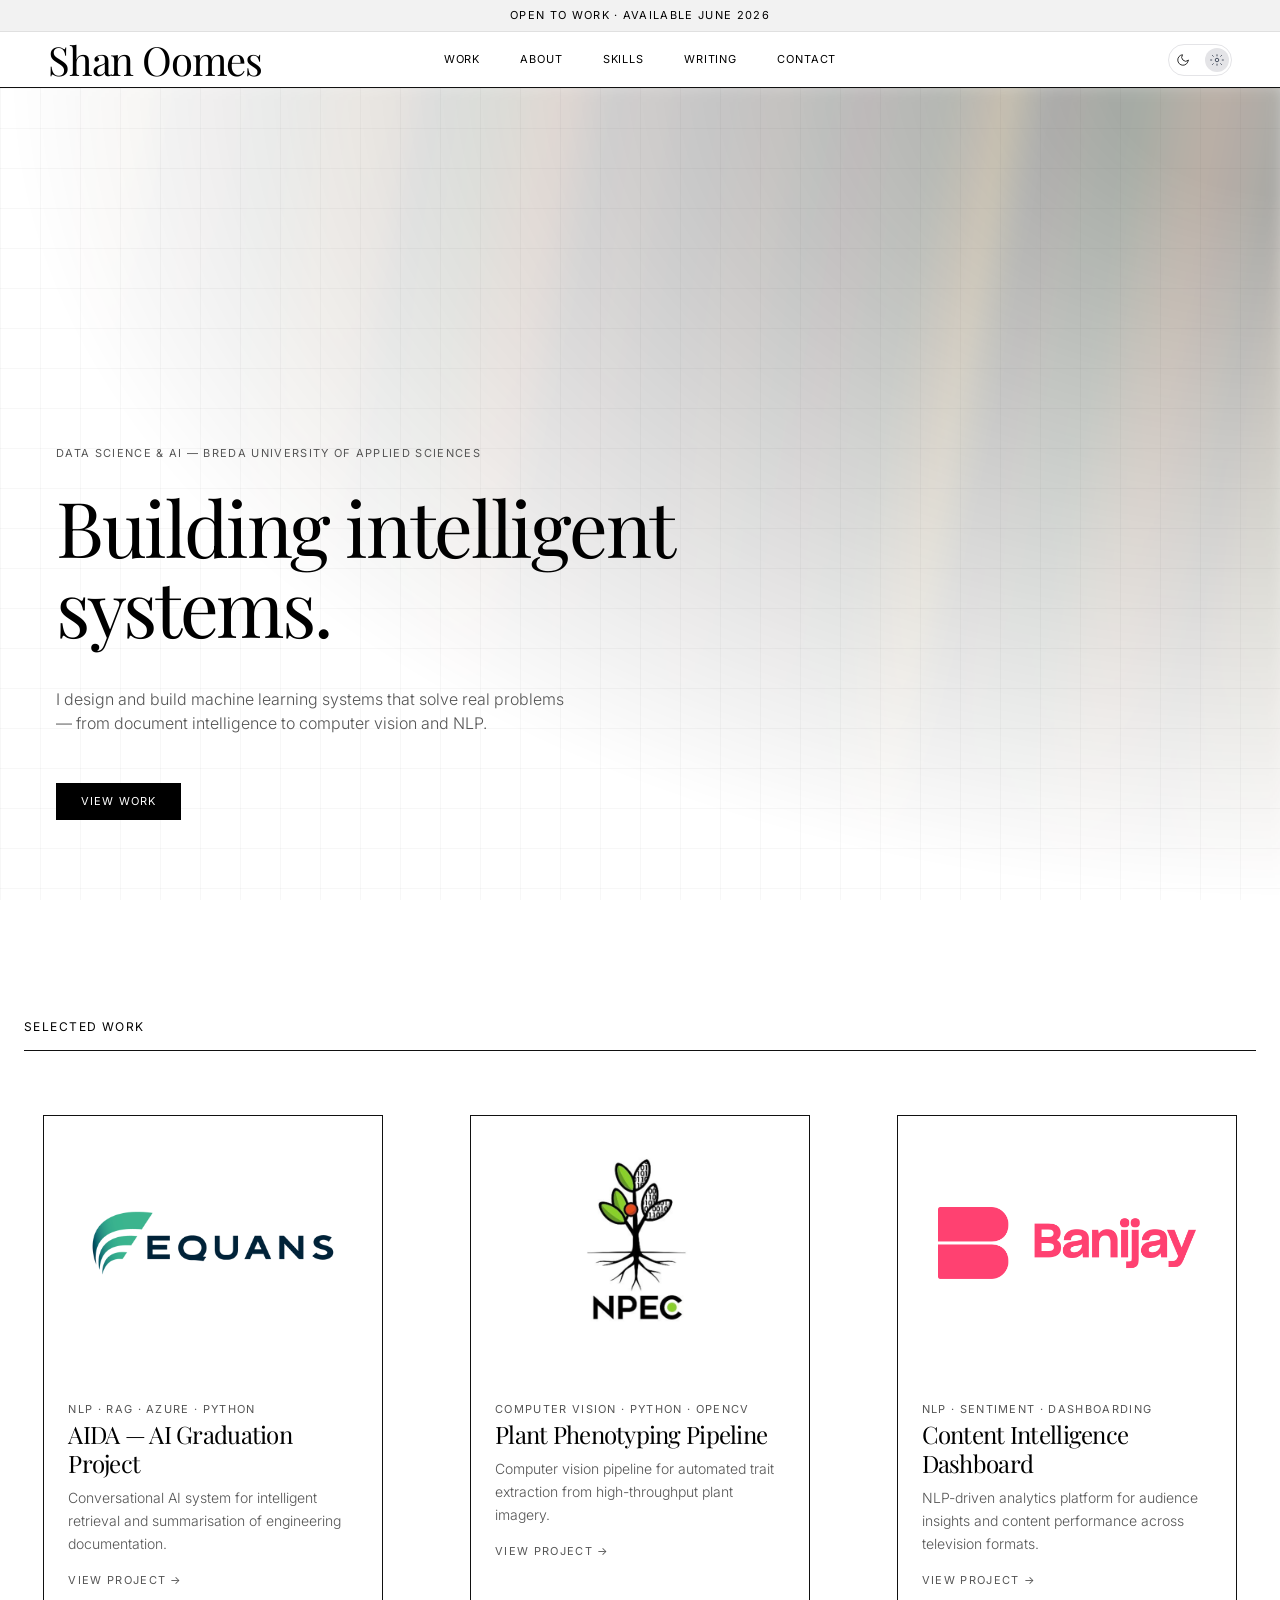
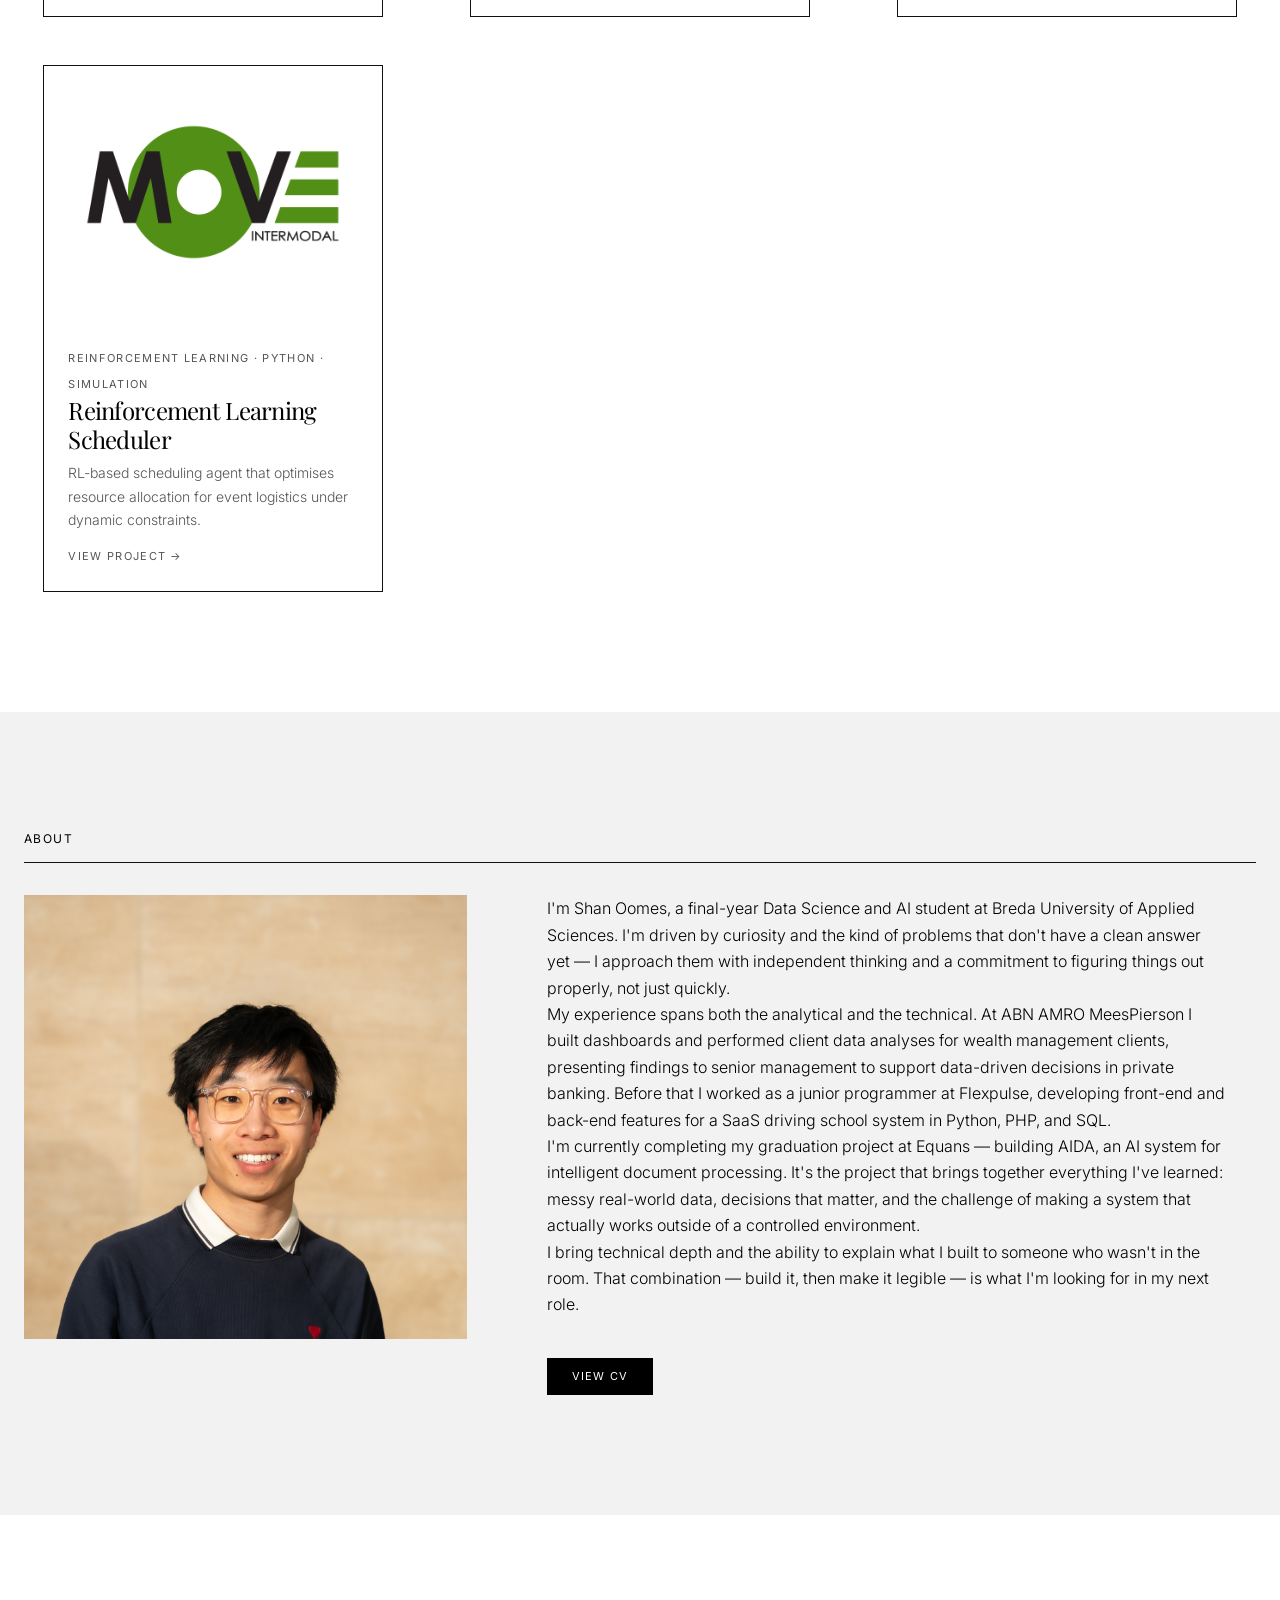
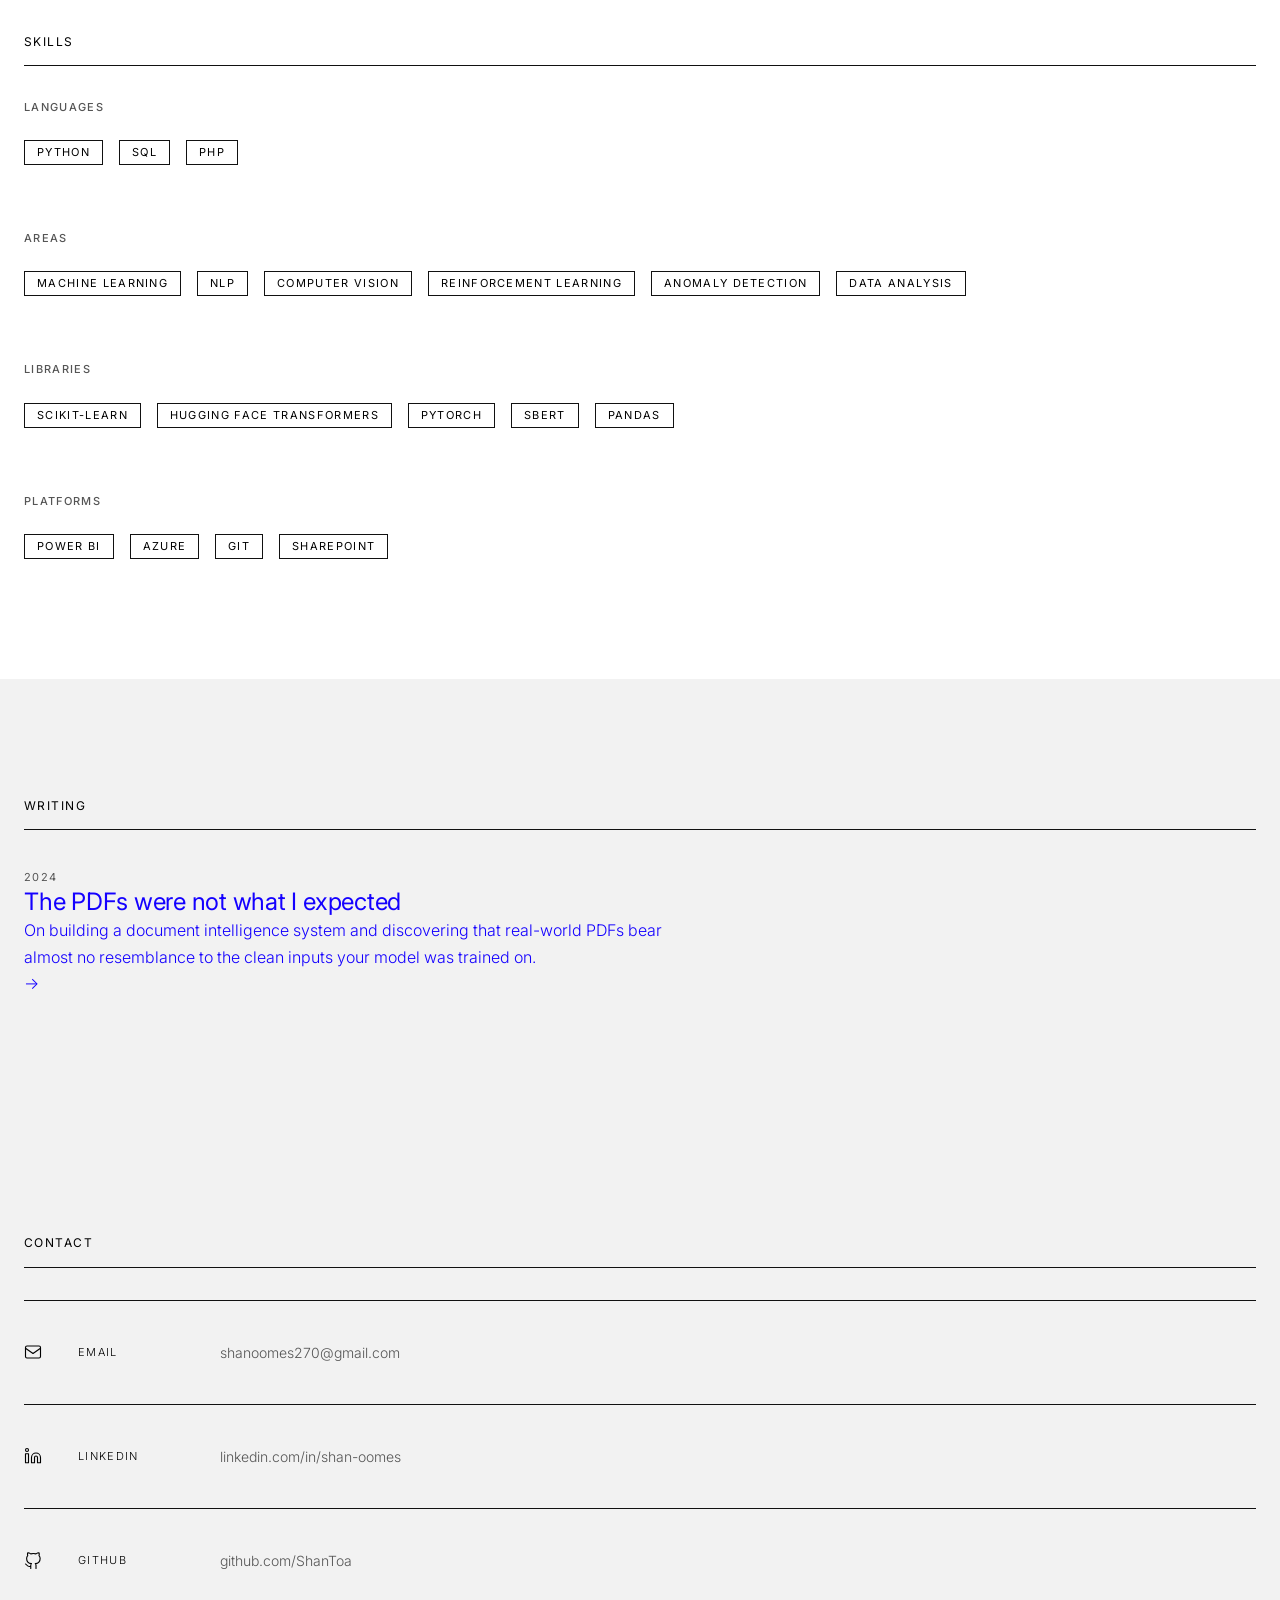
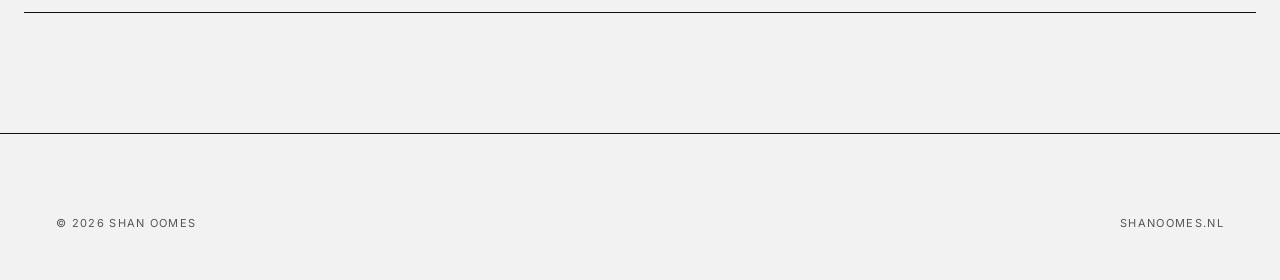
==== commit 688168fa: "Working experience changed" ====
--- a/index.html
+++ b/index.html
@@ -167,7 +167,7 @@
           </div>
           <div class="project-card__body">
             <span class="project-card__tags caption">NLP · RAG · Azure · Python</span>
-            <h3 class="project-card__title">AIDA — AI Document Assistant</h3>
+            <h3 class="project-card__title">AIDA — AI Graduation Project</h3>
             <p class="project-card__desc">Conversational AI system for intelligent retrieval and summarisation of engineering documentation.</p>
             <span class="project-card__link">View project →</span>
           </div>
@@ -433,47 +433,98 @@
       <button class="cv-modal__close" aria-label="Close CV" type="button">&#x2715;</button>
 
       <div class="cv-modal__content">
-        <h2 style="border-bottom: none; margin-bottom: var(--space-6);">Shan Oomes</h2>
-        <p class="caption" style="margin-bottom: var(--space-8);">Data Science & AI · Breda University · shanoomes.nl</p>
-
         <h3 style="margin-bottom: var(--space-4);">Experience</h3>
 
         <div class="cv-timeline">
-
+          
           <div class="cv-timeline__item">
             <div class="cv-timeline__dot"></div>
             <div class="cv-timeline__body">
-              <span class="caption">2023 – 2024</span>
-              <h3 class="cv-timeline__role">Data Science Intern — Equans</h3>
+              <span class="caption">Februari 2026 – Current</span>
+              <h3 class="cv-timeline__role">Graduation student — Equans</h3>
               <p>
-                Designed and built AIDA, a Retrieval-Augmented Generation system
-                for engineering documentation. Integrated Azure Form Recognizer,
-                SBERT embeddings, and a SharePoint-connected knowledge base.
+                Building AIDA, an AI system for intelligent document processing. The project involves
+                developing machine learning models, engineering a data pipeline, and integrating the
+                system into real-world workflows to solve complex problems with messy data.
               </p>
+              <div class="cv-experience__meta">
+                <span class="cv-skills__tag">Applied AI</span>
+                <span class="cv-skills__tag">NLP</span>
+                <span class="cv-skills__tag">Document intelligence</span>
+                <span class="cv-skills__tag">Data pipelines</span>
+              </div>
             </div>
           </div>
 
           <div class="cv-timeline__item">
             <div class="cv-timeline__dot"></div>
             <div class="cv-timeline__body">
-              <span class="caption">2022 – 2023</span>
-              <h3 class="cv-timeline__role">Junior Data Analyst — ABN AMRO (part-time)</h3>
+              <span class="caption">Februari 2025 – Augustus 2025</span>
+              <h3 class="cv-timeline__role">Stagaire Data Analyse — ABN AMRO Meespierson</h3>
               <p>
-                Supported the analytics team with SQL reporting and Python-based
-                data pipelines for internal risk dashboards.
+                Developed dashboards and performed client data analyses for wealth management clients within a multidisciplinary team.
+                Reported findings and recommendations to senior management to support data-driven decision-making in private banking.
               </p>
+              <div class="cv-experience__meta">
+                <span class="cv-skills__tag">Power BI</span>
+                <span class="cv-skills__tag">SQL</span>
+                <span class="cv-skills__tag">Python</span>
+                <span class="cv-skills__tag">Data analysis</span>
+                <span class="cv-skills__tag">Stakeholder reporting</span>
+              </div>
             </div>
           </div>
 
           <div class="cv-timeline__item">
             <div class="cv-timeline__dot"></div>
             <div class="cv-timeline__body">
-              <span class="caption">2021 – 2022</span>
-              <h3 class="cv-timeline__role">Freelance Developer — Flexpulse</h3>
+              <span class="caption">September 2023 – December 2024</span>
+              <h3 class="cv-timeline__role">Vestigingsassistent — PIDZ Best</h3>
               <p>
-                Built and maintained PHP/MySQL web applications for logistics
-                clients. Delivered custom reporting tools and REST API integrations.
+                Responsible for onboarding new independent healthcare professionals. Assessed qualifications,
+                education, and background information as part of a structured verification process.
               </p>
+              <div class="cv-experience__meta">
+                <span class="cv-skills__tag">Onboarding systems</span>
+                <span class="cv-skills__tag">Review workflows</span>
+                <span class="cv-skills__tag">Compliance</span>
+                <span class="cv-skills__tag">Screening</span>
+              </div>
+            </div>
+          </div>
+
+          <div class="cv-timeline__item">
+            <div class="cv-timeline__dot"></div>
+            <div class="cv-timeline__body">
+              <span class="caption">September 2020 – Current</span>
+              <h3 class="cv-timeline__role">Lid van ICT Commissie — T.S.G.V. Under Par</h3>
+              <p>
+                Managed all ICT matters for the golf student association, including maintaining the WordPress website.
+              </p>
+              <div class="cv-experience__meta">
+                <span class="cv-skills__tag">WordPress</span>
+                <span class="cv-skills__tag">Website admin</span>
+                <span class="cv-skills__tag">Site maintenance</span>
+                <span class="cv-skills__tag">ICT support</span>
+              </div>
+            </div>
+          </div>
+
+          <div class="cv-timeline__item">
+            <div class="cv-timeline__dot"></div>
+            <div class="cv-timeline__body">
+              <span class="caption">Maart 2020 – Mei 2023</span>
+              <h3 class="cv-timeline__role">Junior programmeur — Flexpulse rijschoolsoftware</h3>
+              <p>
+                Programmed new features and functions for the SaaS system, working across front-end and back-end layers
+                to improve and optimise the platform.
+              </p>
+              <div class="cv-experience__meta">
+                <span class="cv-skills__tag">Python</span>
+                <span class="cv-skills__tag">PHP</span>
+                <span class="cv-skills__tag">SQL</span>
+                <span class="cv-skills__tag">SaaS development</span>
+              </div>
             </div>
           </div>
 
@@ -484,9 +535,14 @@
           <div class="cv-timeline__item">
             <div class="cv-timeline__dot"></div>
             <div class="cv-timeline__body">
-              <span class="caption">2021 – 2025</span>
-              <h3 class="cv-timeline__role">BSc Data Science & AI — Breda University of Applied Sciences</h3>
-              <p>Specialisation in NLP and applied machine learning. Graduation project: AIDA document intelligence system at Equans.</p>
+              <span class="caption">Sept 2022 – Jun 2026</span>
+              <h3 class="cv-timeline__role">Data Science & AI — Breda University of Applied Sciences</h3>
+              <p>Academic focus on applied AI, data analysis, and building systems that connect models with real-world workflows.</p>
+              <div class="cv-experience__meta">
+                <span class="cv-skills__tag">NLP</span>
+                <span class="cv-skills__tag">Applied machine learning</span>
+                <span class="cv-skills__tag">AIDA</span>
+              </div>
             </div>
           </div>
         </div>
--- a/main.css
+++ b/main.css
@@ -376,6 +376,10 @@
   .hero__title,
   .hero__sub,
   .hero__cta { animation: none; opacity: 1; transform: none; }
+  .cv-modal,
+  .cv-modal__backdrop,
+  .cv-modal__panel,
+  .cv-modal__close { transition: none; }
 }
 
 
@@ -761,14 +765,22 @@
 ---------------------------------------------------------- */
 
 .cv-modal {
-  display: none;
+  display: flex;
   position: fixed;
   inset: 0;
   z-index: var(--z-modal);
+  opacity: 0;
+  visibility: hidden;
+  pointer-events: none;
+  transition: opacity 320ms var(--ease-out),
+              visibility 0s linear 320ms;
 }
 
 .cv-modal.is-open {
-  display: flex;
+  opacity: 1;
+  visibility: visible;
+  pointer-events: auto;
+  transition-delay: 0s;
 }
 
 /* Backdrop */
@@ -776,11 +788,14 @@
   position: absolute;
   inset: 0;
   background-color: rgba(0, 0, 0, 0);
-  transition: background-color var(--duration-slow) var(--ease-out);
+  opacity: 0;
+  transition: opacity 320ms var(--ease-out),
+              background-color 320ms var(--ease-out);
   cursor: pointer;
 }
 
 .cv-modal.is-open .cv-modal__backdrop {
+  opacity: 1;
   background-color: rgba(0, 0, 0, 0.45);
 }
 
@@ -798,18 +813,42 @@
   display: flex;
   flex-direction: column;
   gap: var(--space-8);
-  transform: translateX(100%);
-  transition: transform var(--duration-slow) var(--ease-out);
+  transform: translateX(36px) scale(0.985);
+  opacity: 0;
+  transition: transform 460ms cubic-bezier(0.22, 1, 0.36, 1),
+              opacity 320ms var(--ease-out);
 }
 
 .cv-modal.is-open .cv-modal__panel {
   transform: translateX(0);
+  opacity: 1;
 }
 
 /* Close button */
 .cv-modal__close {
-  align-self: flex-start;
-  font-size: var(--text-xs);
+  align-self: flex-end;
+  width: 58px;
+  height: 58px;
+  display: grid;
+  place-items: center;
+  border: var(--border);
+  border-radius: 0;
+  background-color: var(--color-white);
+  color: var(--color-text);
+  font-size: 20px;
+  line-height: 1;
+  cursor: pointer;
+  transition: var(--transition-button);
+}
+
+.cv-modal__close:hover {
+  background-color: var(--color-text);
+  color: var(--color-white);
+}
+
+.cv-modal__close:focus-visible {
+  outline: 2px solid var(--color-accent);
+  outline-offset: 2px;
 }
 
 /* Header */
@@ -877,6 +916,14 @@
   display: flex;
   flex-direction: column;
   gap: var(--space-4);
+}
+
+.cv-experience__meta {
+  display: flex;
+  flex-wrap: wrap;
+  align-items: center;
+  gap: var(--space-1);
+  margin-top: var(--space-3);
 }
 
 .cv-modal__section-label {
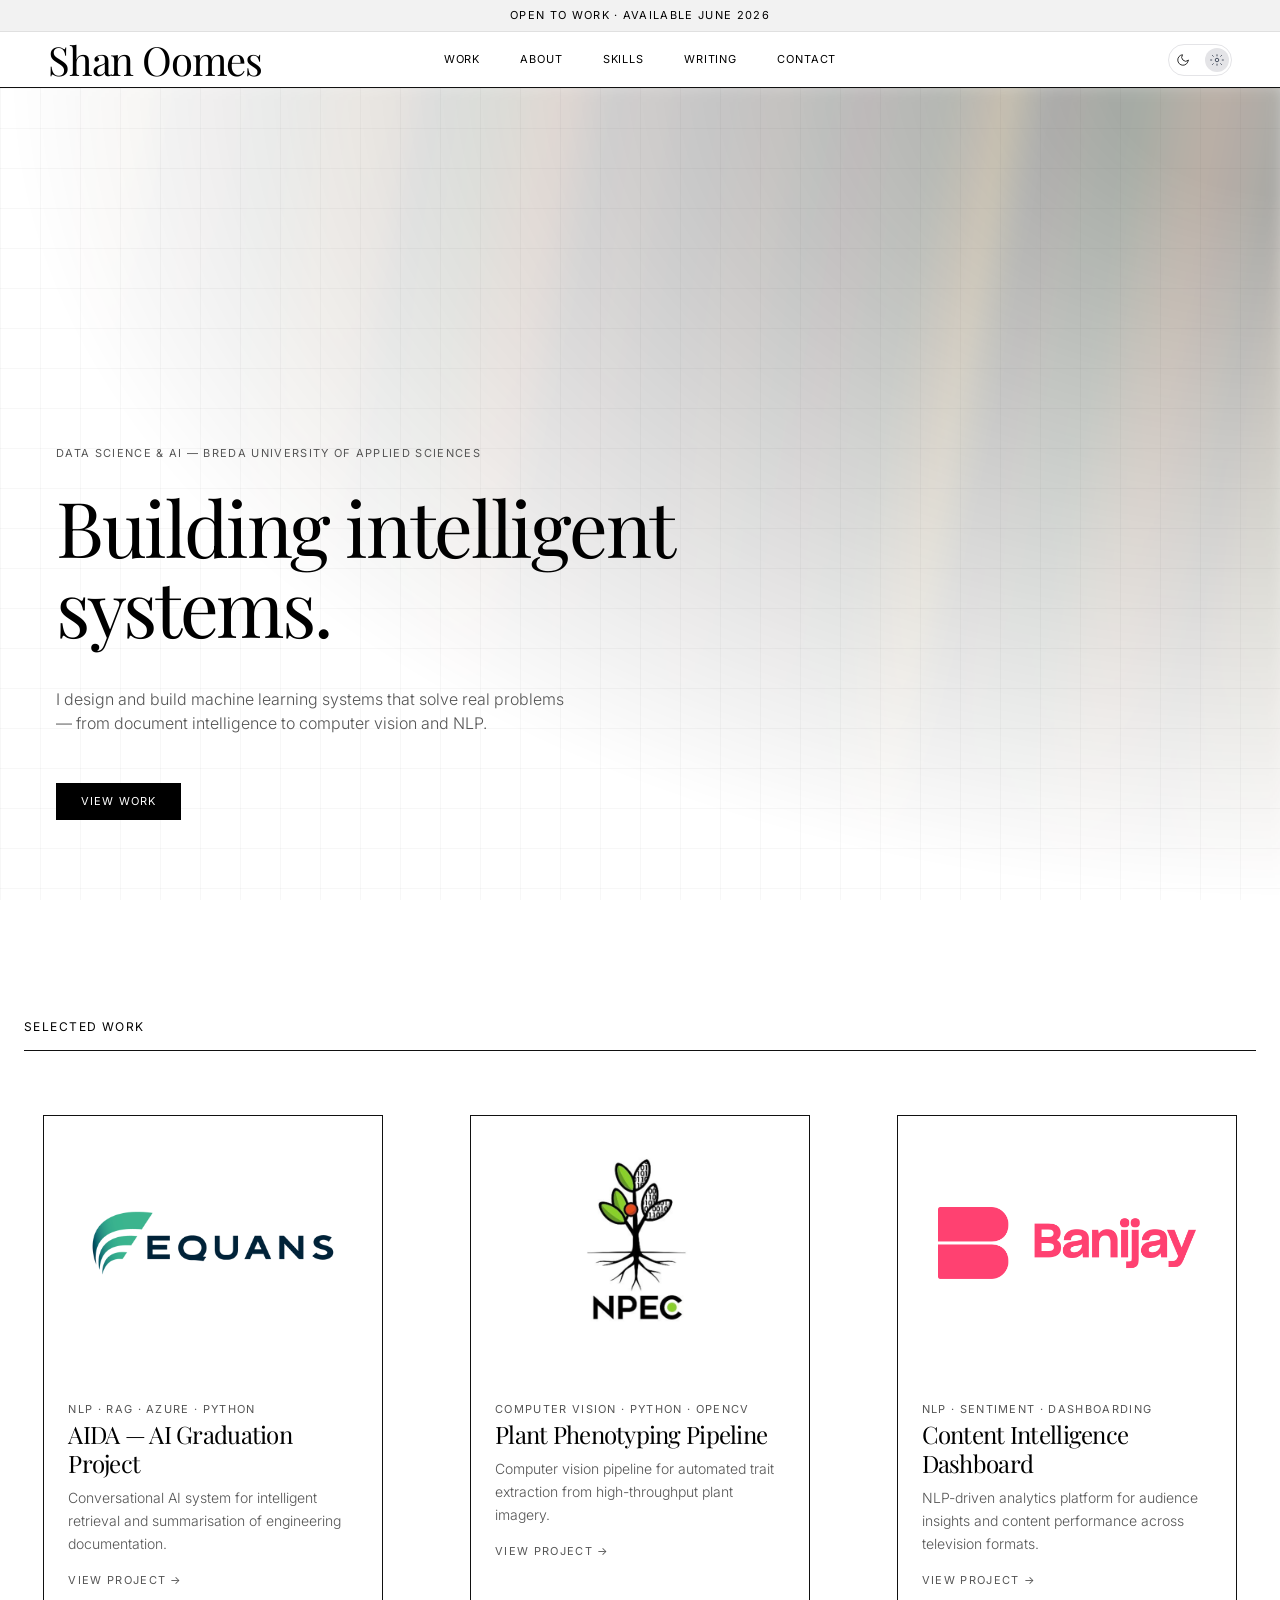
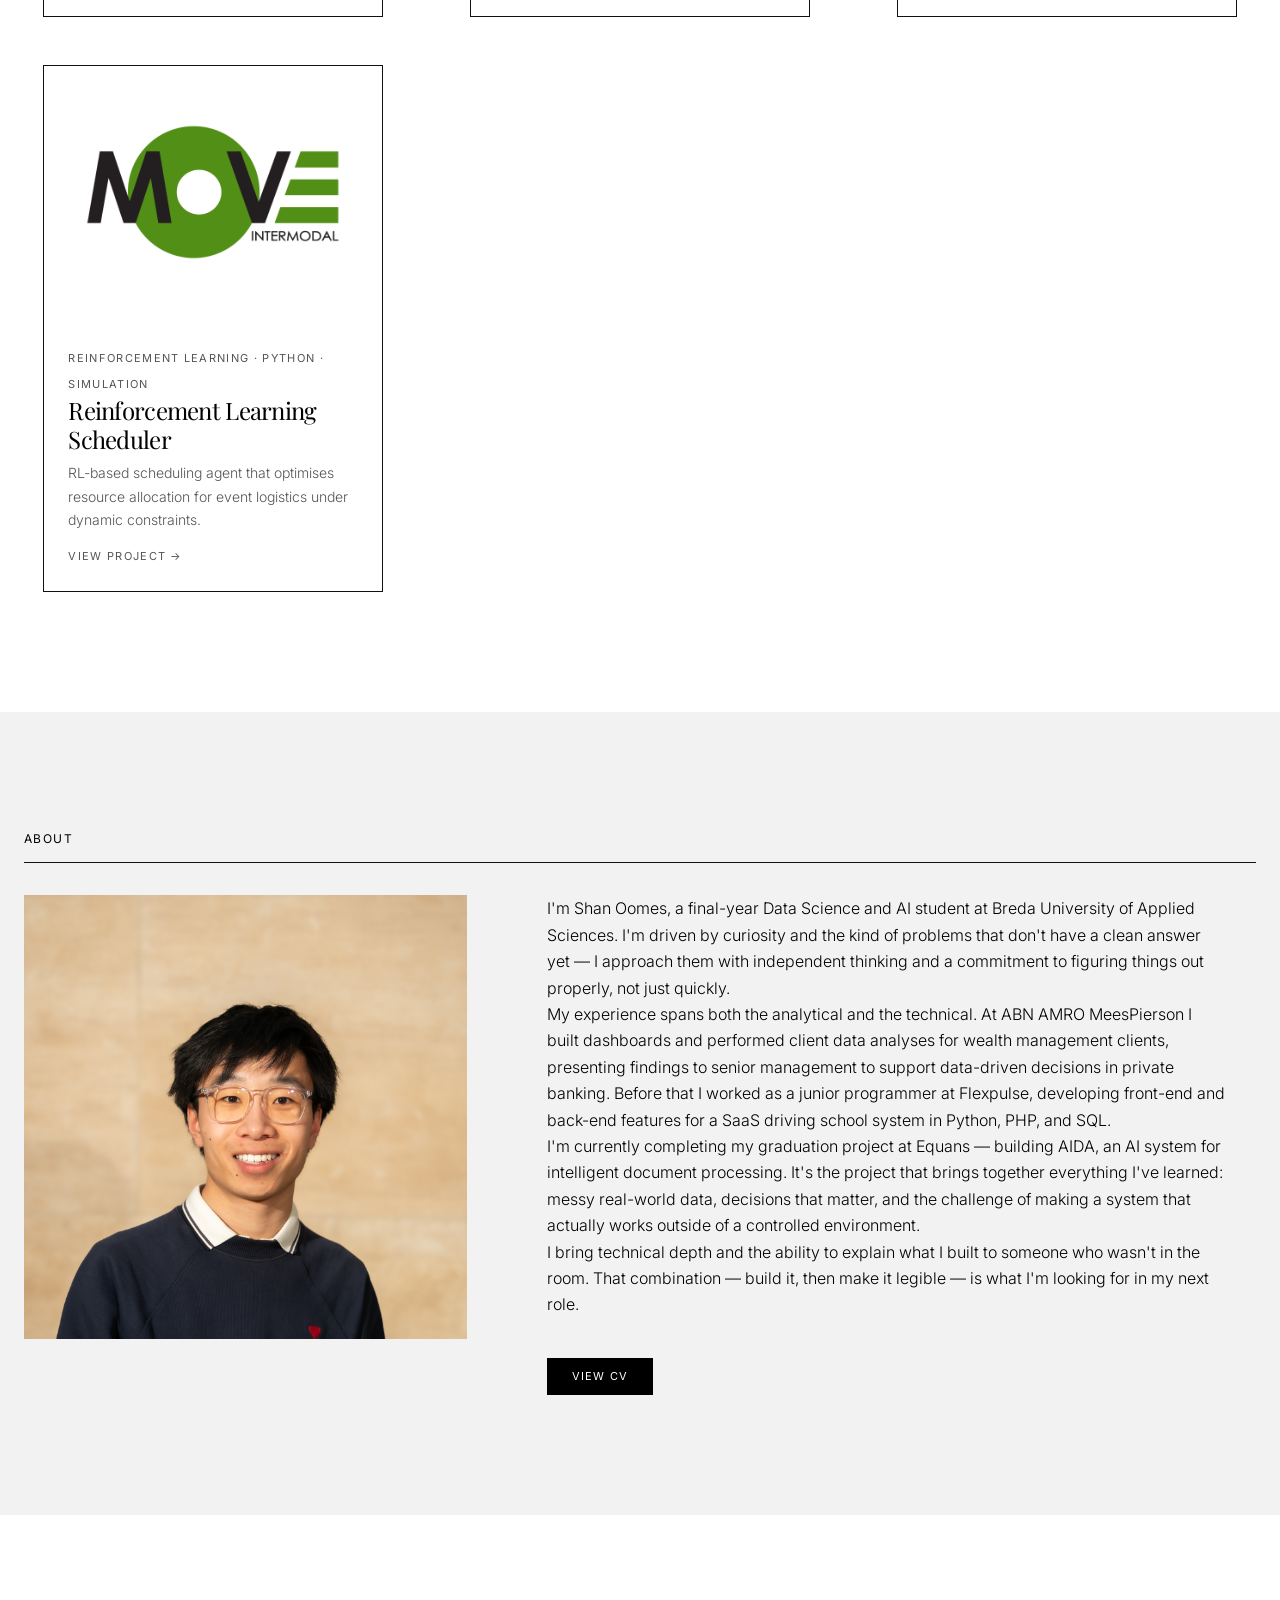
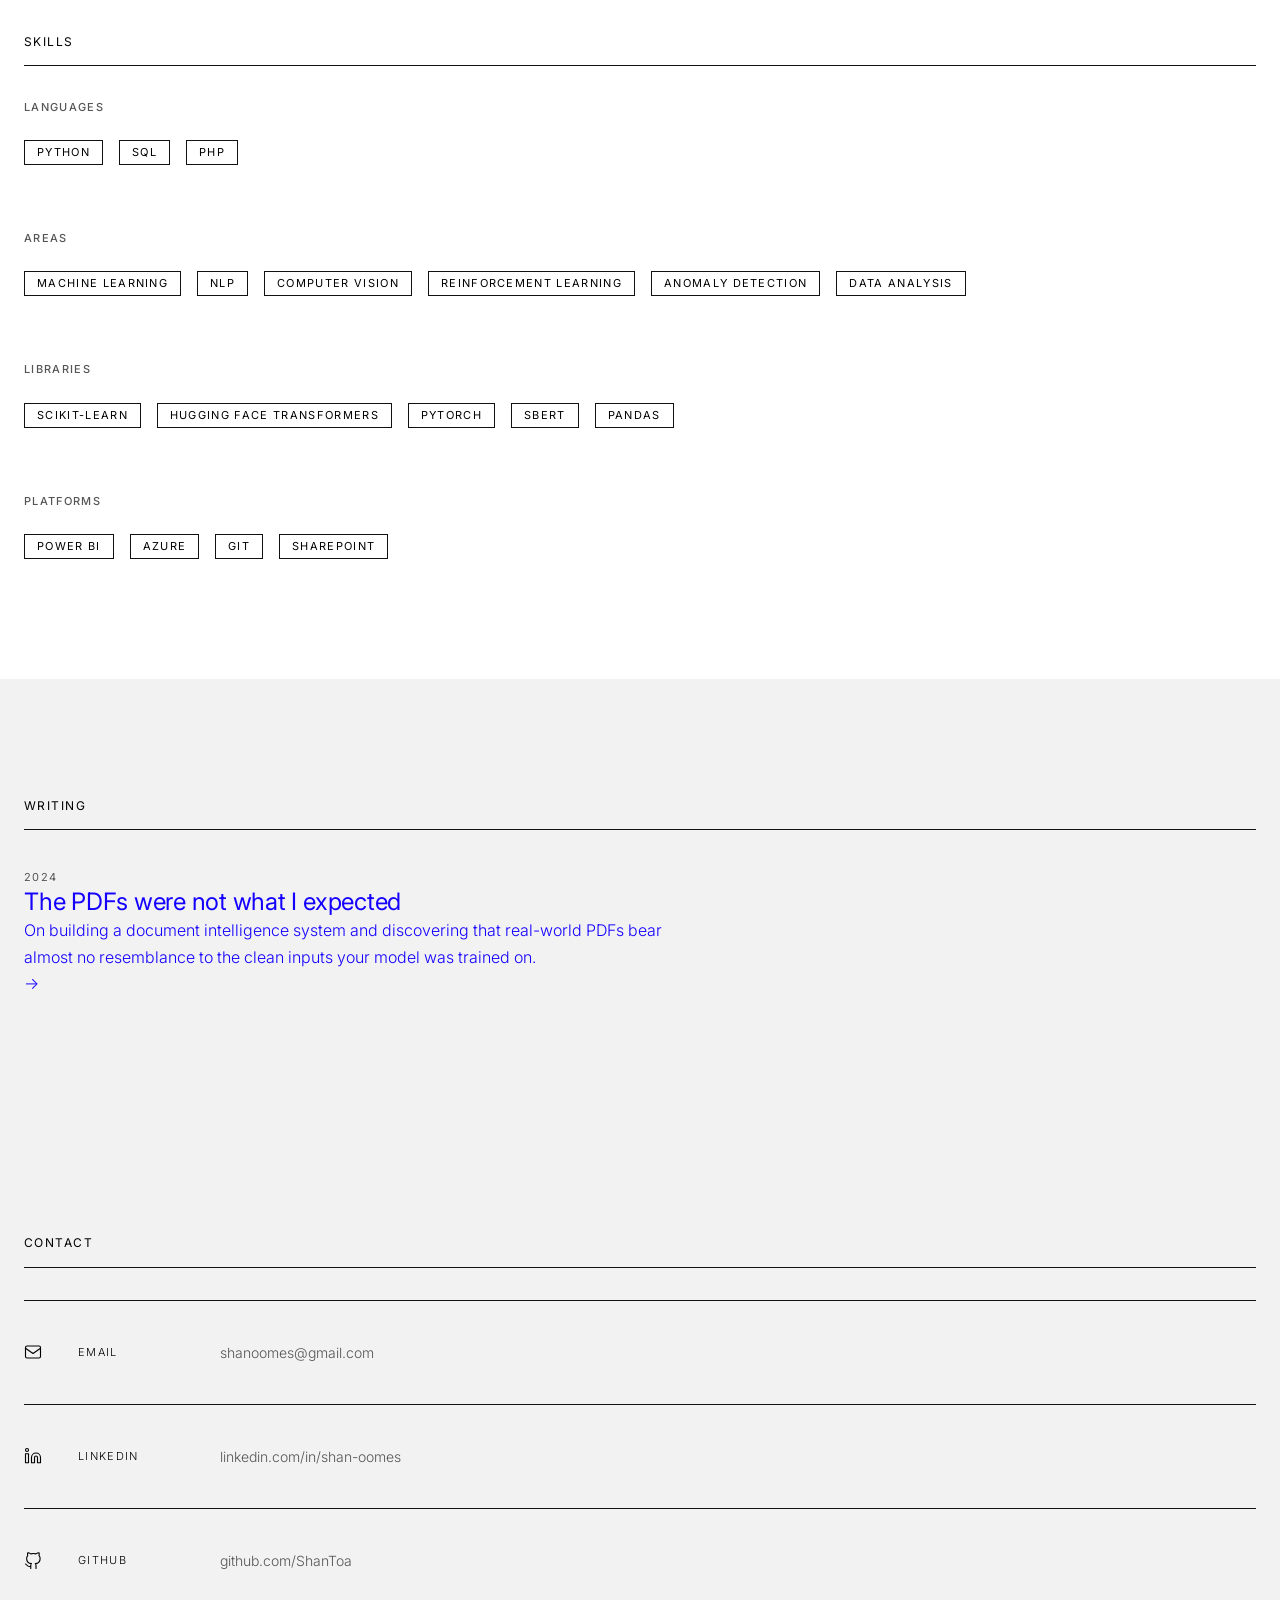
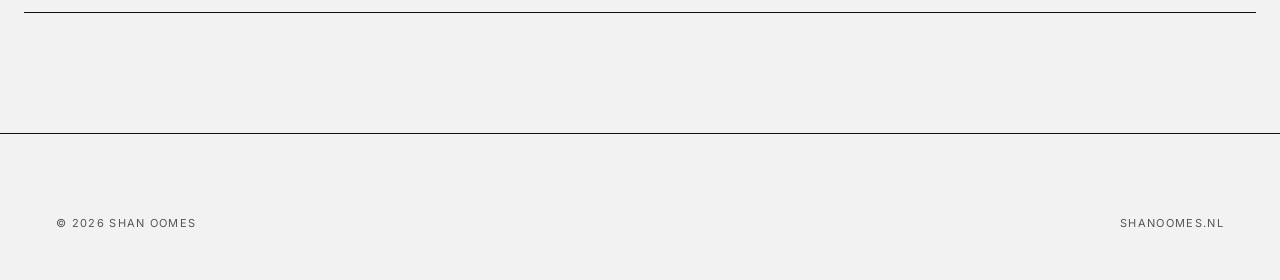
==== commit dd7f4229: "The on-hover fix, email fix" ====
--- a/index.html
+++ b/index.html
@@ -106,7 +106,7 @@
 
   <!-- Mobile menu -->
   <div class="navbar__mobile-menu" id="mobile-menu" aria-hidden="true">
-    <nav aria-label="Mobile navigation">
+    <nav class="navbar__mobile-links" aria-label="Mobile navigation">
       <a href="#work"    class="navbar__mobile-link">Work</a>
       <a href="#about"   class="navbar__mobile-link">About</a>
       <a href="#skills"  class="navbar__mobile-link">Skills</a>
@@ -379,13 +379,13 @@
 
       <div class="contact__links fade-up">
 
-        <a href="mailto:shanoomes270@gmail.com" class="contact__link">
+        <a href="mailto:shanoomes@gmail.com" class="contact__link">
           <svg viewBox="0 0 24 24" aria-hidden="true">
             <rect x="2" y="4" width="20" height="16" rx="2"/>
             <path d="m2 7 10 7 10-7"/>
           </svg>
           <span class="contact__link-label">Email</span>
-          <span class="contact__link-value">shanoomes270@gmail.com</span>
+          <span class="contact__link-value">shanoomes@gmail.com</span>
         </a>
 
         <a href="https://www.linkedin.com/in/shan-oomes" class="contact__link" target="_blank" rel="noopener noreferrer">
--- a/main.css
+++ b/main.css
@@ -180,10 +180,10 @@
   margin: 0;
   display: flex;
   flex-direction: column;
-  gap: var(--space-3);
 }
 
 .navbar__mobile-link {
+  display: block;
   font-family: var(--font-sans);
   font-size: var(--text-h2);
   font-weight: var(--weight-regular);
@@ -191,7 +191,13 @@
   letter-spacing: var(--tracking-label);
   color: var(--color-text);
   text-decoration: none;
+  padding: var(--space-3) 0;
+  border-top: var(--border);
   transition: var(--transition-color);
+}
+
+.navbar__mobile-link:last-child {
+  border-bottom: var(--border);
 }
 
 .navbar__mobile-link:hover {
@@ -692,8 +698,7 @@
 
   .about__photo-wrap {
     position: static;
-    aspect-ratio: var(--ratio-landscape);
-    max-height: 320px;
+    aspect-ratio: 4 / 5;
   }
 
   /* Section inner padding */
@@ -827,15 +832,15 @@
 /* Close button */
 .cv-modal__close {
   align-self: flex-end;
-  width: 58px;
-  height: 58px;
+  width: 40px;
+  height: 40px;
   display: grid;
   place-items: center;
   border: var(--border);
   border-radius: 0;
-  background-color: var(--color-white);
-  color: var(--color-text);
-  font-size: 20px;
+  background: transparent;
+  color: var(--color-text);
+  font-size: 18px;
   line-height: 1;
   cursor: pointer;
   transition: var(--transition-button);
@@ -843,7 +848,7 @@
 
 .cv-modal__close:hover {
   background-color: var(--color-text);
-  color: var(--color-white);
+  color: var(--color-bg);
 }
 
 .cv-modal__close:focus-visible {
@@ -1256,7 +1261,7 @@
 }
 
 .back-link:hover {
-  color: var(--color-text);
+  color: var(--color-accent);
 }
 
 .project-page__hero {
